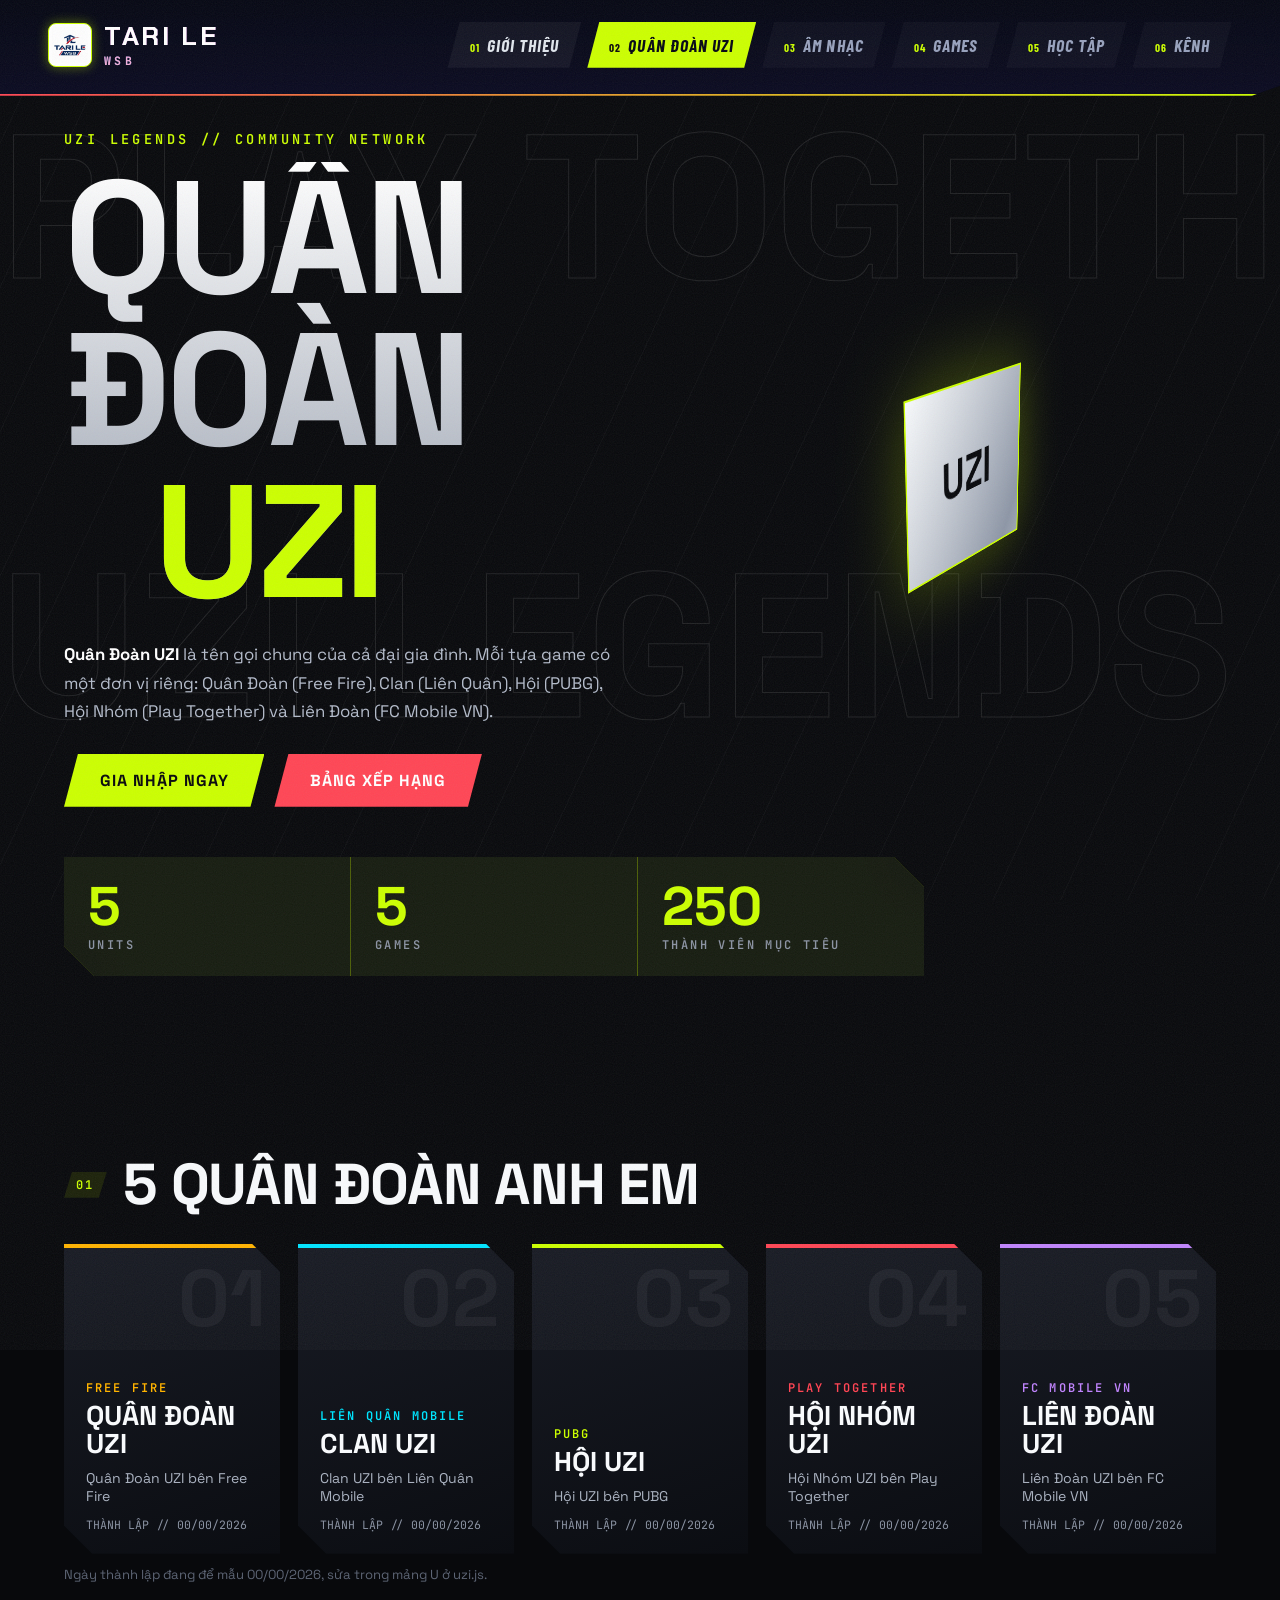
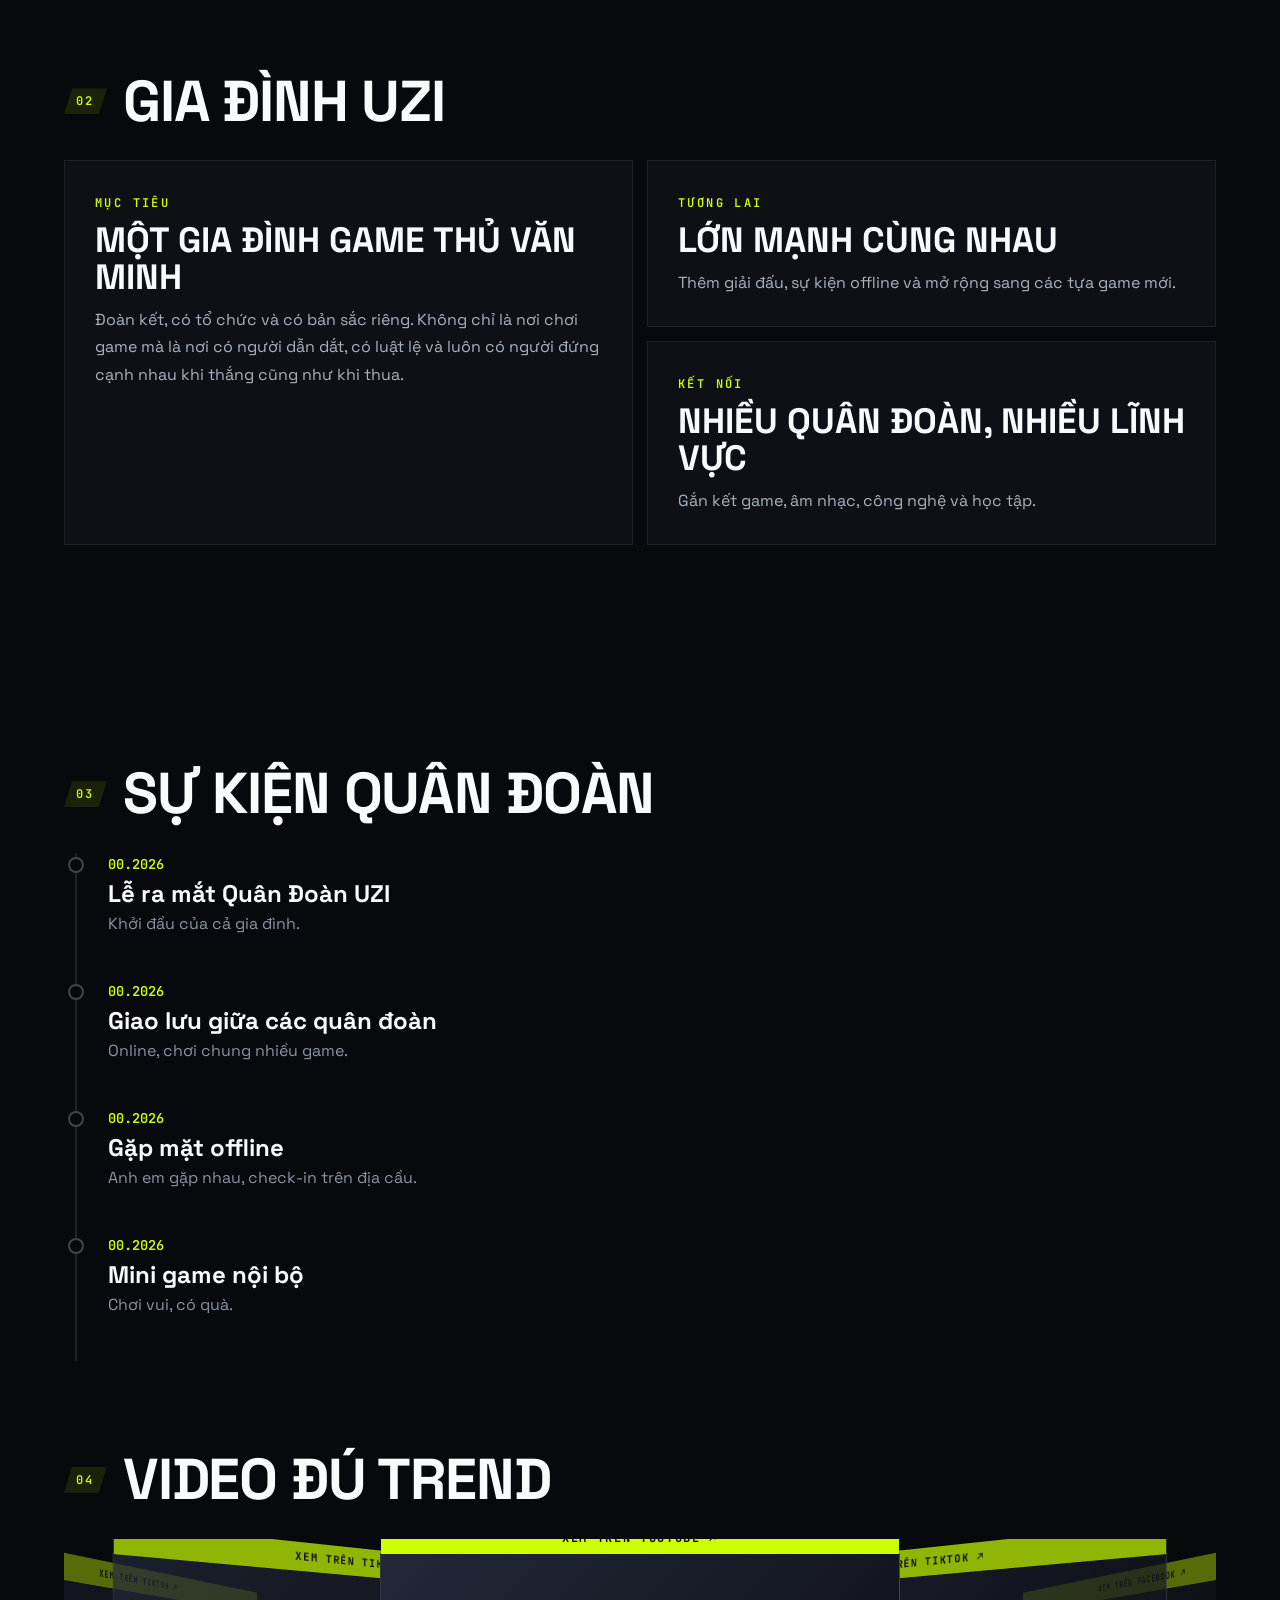
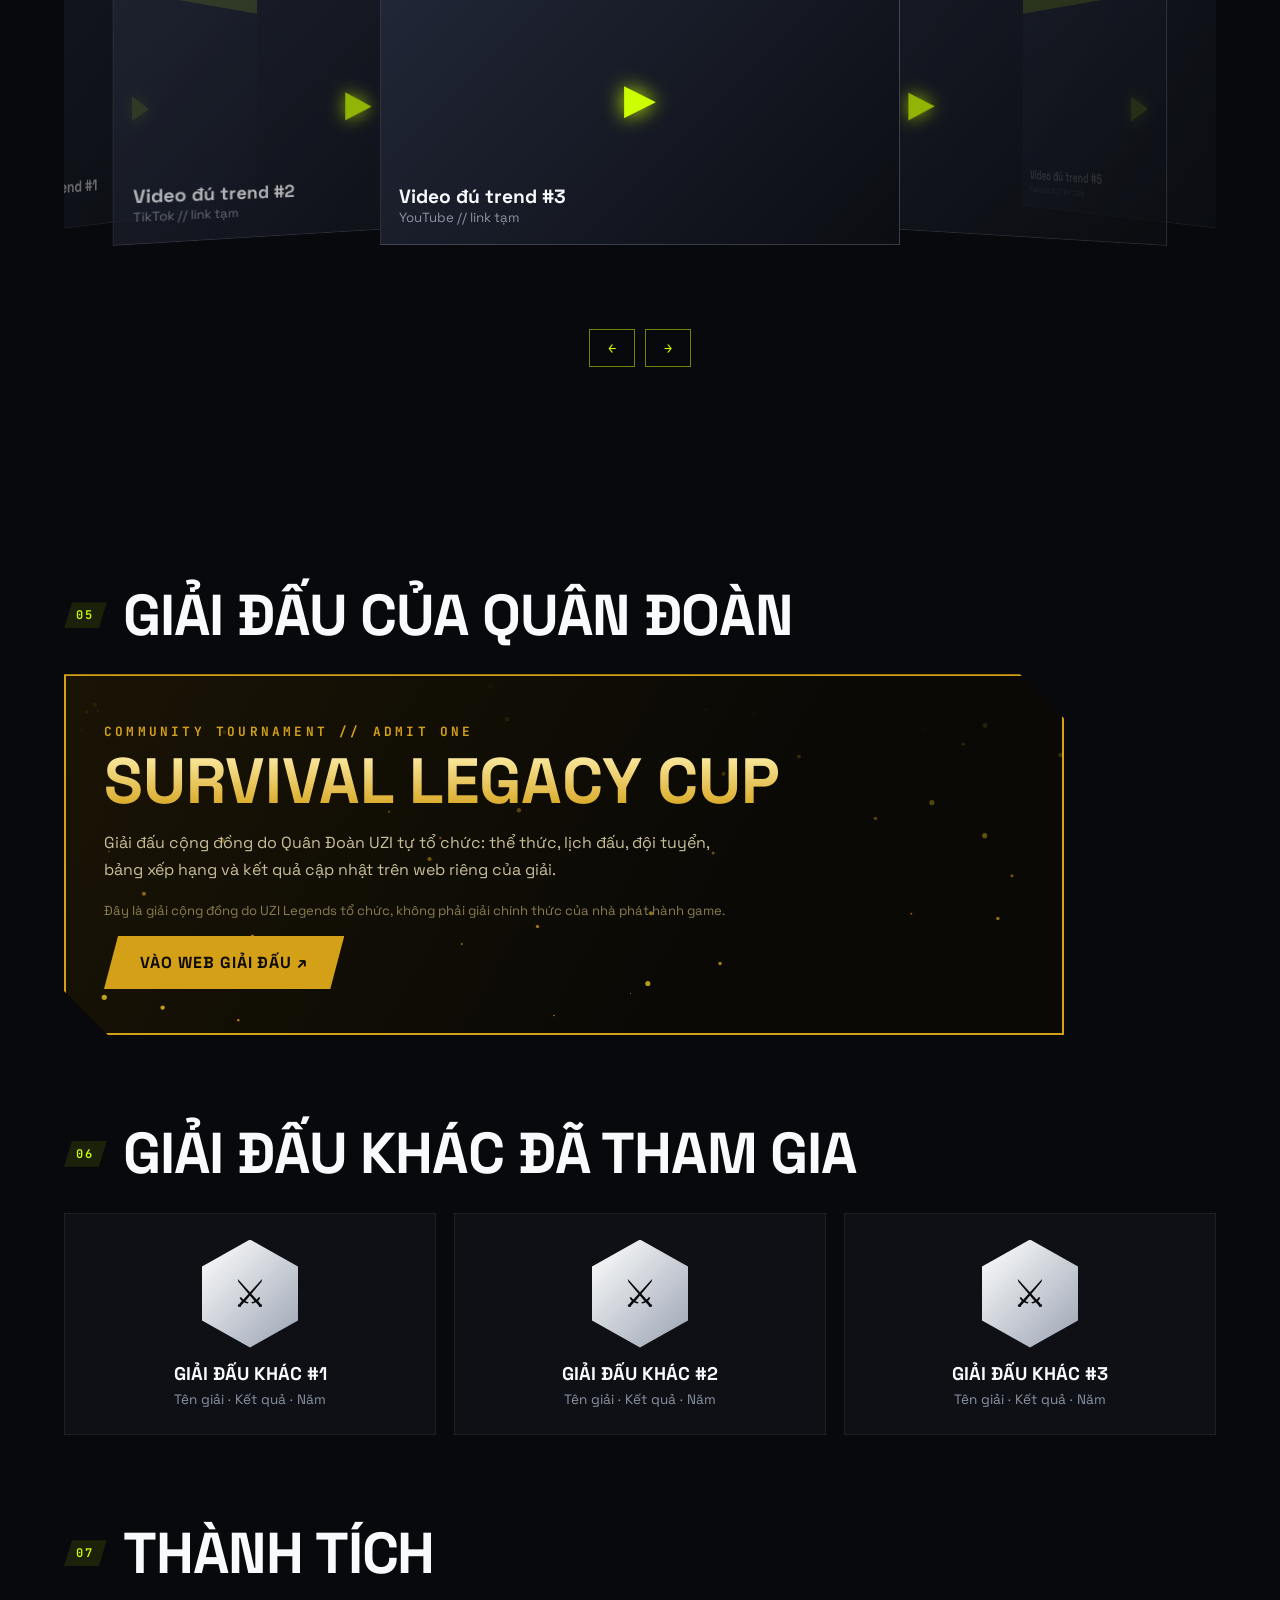
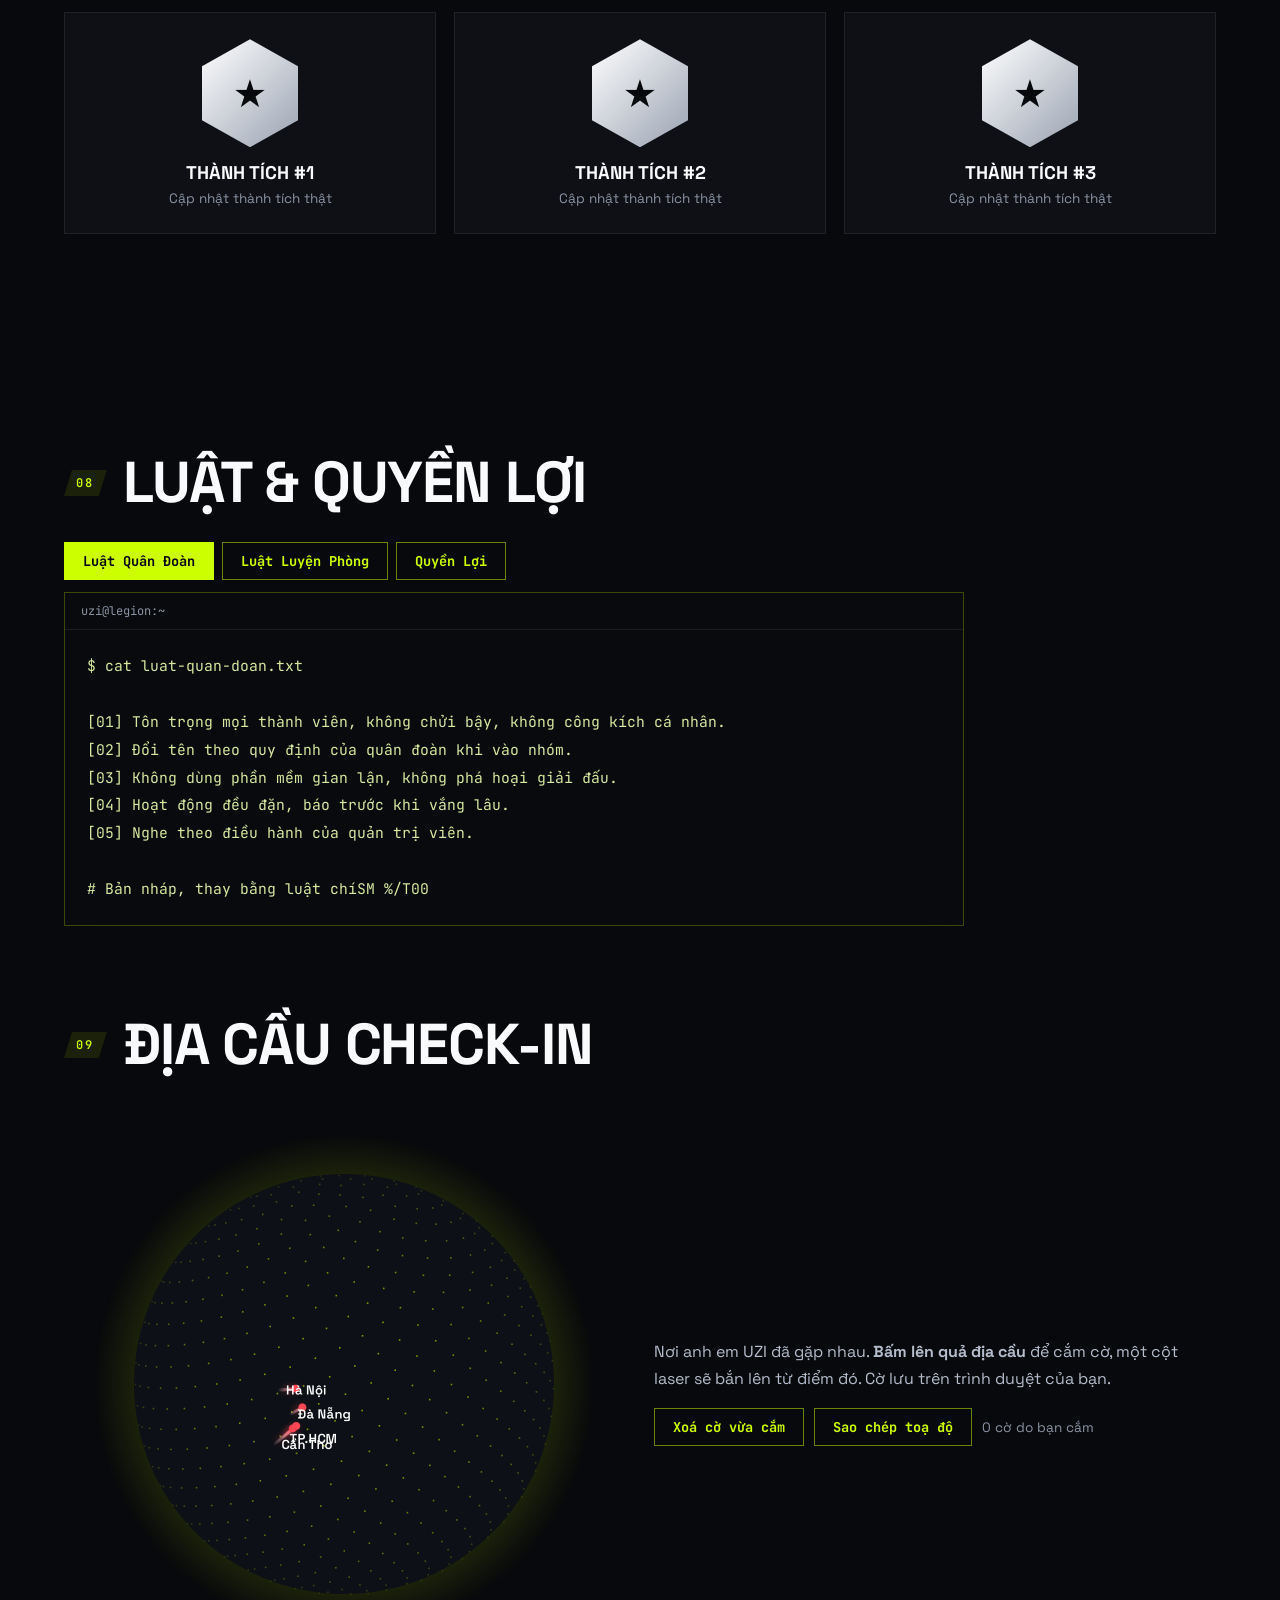
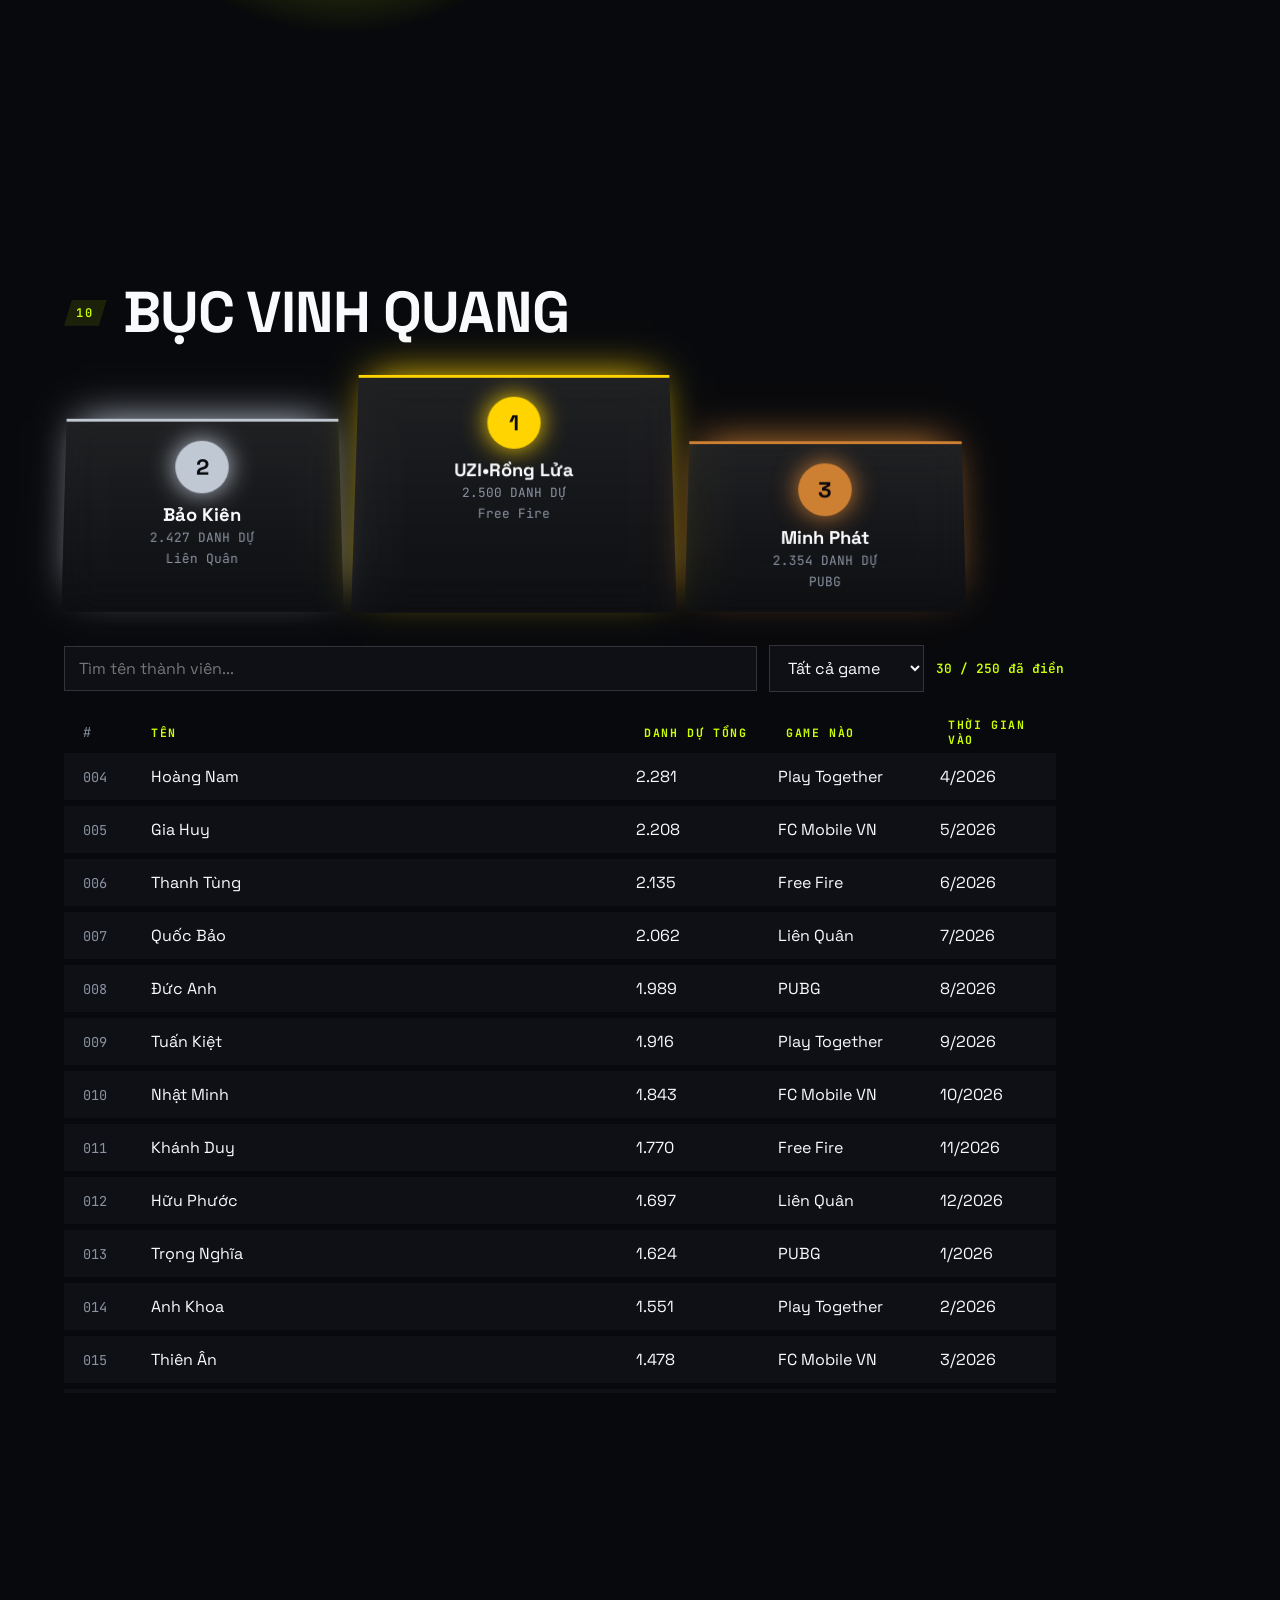
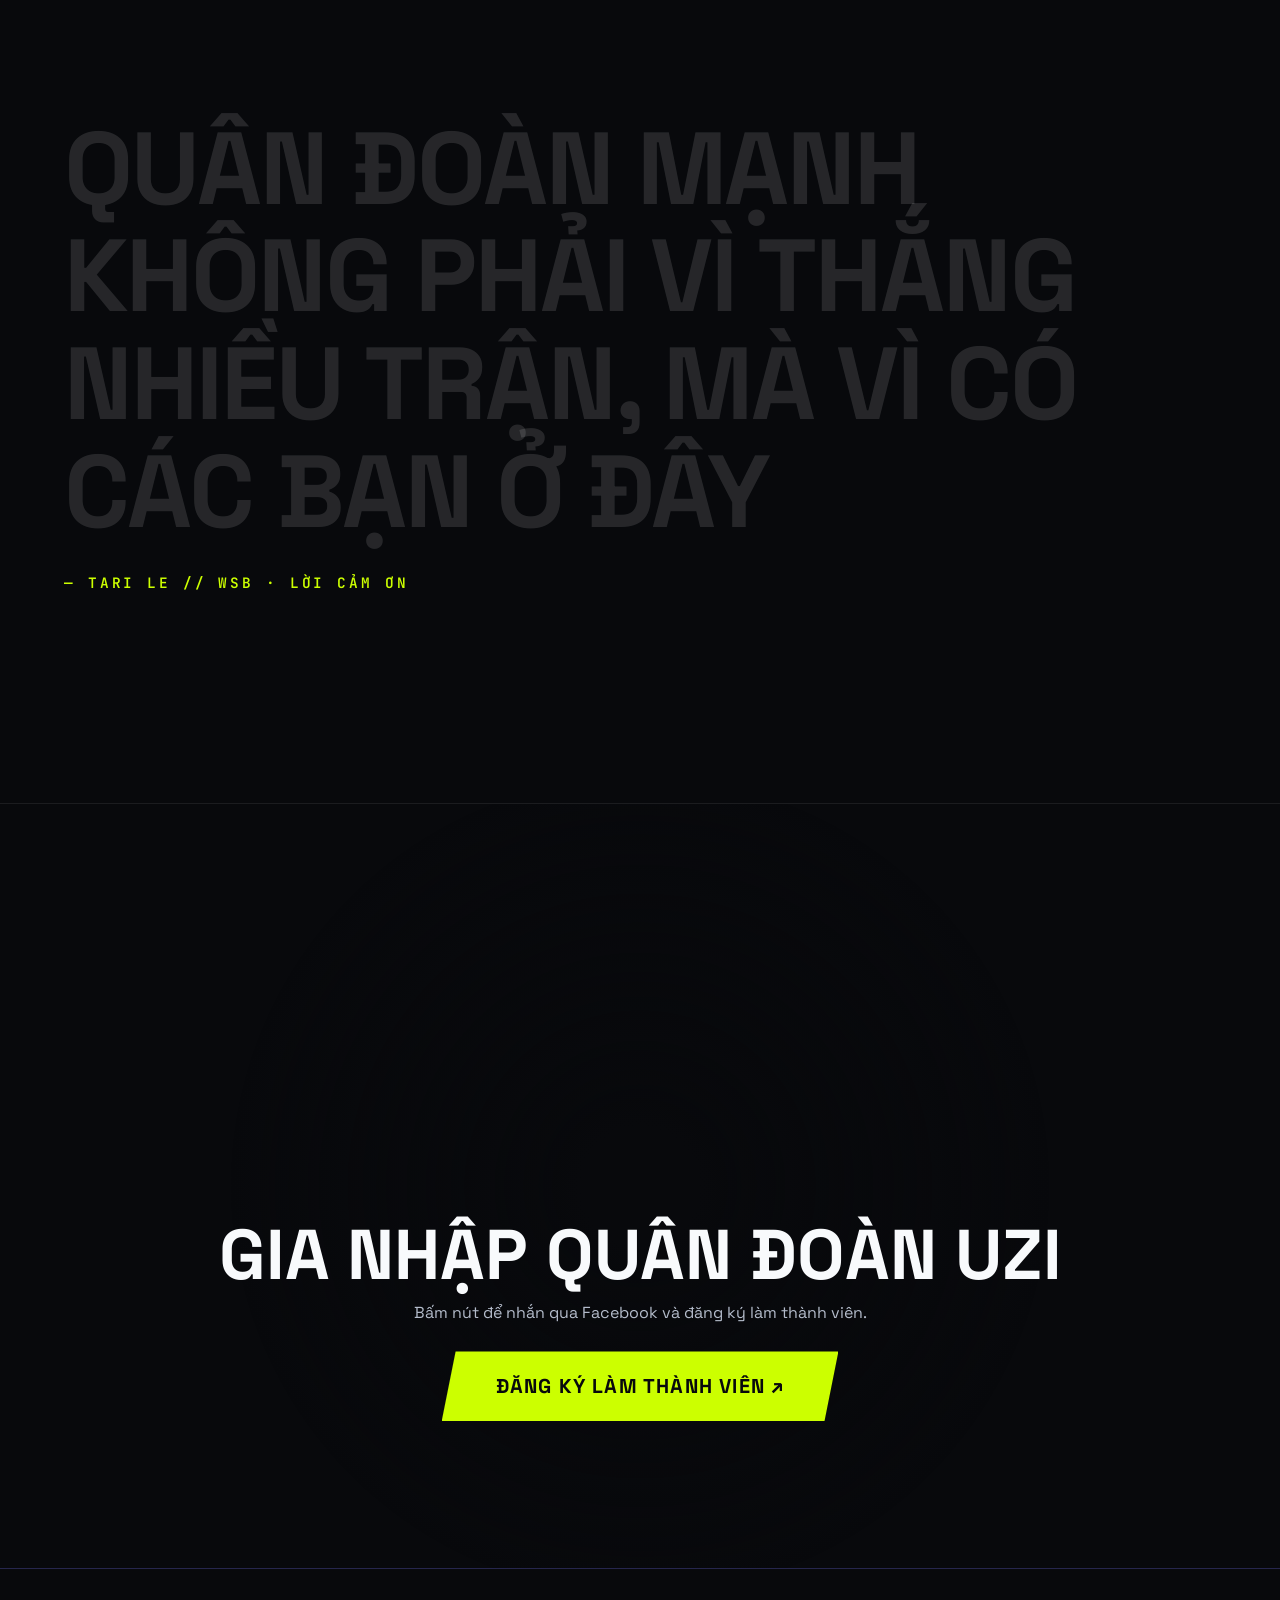
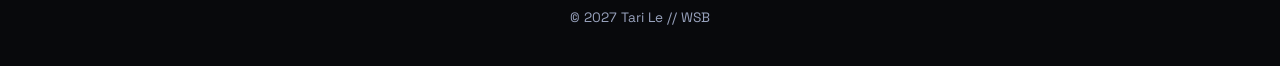
==== quan-doan-uzi.html @ 336f785a "Add files via upload" ====
<!DOCTYPE html>
<html lang="vi">
<head>
<meta charset="utf-8">
<meta name="viewport" content="width=device-width, initial-scale=1, viewport-fit=cover">
<title>QUÂN ĐOÀN UZI // TARI LE</title>
<link rel="icon" type="image/jpeg" href="logo-tari%20le.jpg">
<link rel="preconnect" href="https://fonts.googleapis.com">
<link href="https://fonts.googleapis.com/css2?family=Barlow+Condensed:ital,wght@1,700;1,800&family=Be+Vietnam+Pro:wght@400;500;700;800&family=Chakra+Petch:ital,wght@0,600;0,700;1,700&family=Space+Grotesk:wght@500;700&family=JetBrains+Mono:wght@600&display=swap" rel="stylesheet">
<link rel="stylesheet" href="style.css">
<link rel="stylesheet" href="uzi.css">
</head>
<body class="uz" id="top">
<div class="stars" id="st1" aria-hidden="true"></div>
<div class="stars s2" id="st2" aria-hidden="true"></div>
<header id="hd">
  <a class="logo" href="index.html" aria-label="TARI LE – WSB">
    <img class="logo-img" src="logo-tari%20le.jpg" alt="" width="44" height="44" decoding="async" onerror="this.style.display='none'">
    <span class="lt"><b id="brandTitle" data-text="TARI LE">TARI LE</b><small id="brandSub" data-text="WSB">WSB</small></span>
  </a>
  <button class="burger" id="bg" type="button" aria-label="Mở menu" aria-expanded="false"><span></span><span></span><span></span></button>
  <nav id="nav" aria-label="Menu chính">
    <a href="index.html#gioi-thieu" style="--i:0"><i>01</i><span>Giới Thiệu</span></a>
    <a class="on" href="quan-doan-uzi.html" style="--i:1"><i>02</i><span>Quân Đoàn UZI</span></a>
    <a class="off" aria-disabled="true" tabindex="-1" title="Sắp ra mắt" style="--i:2"><i>03</i><span>Âm Nhạc</span></a>
    <a class="off" aria-disabled="true" tabindex="-1" title="Sắp ra mắt" style="--i:3"><i>04</i><span>Games</span></a>
    <a class="off" aria-disabled="true" tabindex="-1" title="Sắp ra mắt" style="--i:4"><i>05</i><span>Học Tập</span></a>
    <a class="off" aria-disabled="true" tabindex="-1" title="Sắp ra mắt" style="--i:5"><i>06</i><span>Kênh</span></a>
  </nav>
</header>
<main>
<section class="zhero" id="hero">
<div class="mq a" aria-hidden="true"><span>PLAY TOGETHER // GROW TOGETHER // </span><span>PLAY TOGETHER // GROW TOGETHER // </span></div>
<div class="mq b" aria-hidden="true"><span>UZI LEGENDS // QUÂN ĐOÀN UZI // </span><span>UZI LEGENDS // QUÂN ĐOÀN UZI // </span></div>
<div class="hg"><div>
<p class="zk">UZI LEGENDS // COMMUNITY NETWORK</p>
<h1>Quân Đoàn<em>UZI</em></h1>
<p class="zl"><b>Quân Đoàn UZI</b> là tên gọi chung của cả đại gia đình. Mỗi tựa game có một đơn vị riêng: Quân Đoàn (Free Fire), Clan (Liên Quân), Hội (PUBG), Hội Nhóm (Play Together) và Liên Đoàn (FC Mobile VN).</p>
<a class="bt" href="#join">Gia nhập ngay</a><a class="bt r" href="#vinh">Bảng xếp hạng</a></div>
<div class="scene" aria-hidden="true"><div class="cube" id="cube"><div>UZI</div><div>UZI</div><div>UZI</div><div>UZI</div><div>UZI</div><div>UZI</div></div></div></div>
<div class="hd2"><div><b id="c1" data-n="5">0</b><span>UNITS</span></div><div><b id="c2" data-n="5">0</b><span>GAMES</span></div><div><b id="c3" data-n="250">0</b><span>THÀNH VIÊN MỤC TIÊU</span></div></div>
</section>
<section class="z" id="doi">
<h2 class="zh"><i>01</i>5 Quân Đoàn Anh Em</h2><div class="cards" id="cards"></div><p class="zn">Ngày thành lập đang để mẫu 00/00/2026, sửa trong mảng U ở uzi.js.</p>
<h2 class="zh"><i>02</i>Gia Đình UZI</h2>
<div class="bento"><div class="bc"><i>MỤC TIÊU</i><h4>Một gia đình game thủ văn minh</h4><p>Đoàn kết, có tổ chức và có bản sắc riêng. Không chỉ là nơi chơi game mà là nơi có người dẫn dắt, có luật lệ và luôn có người đứng cạnh nhau khi thắng cũng như khi thua.</p></div>
<div class="bc"><i>TƯƠNG LAI</i><h4>Lớn mạnh cùng nhau</h4><p>Thêm giải đấu, sự kiện offline và mở rộng sang các tựa game mới.</p></div>
<div class="bc"><i>KẾT NỐI</i><h4>Nhiều quân đoàn, nhiều lĩnh vực</h4><p>Gắn kết game, âm nhạc, công nghệ và học tập.</p></div></div>
</section>
<section class="z" id="su-kien">
<h2 class="zh"><i>03</i>Sự Kiện Quân Đoàn</h2><div class="tw" id="tl"><div class="fill" id="fill"></div></div>
<h2 class="zh"><i>04</i>Video Đú Trend</h2><div class="cf" id="cf"></div><div class="cfb"><button type="button" id="pv" aria-label="Trước">←</button><button type="button" id="nx" aria-label="Sau">→</button></div>
</section>
<section class="z" id="giai-dau">
<h2 class="zh"><i>05</i>Giải Đấu Của Quân Đoàn</h2>
<div class="tkt" id="tkt"><canvas id="em" aria-hidden="true"></canvas><small>COMMUNITY TOURNAMENT // ADMIT ONE</small><h4>Survival Legacy Cup</h4><p>Giải đấu cộng đồng do Quân Đoàn UZI tự tổ chức: thể thức, lịch đấu, đội tuyển, bảng xếp hạng và kết quả cập nhật trên web riêng của giải.</p><p class="zn">Đây là giải cộng đồng do UZI Legends tổ chức, không phải giải chính thức của nhà phát hành game.</p><a class="bt" id="mag" href="https://example.com/survival-legacy-cup" target="_blank" rel="noopener">Vào web giải đấu ↗</a></div>
<h2 class="zh"><i>06</i>Giải Đấu Khác Đã Tham Gia</h2><div class="bg6" id="bo"></div>
<h2 class="zh"><i>07</i>Thành Tích</h2><div class="bg6" id="ba"></div>
</section>
<section class="z" id="luat">
<h2 class="zh"><i>08</i>Luật &amp; Quyền Lợi</h2><div class="tabs" id="tt"></div><div class="term"><div class="bar">uzi@legion:~</div><pre id="tp" aria-live="polite"></pre></div>
<h2 class="zh"><i>09</i>Địa Cầu Check-in</h2>
<div class="gw"><canvas id="gl" role="img" aria-label="Quả địa cầu 3D để cắm cờ check-in"></canvas><div><p style="color:#b4bccb;line-height:1.7">Nơi anh em UZI đã gặp nhau. <b>Bấm lên quả địa cầu</b> để cắm cờ, một cột laser sẽ bắn lên từ điểm đó. Cờ lưu trên trình duyệt của bạn.</p><div class="gb"><button type="button" id="gu">Xoá cờ vừa cắm</button><button type="button" id="gp">Sao chép toạ độ</button><span id="gc"></span></div></div></div>
</section>
<section class="z" id="vinh">
<h2 class="zh"><i>10</i>Bục Vinh Quang</h2><div class="pod" id="pod"></div>
<div class="lf"><input id="q" type="search" placeholder="Tìm tên thành viên..." aria-label="Tìm tên"><select id="g" aria-label="Lọc game"></select><span id="mc"></span></div>
<div class="rw h"><span>#</span><span>Tên</span><span>Danh Dự Tổng</span><span>Game Nào</span><span>Thời Gian Vào</span></div><div class="lb" id="lb"></div>
</section>
<section class="kin" id="kin"><div><p id="kp"></p><cite>— TARI LE // WSB · LỜI CẢM ƠN</cite></div></section>
<section class="por" id="join"><div class="g3 b"></div><div class="g3 t"></div><div><h3>Gia nhập Quân Đoàn UZI</h3><p>Bấm nút để nhắn qua Facebook và đăng ký làm thành viên.</p><span class="pw"><a class="bt" href="https://facebook.com/ten-facebook-cua-ban" target="_blank" rel="noopener">Đăng ký làm thành viên ↗</a></span></div></section>
</main>
<footer>© 2027 Tari Le // WSB</footer>
<script src="script.js"></script>
<script src="uzi.js"></script>
</body>
</html>
---- style.css ----
:root{
  color-scheme:dark;
  --bg:#060814; --bg2:#0B0B26; --bg3:#1A0B2E;
  --cyan:#00E5FF; --blue:#0052D4; --purple:#9D4EDD; --neon:#BF5AF2; --gold:#FFB300;
  --text:#E0E6ED; --muted:#98a2bd; --line:#26264d;
  --disp:'Barlow Condensed','Be Vietnam Pro',Impact,sans-serif; --body:'Be Vietnam Pro',system-ui,sans-serif;
  box-sizing:border-box;
}
*,*::before,*::after{box-sizing:inherit}
html{scroll-behavior:smooth;scroll-padding-top:90px}
body{margin:0;background:linear-gradient(135deg,var(--bg) 0%,var(--bg2) 50%,var(--bg3) 100%);background-attachment:fixed;color:var(--text);font-family:var(--body);overflow-x:hidden}
a{color:inherit;text-decoration:none}
main,footer{position:relative;z-index:1}

/* ---------- STARS (nền vũ trụ, trôi rất chậm) ---------- */
.stars{position:fixed;inset:0;z-index:0;pointer-events:none;overflow:hidden}
.stars::before{content:"";position:absolute;left:0;top:0;width:1px;height:1px;background:transparent;box-shadow:var(--s);animation:drift 100s linear infinite,twinkle 5s ease-in-out infinite}
.stars.s2::before{width:2px;height:2px;animation:drift 170s linear infinite,twinkle 7s 1.5s ease-in-out infinite}
@keyframes drift{to{transform:translate(calc(var(--t) * -1),calc(var(--t) * -1))}}
@keyframes twinkle{0%,100%{opacity:.35}50%{opacity:1}}

/* ---------- HEADER ---------- */
#hd{position:fixed;inset:0 0 auto 0;z-index:50;display:flex;align-items:center;justify-content:space-between;
  padding:calc(env(safe-area-inset-top,0px) + 16px) clamp(16px,4vw,48px) 22px;
  background:linear-gradient(180deg,#060814f2,#0B0B26cc);backdrop-filter:blur(10px);
  clip-path:polygon(0 0,100% 0,100% calc(100% - 10px),calc(100% - 28px) 100%,0 100%);
  animation:hdIn .8s cubic-bezier(.2,.9,.3,1) both}
#hd::after{content:"";position:absolute;left:0;bottom:0;height:2px;width:100%;
  background:linear-gradient(90deg,var(--purple),var(--cyan),var(--purple));background-size:200% 100%;animation:flow 10s linear infinite}
@keyframes hdIn{from{transform:translateY(-100%)}}
@keyframes flow{to{background-position:200% 0}}

/* Logo: TARI LE + WSB màu trắng; cứ vài giây glitch rồi đổi thành WASABI xanh lá, sau đó glitch về lại */
.logo{display:inline-flex;flex-direction:row;align-items:center;gap:12px;line-height:1.1;padding:6px 0;cursor:pointer;user-select:none;animation:slideR .9s .2s cubic-bezier(.2,.9,.3,1) both}
@keyframes slideR{from{opacity:0;transform:translateX(-40px)}}
.logo b,.logo small{position:relative;isolation:isolate;transform-origin:left center;transition:color .35s,text-shadow .35s}
.logo b{font-family:'Chakra Petch','Be Vietnam Pro',system-ui,sans-serif;font-weight:700;font-size:clamp(1.4rem,2.8vw,1.65rem);letter-spacing:.1em;color:#FFFFFF;text-transform:uppercase}
.logo small{margin-top:4px;font-family:'JetBrains Mono',ui-monospace,monospace;font-weight:600;font-size:.72rem;letter-spacing:.3em;color:rgba(255,255,255,.65)}
.logo-img{flex:none;width:44px;height:44px;object-fit:cover;background:#fff;padding:3px;border-radius:8px;border:1.5px solid var(--cyan);box-shadow:0 0 12px rgba(0,229,255,.4);transition:border-color .35s,box-shadow .35s}
.lt{display:flex;flex-direction:column;align-items:flex-start;line-height:1.1}
.logo.is-wasabi .logo-img{border-color:#76FF03;box-shadow:0 0 12px rgba(118,255,3,.5)}
@media (max-width:420px){.logo{gap:9px}.logo-img{width:38px;height:38px}}
.logo.is-wasabi b{color:var(--cyan);text-shadow:0 0 12px rgba(0,229,255,.6)}
.logo.is-wasabi small{color:#76FF03;text-shadow:0 0 12px rgba(118,255,3,.7)}
.logo:focus-visible{outline:2px solid var(--gold);outline-offset:4px}

/* Glitch: rung nghiêng + hai lớp bóng nhiễu hồng và cyan */
.glitch-active{animation:glitch-skew .38s cubic-bezier(.25,.46,.45,.94) both}
.glitch-active::before,.glitch-active::after{content:attr(data-text);position:absolute;left:0;top:0;width:100%;height:100%;opacity:.85;text-transform:inherit;pointer-events:none}
.glitch-active::before{color:#FF007F;z-index:-1;animation:glitch-1 .38s infinite linear alternate-reverse}
.glitch-active::after{color:#00E5FF;z-index:-2;animation:glitch-2 .38s infinite linear alternate-reverse}
@keyframes glitch-skew{0%{transform:skew(0)}20%{transform:skew(-12deg)}40%{transform:skew(12deg)}60%{transform:skew(-6deg)}80%{transform:skew(6deg)}100%{transform:skew(0)}}
@keyframes glitch-1{0%{transform:translate(-2px,1px)}50%{transform:translate(2px,-1px)}100%{transform:translate(-1px,2px)}}
@keyframes glitch-2{0%{transform:translate(2px,-1px)}50%{transform:translate(-2px,1px)}100%{transform:translate(1px,-2px)}}

nav{display:flex;gap:6px}
nav a{position:relative;display:flex;align-items:baseline;gap:7px;padding:12px 22px;overflow:hidden;
  font-family:var(--disp);font-style:italic;font-weight:700;font-size:1.1rem;letter-spacing:.06em;text-transform:uppercase;color:var(--text);
  clip-path:polygon(12px 0,100% 0,calc(100% - 12px) 100%,0 100%);background:#ffffff0d;
  opacity:0;animation:drop .7s cubic-bezier(.2,.9,.3,1) forwards;animation-delay:calc(.45s + var(--i)*.09s);transition:color .3s,transform .3s}
@keyframes drop{from{opacity:0;transform:translateY(-28px) skewX(-8deg)}to{opacity:1;transform:none}}
nav a::before{content:"";position:absolute;inset:0;background:var(--cyan);transform:translateX(-101%) skewX(-20deg);transition:transform .4s cubic-bezier(.2,.9,.3,1);z-index:-1}
nav a i{font-style:normal;font-size:.7rem;color:var(--cyan);transition:color .3s}
nav a span{position:relative}
nav a:hover,nav a:focus-visible{color:#060814;transform:translateY(-3px)}
nav a:hover::before,nav a:focus-visible::before,nav a.on::before{transform:translateX(0) skewX(0)}
nav a:hover i,nav a.on i{color:#060814}
nav a.on{color:#060814}
nav a:focus-visible{outline:2px solid var(--gold);outline-offset:-3px}
nav a:active{transform:scale(.95)}

.burger{display:none;width:46px;height:40px;border:0;background:#ffffff14;cursor:pointer;position:relative;clip-path:polygon(8px 0,100% 0,calc(100% - 8px) 100%,0 100%)}
.burger span{position:absolute;left:12px;right:12px;height:3px;background:var(--cyan);transition:transform .35s,opacity .2s,top .35s}
.burger span:nth-child(1){top:12px}.burger span:nth-child(2){top:19px}.burger span:nth-child(3){top:26px}
.burger.x span:nth-child(1){top:19px;transform:rotate(45deg)}.burger.x span:nth-child(2){opacity:0}.burger.x span:nth-child(3){top:19px;transform:rotate(-45deg)}

@media (max-width:980px){
  .burger{display:block}
  nav{position:fixed;inset:0 0 0 auto;width:min(340px,86vw);flex-direction:column;gap:10px;padding:calc(env(safe-area-inset-top,0px) + 90px) 24px 24px;
    background:var(--bg2);transform:translateX(105%);transition:transform .5s cubic-bezier(.2,.9,.3,1);z-index:-1;border-left:2px solid var(--purple)}
  nav.open{transform:none}
  nav a{font-size:1.5rem;opacity:1;animation:none;transform:translateX(40px);transition:transform .5s calc(.1s + var(--i)*.07s),color .3s}
  nav.open a{transform:none}
}

nav a.off{color:var(--muted);cursor:not-allowed;background:#ffffff08}
nav a.off:hover,nav a.off:focus-visible{color:var(--muted);transform:none}
nav a.off:hover::before{transform:translateX(-101%) skewX(-20deg)}
nav a.off:hover i{color:var(--cyan)}
nav a.off:active{transform:none}

/* ---------- HERO ---------- */
.hero{position:relative;min-height:100svh;display:flex;flex-direction:column;justify-content:center;padding:130px clamp(16px,6vw,80px) 90px;overflow:hidden;
  background:radial-gradient(900px 500px at 80% 20%,#9D4EDD33,transparent 60%),radial-gradient(700px 400px at 10% 90%,#00E5FF14,transparent 60%)}
.stripes{position:absolute;inset:-20%;background:repeating-linear-gradient(115deg,transparent 0 46px,#9D4EDD12 46px 50px);animation:slide 40s linear infinite}
@keyframes slide{to{transform:translateX(100px)}}

/* Mảng xiên bên phải: gradient tím - xanh - cyan, phát sáng, chuyển màu chậm */
.slash{position:absolute;right:-8%;top:0;bottom:0;width:38%;
  background:linear-gradient(225deg,var(--purple) 0%,var(--blue) 50%,var(--cyan) 100%);background-size:100% 220%;
  clip-path:polygon(30% 0,100% 0,100% 100%,0 100%);opacity:.9;
  filter:drop-shadow(-10px 0 40px rgba(157,78,221,.45));
  animation:slashIn 1.2s .3s cubic-bezier(.2,.9,.3,1) both,shift 14s 1.5s ease-in-out infinite alternate}
@keyframes slashIn{from{transform:translateX(100%)}}
@keyframes shift{from{background-position:0 0}to{background-position:0 100%}}

/* Hành tinh tối giản, nổi lơ lửng rất chậm */
.planet{position:absolute;left:-90px;bottom:-110px;width:clamp(220px,32vw,380px);aspect-ratio:1;border-radius:50%;
  background:radial-gradient(circle at 30% 30%,var(--cyan) 0%,var(--purple) 50%,#0A0E1A 100%);
  opacity:.55;filter:blur(1.5px);box-shadow:0 0 70px rgba(0,229,255,.25);
  animation:float 18s ease-in-out infinite}
@keyframes float{0%,100%{transform:translate(0,0)}50%{transform:translate(22px,-26px)}}

.hero h1{position:relative;margin:0;font-family:'Chakra Petch','Be Vietnam Pro',system-ui,sans-serif;font-style:italic;font-weight:700;font-size:clamp(4rem,16vw,11rem);line-height:.92;text-transform:uppercase;letter-spacing:.03em}
.hero h1 span{display:block;opacity:0;transform:translateX(-80px) skewX(-10deg);animation:in .9s cubic-bezier(.2,.9,.3,1) forwards}
.hero h1 span:nth-child(1){position:relative;background:linear-gradient(180deg,#00F5FF 0%,#0066FF 100%);-webkit-background-clip:text;background-clip:text;-webkit-text-fill-color:transparent;color:transparent;-webkit-text-stroke:1.5px rgba(255,255,255,.85);filter:drop-shadow(0 8px 20px rgba(0,102,255,.45))}
.hero h1 span:nth-child(2){font-family:'Orbitron','Chakra Petch',system-ui,sans-serif;font-weight:800;font-size:.86em;letter-spacing:.06em;
  /* Viền trắng bạc mảnh, rỗng ruột hoàn toàn, không bóng, không glow */
  color:transparent;-webkit-text-stroke:1.5px rgba(255,255,255,.85);filter:none;text-shadow:none;
  animation:in .9s .2s cubic-bezier(.2,.9,.3,1) forwards}
/* LE: vùng hồng tím có hạt sao li ti trên nền kính trong, chia theo từng nét chữ */
.hero h1 span:nth-child(2) i{position:relative;display:inline-block;font-style:italic;
  background:linear-gradient(135deg,rgba(255,255,255,.12) 0%,rgba(255,255,255,.02) 100%);-webkit-background-clip:text;background-clip:text;-webkit-text-fill-color:transparent;-webkit-text-stroke:1.5px rgba(255,255,255,.85)}
.hero h1 span:nth-child(2) i::before{content:attr(data-text);position:absolute;left:0;top:0;width:100%;height:100%;
  /* Hạt sao li ti + nền hồng tím tinh vân */
  background-image:radial-gradient(circle at 20% 30%,#fff 1px,transparent 1.5px),radial-gradient(circle at 45% 20%,#fff 1.2px,transparent 2px),radial-gradient(circle at 30% 60%,#FFD6E8 1px,transparent 1.5px),radial-gradient(circle at 15% 80%,#fff 1.5px,transparent 2px),radial-gradient(circle at 50% 45%,#fff .8px,transparent 1.2px),linear-gradient(135deg,#FF1E8E 0%,#B5179E 50%,#7209B7 100%);
  background-size:40px 40px,50px 50px,35px 35px,60px 60px,30px 30px,100% 100%;
  -webkit-background-clip:text;background-clip:text;-webkit-text-fill-color:transparent;-webkit-text-stroke:1.5px #FF47A3;
  filter:drop-shadow(0 0 8px rgba(255,30,142,.55));animation:cosmicDust 6s linear infinite}
/* Chữ L: thân đứng tím hồng từ đỉnh xuống đáy, đuôi ngang bên phải là glass */
.hero h1 span:nth-child(2) i:nth-child(1)::before{clip-path:polygon(-20% -10%,91% -10%,53% 110%,-20% 110%)}
/* Chữ E: nét 1 (trên) full tím hồng; nét 2 (giữa) nửa trái tím hồng; thân dọc bên trái tím hồng xuống tới đáy; nét 3 (dưới) glass */
.hero h1 span:nth-child(2) i:nth-child(2){padding-right:18px}
.hero h1 span:nth-child(2) i:nth-child(2)::before{clip-path:polygon(-20% -10%,120% -10%,120% 36%,60% 36%,50% 68%,34% 68%,28% 110%,-20% 110%)}
/* Bụi sao trôi trong vùng hồng tím của LE (mỗi lớp dịch đúng bằng kích thước ô nên lặp liền mạch) */
@keyframes cosmicDust{
  0%{background-position:0 0,0 0,0 0,0 0,0 0,0 0}
  100%{background-position:40px -40px,-50px -50px,35px -35px,-60px -60px,30px -30px,0 0}
}
/* Vệt sáng chạy dọc viền chữ TARI và LE */
.hero h1 span:nth-child(1)::after,.hero h1 span:nth-child(2) i::after{content:attr(data-text);position:absolute;left:0;top:0;width:100%;height:100%;
  color:transparent;-webkit-text-fill-color:transparent;-webkit-text-stroke:2px #fff;pointer-events:none;
  -webkit-mask-image:linear-gradient(110deg,transparent 35%,#000 50%,transparent 65%);mask-image:linear-gradient(110deg,transparent 35%,#000 50%,transparent 65%);
  -webkit-mask-size:250% 100%;mask-size:250% 100%;animation:borderSweep 3.5s linear infinite}
.hero h1 span:nth-child(1)::after{filter:drop-shadow(0 0 8px #00F5FF)}
.hero h1 span:nth-child(2) i::after{filter:drop-shadow(0 0 8px #FF1E8E)}
.hero h1 span:nth-child(2) i:nth-child(2)::after{animation-delay:.25s}
@keyframes borderSweep{
  0%{-webkit-mask-position:150% 0;mask-position:150% 0}
  100%{-webkit-mask-position:-50% 0;mask-position:-50% 0}
}
@keyframes in{to{opacity:1;transform:none}}
.tag{position:relative;margin:22px 0 28px;font-family:var(--disp);font-style:italic;font-weight:700;font-size:clamp(1.1rem,3vw,1.7rem);letter-spacing:.12em;text-transform:uppercase;color:var(--cyan);opacity:0;animation:in .8s .7s forwards}

/* Nút Khám phá: nền trong suốt, viền cyan; rê chuột mới đầy màu */
.cta{position:relative;align-self:flex-start;padding:14px 36px;font-family:var(--disp);font-style:italic;font-weight:800;font-size:1.25rem;letter-spacing:.08em;text-transform:uppercase;
  color:#fff;background:transparent;border:2px solid var(--cyan);opacity:0;animation:in .8s .95s forwards;transition:transform .25s,background .25s,color .25s,box-shadow .25s}
.cta:hover,.cta:focus-visible{transform:translateX(8px);background:var(--cyan);color:#060814;box-shadow:0 0 28px rgba(0,229,255,.5)}
.cta:focus-visible{outline:2px solid var(--gold);outline-offset:3px}

/* Thanh chữ chạy: kính mờ, viền cyan trên - hồng dưới, chữ xen kẽ đặc / rỗng / hồng, có ký hiệu phân cách */
.marquee{position:absolute;left:0;right:0;bottom:0;overflow:hidden;padding:12px 0;
  background:linear-gradient(90deg,rgba(10,14,26,.85) 0%,rgba(26,11,46,.75) 50%,rgba(10,14,26,.85) 100%);
  -webkit-backdrop-filter:blur(8px);backdrop-filter:blur(8px);
  border-top:1px solid rgba(0,229,255,.45);border-bottom:1px solid rgba(255,30,142,.45);box-shadow:0 -5px 20px rgba(0,229,255,.1);
  -webkit-mask-image:linear-gradient(90deg,transparent,#000 7%,#000 93%,transparent);mask-image:linear-gradient(90deg,transparent,#000 7%,#000 93%,transparent)}
.marquee div{display:flex;align-items:center;width:max-content;animation:mq 40s linear infinite;transition:filter .3s}
.marquee span{padding:0 16px;font-family:'Chakra Petch','Be Vietnam Pro',system-ui,sans-serif;font-style:italic;font-weight:700;font-size:1.05rem;letter-spacing:.14em;text-transform:uppercase;white-space:nowrap;color:var(--cyan)}
.marquee .pu{color:#C084FC;text-shadow:0 0 12px rgba(192,132,252,.7)}
.marquee .si{color:#fff;text-shadow:0 0 10px rgba(255,255,255,.5)}
.marquee .pk{color:#FF2A85;text-shadow:0 0 10px rgba(255,42,133,.5)}
.marquee .sep{padding:0 6px;font-style:normal;font-size:.95rem;color:rgba(0,229,255,.75);text-shadow:0 0 8px rgba(0,229,255,.4)}
.marquee:hover div{animation-play-state:paused;filter:brightness(1.35)}
@keyframes mq{to{transform:translateX(-50%)}}

/* ---------- SECTIONS ---------- */
section.s{position:relative;padding:110px clamp(16px,6vw,80px);border-top:1px solid var(--line)}
section.s:nth-of-type(even){background:rgba(26,11,46,.45)}
.s .n{position:absolute;right:4vw;top:40px;font-family:var(--disp);font-style:italic;font-weight:800;font-size:clamp(6rem,22vw,16rem);line-height:1;color:transparent;-webkit-text-stroke:2px var(--line)}
.s h2{position:relative;margin:0;font-family:var(--disp);font-style:italic;font-weight:800;font-size:clamp(2.4rem,7vw,4.6rem);text-transform:uppercase}
.s h2::after{content:"";display:block;height:5px;width:0;margin-top:10px;background:linear-gradient(90deg,var(--purple),var(--cyan),var(--gold));transition:width 1s .3s}
.s p{position:relative;max-width:560px;color:var(--muted);line-height:1.7}
.rv{opacity:0;transform:translateY(50px) skewY(2deg);transition:opacity .8s,transform .8s}
.rv.in{opacity:1;transform:none}.rv.in h2::after{width:140px}
footer{padding:40px;text-align:center;color:var(--muted);font-size:.85rem;border-top:1px solid var(--line)}

/* Máy bật "giảm chuyển động": bỏ hiệu ứng vào trang, vẫn giữ các hiệu ứng nền chạy chậm */
@media (prefers-reduced-motion:reduce){
  #hd,.logo,nav a,.tag,.cta{animation:none;opacity:1}
  .hero h1 span{animation:none;opacity:1;transform:none}
  .slash{animation:shift 14s ease-in-out infinite alternate}
  .rv{opacity:1;transform:none;transition:none}
  .glitch-active{animation:none}
  .glitch-active::before,.glitch-active::after{display:none}
}

/* ---------- TRANG GIỚI THIỆU ---------- */
.about>*{position:relative}
.about p{max-width:62ch}
.about .kick{margin:10px 0 0;font-family:var(--disp);font-style:italic;font-weight:700;font-size:1.05rem;letter-spacing:.14em;text-transform:uppercase;color:var(--cyan)}
.ab-top{display:grid;grid-template-columns:1.35fr 1fr;gap:40px;margin-top:48px;max-width:1100px}
.hi{margin:0 0 18px;font-family:var(--disp);font-style:italic;font-weight:800;font-size:clamp(2rem,5vw,3.2rem);line-height:1}
.hi em{font-style:italic;background:linear-gradient(180deg,#00F5FF,#0066FF);-webkit-background-clip:text;background-clip:text;-webkit-text-fill-color:transparent}
.card{background:rgba(255,255,255,.04);border:1px solid var(--line);border-top:2px solid var(--c,var(--cyan));padding:22px;transition:transform .3s,box-shadow .3s}
.card:hover{transform:translateY(-4px);box-shadow:0 10px 30px rgba(0,229,255,.12)}
.card h4{margin:0 0 8px;font-family:var(--disp);font-style:italic;font-weight:800;font-size:1.5rem;text-transform:uppercase}
.card p{margin:0;font-size:.92rem;line-height:1.6}
.card small{display:block;margin-bottom:6px;font-family:var(--disp);font-weight:700;font-size:.8rem;letter-spacing:.14em;text-transform:uppercase;color:var(--c)}
.ico{display:block;margin-bottom:8px;font-style:normal;font-size:1.6rem;color:var(--c);text-shadow:0 0 12px var(--c)}
.sub{display:flex;align-items:center;gap:14px;max-width:1100px;margin:72px 0 22px;font-family:var(--disp);font-style:italic;font-weight:800;font-size:clamp(1.6rem,4vw,2.4rem);text-transform:uppercase}
.sub::after{content:"";flex:1;height:1px;background:var(--line)}
.grid{display:grid;grid-template-columns:repeat(auto-fit,minmax(220px,1fr));gap:18px;max-width:1100px}
.chips{display:flex;flex-wrap:wrap;gap:8px;margin-top:14px}
.chips span{padding:3px 10px;border:1px solid var(--line);font-size:.75rem;color:var(--muted)}
.tl{max-width:760px;margin:0;padding:0 0 0 22px;list-style:none;border-left:2px solid var(--line)}
.tl li{position:relative;padding:0 0 26px 22px}
.tl li::before{content:"";position:absolute;left:-31px;top:5px;width:12px;height:12px;border-radius:50%;background:var(--bg2);border:2px solid var(--cyan);box-shadow:0 0 10px var(--cyan)}
.tl b{display:block;font-family:var(--disp);font-style:italic;font-size:1.2rem;letter-spacing:.06em;text-transform:uppercase}
.tl span{color:var(--muted);line-height:1.6}
@media (max-width:860px){.ab-top{grid-template-columns:1fr}}

/* ---------- GIỚI THIỆU: Esports HUD ---------- */
.about{--disp:'Chakra Petch','Be Vietnam Pro',system-ui,sans-serif;--body:'Plus Jakarta Sans','Be Vietnam Pro',system-ui,sans-serif;font-family:var(--body)}
section.s.about{background-color:rgba(7,9,19,.72);background-image:radial-gradient(circle at 15% 25%,rgba(0,240,255,.12),transparent 40%),radial-gradient(circle at 85% 75%,rgba(138,43,226,.16),transparent 45%),linear-gradient(rgba(0,240,255,.04) 1px,transparent 1px),linear-gradient(90deg,rgba(0,240,255,.04) 1px,transparent 1px);background-size:100% 100%,100% 100%,40px 40px,40px 40px}
.about .n{-webkit-text-stroke:1px rgba(0,240,255,.14)}
.about h2::after{display:none}
.about h2{font-weight:700;letter-spacing:.03em;text-shadow:0 0 20px rgba(0,240,255,.35)}
.title-frame{position:relative;display:inline-block;padding:2px;clip-path:polygon(14px 0,100% 0,100% calc(100% - 14px),calc(100% - 14px) 100%,0 100%,0 14px);background:var(--line)}
.title-frame::before{content:"";position:absolute;inset:0;background:linear-gradient(90deg,#00f0ff,#8a2be2,#00f0ff);background-size:200% 100%;opacity:0;transition:opacity .7s}
.title-frame.in-view::before{opacity:1;animation:borderFlow 3s linear infinite}
.tf-in{position:relative;padding:14px 30px;background:#0a0f20;clip-path:polygon(12px 0,100% 0,100% calc(100% - 12px),calc(100% - 12px) 100%,0 100%,0 12px)}
@keyframes borderFlow{to{background-position:200% 50%}}
.rgb-bar{width:240px;height:5px;margin:16px 0 12px;border-radius:99px;background:linear-gradient(90deg,#ff0000,#ff7f00,#ffff00,#00ff00,#00ffff,#0000ff,#8b00ff,#ff0000);background-size:300% 100%;box-shadow:0 0 14px rgba(0,240,255,.6);animation:rgbRun 3.5s linear infinite}
@keyframes rgbRun{to{background-position:300% 50%}}
.lead{font-size:1.08rem;font-weight:600;color:#e2e8f0;line-height:1.6;border-left:3px solid var(--cyan);padding-left:14px}
.about .pill span{border-color:rgba(0,240,255,.35);color:var(--cyan);font-family:var(--disp);font-weight:600;letter-spacing:.06em;text-transform:uppercase}
.ar-wrap{perspective:1000px}
.ar-card{position:relative;padding:28px 28px 32px;overflow:hidden;border:1px solid rgba(0,240,255,.35);border-radius:12px;background:linear-gradient(145deg,rgba(16,22,44,.88),rgba(9,12,26,.94));
  box-shadow:0 20px 50px rgba(0,0,0,.6),inset 0 0 24px rgba(0,240,255,.08);transform-style:preserve-3d;transition:transform .15s ease-out,box-shadow .3s}
.ar-card:hover{box-shadow:0 25px 60px rgba(0,240,255,.18),inset 0 0 30px rgba(0,240,255,.15)}
.holo{position:absolute;inset:0;pointer-events:none;background-image:linear-gradient(rgba(0,240,255,.07) 1px,transparent 1px),linear-gradient(90deg,rgba(0,240,255,.07) 1px,transparent 1px);background-size:22px 22px;animation:holo 12s linear infinite}
@keyframes holo{to{background-position:44px 44px}}
.scan{position:absolute;left:0;right:0;top:0;height:3px;pointer-events:none;background:linear-gradient(90deg,transparent,#00f0ff,#fff,#00f0ff,transparent);box-shadow:0 0 15px #00f0ff;animation:scan 4s ease-in-out infinite}
@keyframes scan{0%,100%{top:0;opacity:0}15%,85%{opacity:.85}100%{top:100%}}
.hud{position:absolute;width:14px;height:14px;border:0 solid #00f0ff;pointer-events:none}
.hud.tl{top:10px;left:10px;border-width:2px 0 0 2px}.hud.tr{top:10px;right:10px;border-width:2px 2px 0 0}
.hud.bl{bottom:10px;left:10px;border-width:0 0 2px 2px}.hud.br{bottom:10px;right:10px;border-width:0 2px 2px 0}
.ar-head{position:relative;display:flex;justify-content:space-between;align-items:center;gap:12px;margin-bottom:20px;padding-bottom:14px;border-bottom:1px solid rgba(0,240,255,.25)}
.ar-head h4{margin:0;font-family:var(--disp);font-size:1.15rem;letter-spacing:.1em;text-transform:uppercase;color:var(--cyan);background:linear-gradient(110deg,#00E5FF 25%,#fff 48%,#00E5FF 70%);background-size:220% auto;-webkit-background-clip:text;background-clip:text;-webkit-text-fill-color:transparent;animation:arShimmer 3.2s linear infinite}
@keyframes arShimmer{0%{background-position:200% center}100%{background-position:-200% center}}
.ar-head>span{padding:3px 8px;border:1px solid var(--cyan);border-radius:4px;background:rgba(0,240,255,.1);font-family:var(--disp);font-size:.72rem;color:var(--cyan);animation:pulse 2s infinite}
@keyframes pulse{50%{opacity:.45}}
.ar-card dl{position:relative;display:flex;flex-direction:column;gap:10px;margin:0}
.ar-card .pr{display:grid;grid-template-columns:110px 1fr;gap:12px;margin:0 -8px;padding:5px 8px;border-radius:6px;cursor:default;transition:background .25s ease}
.ar-card .pr:hover{background:rgba(0,240,255,.07)}
.ar-card dt{color:var(--muted);font-size:.9rem;transition:color .25s ease}
.ar-card .pr:hover dt{color:var(--cyan)}
.ar-card dd{position:relative;margin:0;font-weight:600;color:#fff;transition:transform .25s ease,color .25s ease,text-shadow .25s ease}
.ar-card dd.hl{font-family:var(--disp);letter-spacing:.06em;color:var(--cyan)}
.ar-card .pr:hover dd{transform:translateX(6px);color:var(--cyan);text-shadow:0 0 12px rgba(0,229,255,.5)}
.sc.scr{overflow:hidden}
.sc .sr{position:absolute;width:1px;height:1px;overflow:hidden;clip:rect(0 0 0 0);white-space:nowrap}
@media (max-width:520px){.ar-card .pr{grid-template-columns:1fr;gap:2px}}
@media (prefers-reduced-motion:reduce){.ar-head h4{animation:none;-webkit-text-fill-color:currentColor;background:none}.ar-card dd,.ar-card .pr{transition:none}}

/* ---------- MY INTERESTS: thẻ 3D ---------- */
.ig{perspective:1200px}
.card.i3d{position:relative;min-height:225px;cursor:pointer;transform-style:preserve-3d;transition:transform .15s ease-out,box-shadow .3s,border-color .3s}
.card.i3d:hover{transform:none;border-color:var(--c);box-shadow:0 20px 40px -10px rgba(0,0,0,.7),0 0 25px rgba(0,229,255,.25);box-shadow:0 20px 40px -10px rgba(0,0,0,.7),0 0 25px color-mix(in srgb,var(--c) 40%,transparent)}
.card.i3d::before{content:"";position:absolute;inset:0;pointer-events:none;opacity:0;transition:opacity .3s;background:radial-gradient(circle at var(--mx,50%) var(--my,50%),rgba(255,255,255,.14),transparent 60%)}
.card.i3d:hover::before{opacity:1}
.card.i3d .ico{display:inline-block;transform:translateZ(35px);animation:float3D 3.5s ease-in-out infinite}
.card.i3d h4{transform:translateZ(25px)}
.card.i3d p{transform:translateZ(15px)}
@keyframes float3D{0%,100%{transform:translateZ(35px) translateY(0)}50%{transform:translateZ(45px) translateY(-5px)}}

/* ---------- CURRENTLY WORKING ON: Cyber-Spotlight ---------- */
.radar::after{background:linear-gradient(90deg,transparent,#00f0ff,transparent) no-repeat,linear-gradient(90deg,rgba(0,240,255,.45),rgba(168,85,247,.15),transparent);background-size:30% 100%,100% 100%;animation:radar 3.5s linear infinite}
@keyframes radar{from{background-position:-45% 0,0 0}to{background-position:145% 0,0 0}}
.pj-grid{display:grid;grid-template-columns:repeat(auto-fit,minmax(300px,1fr));gap:26px;max-width:1100px}
.pj{position:relative;padding:1.5px;overflow:hidden;border-radius:8px;background:rgba(255,255,255,.08);transition:transform .35s cubic-bezier(.22,1,.36,1);clip-path:polygon(0 0,100% 0,100% calc(100% - 18px),calc(100% - 18px) 100%,0 100%)}
.pj:hover{transform:translateY(-6px)}
.pj::before{content:"";position:absolute;inset:0;opacity:0;transition:opacity .3s;background:radial-gradient(450px circle at var(--x,50%) var(--y,50%),var(--a),transparent 55%)}
.pj-grid:hover .pj::before{opacity:1}
.pj-in{position:relative;z-index:1;display:flex;flex-direction:column;justify-content:space-between;gap:20px;height:100%;padding:28px 26px 34px;overflow:hidden;border-radius:7px;background:#0f1324;clip-path:polygon(0 0,100% 0,100% calc(100% - 17px),calc(100% - 17px) 100%,0 100%)}
.pj-top{position:absolute;left:0;right:0;top:0;height:3px;background:var(--a);box-shadow:0 0 15px var(--a)}
.pj-num{position:absolute;right:14px;bottom:8px;font-family:var(--disp);font-style:italic;font-weight:700;font-size:5.5rem;line-height:1;color:rgba(255,255,255,.03);pointer-events:none;transition:color .4s,transform .4s}
.pj:hover .pj-num{color:var(--as);transform:translateX(-6px) scale(1.06)}
.pj-meta{display:flex;align-items:center;gap:8px;margin-bottom:12px;font-family:var(--disp);font-weight:700;font-size:.78rem;letter-spacing:.16em;text-transform:uppercase;color:var(--a)}
.pj-meta .dot{width:6px;height:6px;border-radius:50%;background:var(--a);box-shadow:0 0 8px var(--a);animation:blink 1.6s infinite}
@keyframes blink{50%{opacity:.3;transform:scale(.75)}}
.pj h4{margin:0 0 12px;font-family:var(--disp);font-style:italic;font-weight:700;font-size:1.4rem;letter-spacing:.05em;text-transform:uppercase;transition:text-shadow .3s}
.pj:hover h4{text-shadow:0 0 16px var(--as)}
.pj p{margin:0;font-size:.92rem;line-height:1.68}
.pj-tags{position:relative;z-index:2;display:flex;flex-wrap:wrap;gap:8px}
.pj-tags span{padding:5px 12px;border:1px solid rgba(255,255,255,.1);border-radius:4px;background:rgba(255,255,255,.03);font-size:.78rem;font-weight:500;color:#cbd5e1;transition:all .25s}
.pj:hover .pj-tags span{border-color:rgba(255,255,255,.22)}
.pj-tags span:hover{transform:translateY(-2px);background:var(--as);border-color:var(--a);color:#fff}
.pj-bar{position:absolute;left:0;right:0;bottom:0;height:3px;overflow:hidden;background:rgba(255,255,255,.06)}
.pj-bar::after{content:"";position:absolute;top:0;bottom:0;left:-35%;width:35%;background:linear-gradient(90deg,transparent,var(--a),transparent);animation:energy 2.8s linear infinite}
@keyframes energy{to{left:100%}}

/* ---------- TRIẾT LÝ: 3 câu luân phiên ---------- */
.phil{max-width:920px;margin:72px 0 0}
.phil-q{padding-left:26px;border-left:4px solid #a855f7;box-shadow:-6px 0 20px rgba(168,85,247,.35);transition:opacity .45s,transform .45s}
.phil-q.out{opacity:0;transform:translateY(8px)}
.pq-main{margin:0 0 14px;font-family:var(--disp);font-style:italic;font-weight:700;font-size:clamp(1.4rem,3vw,2.2rem);line-height:1.3}
.pq-tag{margin-bottom:18px;font-family:var(--disp);font-weight:700;font-size:.85rem;letter-spacing:.18em;text-transform:uppercase;color:#00d2ff}
.pq-sub{margin:0 0 8px;font-size:1.05rem;font-weight:600;font-style:italic;color:#e2e8f0}
.about .pq-desc{margin:0;max-width:760px;font-size:.95rem;line-height:1.65}
.pq-ctl{display:flex;align-items:center;gap:12px;margin-top:28px;padding-left:30px}
.pq-pill{width:44px;height:4px;padding:0;border:0;border-radius:99px;background:rgba(255,255,255,.12);cursor:pointer;transition:all .3s}
.pq-pill.on{width:68px;background:linear-gradient(90deg,#00d2ff,#a855f7);box-shadow:0 0 12px rgba(0,210,255,.6)}
.pq-pill:focus-visible{outline:2px solid var(--gold);outline-offset:4px}
.pq-cnt{margin-left:8px;font-family:var(--disp);font-size:.8rem;letter-spacing:.1em;color:#00d2ff}

/* ---------- LATEST UPDATES: Esports Cyber-Timeline ---------- */
.up-head{display:flex;align-items:center;justify-content:space-between;gap:16px;max-width:1100px;margin:72px 0 22px}
.up-head .sub{flex:1;margin:0}
.up-live{display:flex;align-items:center;gap:8px;flex:none;font-family:var(--disp);font-size:.78rem;font-weight:700;letter-spacing:.16em;color:#00f0ff;background:rgba(0,240,255,.08);border:1px solid rgba(0,240,255,.3);padding:6px 14px;border-radius:4px}
.up-ld{width:7px;height:7px;border-radius:50%;background:#00f0ff;box-shadow:0 0 10px #00f0ff;animation:upLive 1.5s infinite}
@keyframes upLive{0%,100%{opacity:1;transform:scale(1)}50%{opacity:.35;transform:scale(.75)}}
.up-list{position:relative;display:flex;flex-direction:column;max-width:1100px;margin:0;padding:0;list-style:none}
.up-list::before{content:"";position:absolute;left:25px;top:28px;bottom:28px;width:1.5px;background:linear-gradient(180deg,#f59e0b,#00f0ff,#a855f7,#ff2a85);opacity:.35}
.up-row{position:relative;display:grid;grid-template-columns:36px 135px 1fr auto;align-items:center;gap:16px;padding:22px 18px 22px 8px;border-bottom:1px solid rgba(255,255,255,.08);cursor:pointer;overflow:hidden;transition:transform .3s cubic-bezier(.22,1,.36,1)}
.up-row::before{content:"";position:absolute;inset:0;background:linear-gradient(90deg,var(--rg),transparent 75%);opacity:0;transition:opacity .3s ease;pointer-events:none}
.up-row::after{content:"";position:absolute;bottom:0;left:0;width:0;height:1.5px;background:linear-gradient(90deg,var(--rc),transparent);transition:width .45s ease}
.up-row:hover{transform:translateX(6px)}
.up-row:hover::before{opacity:1}
.up-row:hover::after{width:100%}
.up-node{position:relative;z-index:2;display:flex;justify-content:center;align-items:center}
.up-dot{position:relative;display:block;width:12px;height:12px;border-radius:50%;background:var(--bg);border:2.5px solid var(--rc);box-shadow:0 0 10px var(--rc);transition:transform .3s ease,background .3s ease}
.up-row:hover .up-dot{background:var(--rc);transform:scale(1.25)}
.up-dot.up-on{background:var(--rc)}
.up-dot.up-on::after{content:"";position:absolute;inset:-6px;border-radius:50%;border:1.5px solid var(--rc);animation:upRipple 2s infinite}
@keyframes upRipple{0%{transform:scale(.8);opacity:.9}100%{transform:scale(2.1);opacity:0}}
.up-date{font-family:var(--disp);font-size:1rem;font-weight:700;letter-spacing:.06em;color:var(--dc)}
.up-text{font-size:1.02rem;font-weight:500;color:#e2e8f0;transition:color .25s ease}
.up-row:hover .up-text{color:#fff}
.up-badge{min-width:118px;padding:6px 16px;font-family:var(--disp);font-size:.78rem;font-weight:700;letter-spacing:.14em;text-transform:uppercase;text-align:center;color:var(--rc);border:1px solid var(--rc);background:rgba(9,11,22,.7);clip-path:polygon(8px 0,100% 0,100% calc(100% - 8px),calc(100% - 8px) 100%,0 100%,0 8px);transition:all .3s ease}
.up-row:hover .up-badge{background:var(--rc);color:#070913;box-shadow:0 0 18px var(--rc)}
.up-foot{max-width:1100px;margin:22px 0 0;padding-left:12px;font-size:.85rem;color:#64748b}
@media (max-width:720px){
  .up-head{flex-wrap:wrap}
  .up-list::before,.up-node{display:none}
  .up-row{grid-template-columns:1fr auto;gap:8px 12px;padding:18px 8px}
  .up-date{grid-column:1/2;font-size:.9rem}
  .up-text{grid-column:1/2;font-size:.95rem}
  .up-badge{grid-column:2/3;grid-row:1/3}
}
@media (prefers-reduced-motion:reduce){.up-ld,.up-dot.up-on::after{animation:none}.up-row,.up-row::after{transition:none}}
---- uzi.css ----
/* ===== QUÂN ĐOÀN UZI: High-Contrast Tactical Dark ===== */
body.uz{--acid:#CCFF00;--red:#FF4655;--ag:#F8FAFC;--mut:#8b93a3;--f:'Space Grotesk','Be Vietnam Pro',system-ui,sans-serif;--m:'JetBrains Mono',ui-monospace,monospace;background:#08090C;color:var(--ag);font-family:var(--f)}
body.uz::before{content:"";position:fixed;inset:0;z-index:0;pointer-events:none;background:repeating-linear-gradient(115deg,transparent 0 60px,rgba(255,255,255,.028) 60px 61px)}
body.uz::after{content:"";position:fixed;inset:-50%;z-index:60;pointer-events:none;opacity:.07;background-image:url("data:image/svg+xml,%3Csvg xmlns='http://www.w3.org/2000/svg' width='160' height='160'%3E%3Cfilter id='n'%3E%3CfeTurbulence type='fractalNoise' baseFrequency='.9' numOctaves='2'/%3E%3C/filter%3E%3Crect width='160' height='160' filter='url(%23n)'/%3E%3C/svg%3E");animation:grain .9s steps(6) infinite}
@keyframes grain{20%{transform:translate(-5%,3%)}40%{transform:translate(4%,-6%)}60%{transform:translate(-3%,5%)}80%{transform:translate(6%,2%)}}
.uz .stars{display:none}
.uz #hd::after{background:linear-gradient(90deg,var(--red),var(--acid),var(--red));background-size:200% 100%}
.uz nav a::before{background:var(--acid)}.uz nav a i{color:var(--acid)}
.uz nav a:hover i,.uz nav a.on i{color:#08090C}
.uz .logo-img{border-color:var(--acid);box-shadow:0 0 12px rgba(204,255,0,.4)}
.z{position:relative;padding:110px clamp(16px,5vw,64px)}
.zh{display:flex;align-items:center;gap:16px;margin:0 0 30px;font:800 clamp(1.9rem,5.5vw,3.6rem)/1 var(--f);text-transform:uppercase;letter-spacing:-.02em}
.zh i{padding:5px 12px;font:600 .75rem var(--m);font-style:normal;letter-spacing:.2em;color:var(--acid);background:rgba(204,255,0,.1);clip-path:polygon(8px 0,100% 0,calc(100% - 8px) 100%,0 100%)}
.zh+.zh,.z .zh:not(:first-child){margin-top:90px}
.zn{margin:12px 0 0;font-size:.82rem;color:#5d6575}
.bt{display:inline-block;padding:16px 36px;font:800 1rem var(--f);text-transform:uppercase;letter-spacing:.06em;color:#08090C;background:var(--acid);clip-path:polygon(14px 0,100% 0,calc(100% - 14px) 100%,0 100%);transition:background .25s,color .25s}
.bt:hover{background:#fff}.bt.r{background:var(--red);color:#fff}.bt.r:hover{background:#fff;color:#08090C}
.bt:focus-visible{outline:2px solid var(--acid);outline-offset:4px}
/* hero */
.zhero{position:relative;min-height:100svh;display:flex;flex-direction:column;justify-content:center;padding:130px clamp(16px,5vw,64px) 70px;overflow:hidden}
.mq{position:absolute;left:0;display:flex;width:max-content;white-space:nowrap;font:800 clamp(5rem,16vw,13rem)/1 var(--f);color:transparent;-webkit-text-stroke:1px rgba(255,255,255,.1);animation:mq 45s linear infinite}
.mq.a{top:10%}.mq.b{top:52%;animation-direction:reverse}
@keyframes mq{to{transform:translateX(-50%)}}
.hg{position:relative;z-index:2;display:grid;grid-template-columns:1.25fr 1fr;gap:30px;align-items:center}
.zk{margin:0 0 14px;font:600 .85rem var(--m);letter-spacing:.25em;color:var(--acid)}
.zhero h1{margin:0;font:800 clamp(3.2rem,12.5vw,11rem)/.95 var(--f);text-transform:uppercase;letter-spacing:-.03em;background:linear-gradient(180deg,#fff,#8f98a8);-webkit-background-clip:text;background-clip:text;color:transparent}
.zhero h1 em{display:block;margin-left:clamp(0px,7vw,120px);font-style:normal;background:none;-webkit-text-fill-color:var(--acid);color:var(--acid)}
.zl{max-width:560px;margin:22px 0 28px;font-size:1.05rem;line-height:1.7;color:#b4bccb}
.zl b{color:#fff}.hg .bt{margin:0 10px 10px 0}
.scene{perspective:900px;display:grid;place-items:center;height:360px}
.cube{position:relative;width:190px;height:190px;transform-style:preserve-3d;filter:drop-shadow(0 0 40px rgba(204,255,0,.3))}
.cube div{position:absolute;inset:0;display:grid;place-items:center;font:800 3.4rem var(--f);color:#08090C;background:linear-gradient(120deg,#f8fafc,#8d96a6 30%,#e8ecf2 50%,#5b6372 75%,#c9d0db);background-size:300% 300%;animation:sheen 6s linear infinite;border:2px solid var(--acid);backface-visibility:hidden}
@keyframes sheen{to{background-position:300% 300%}}
.cube div:nth-child(1){transform:translateZ(95px)}.cube div:nth-child(2){transform:rotateY(180deg) translateZ(95px)}.cube div:nth-child(3){transform:rotateY(90deg) translateZ(95px)}.cube div:nth-child(4){transform:rotateY(-90deg) translateZ(95px)}.cube div:nth-child(5){transform:rotateX(90deg) translateZ(95px)}.cube div:nth-child(6){transform:rotateX(-90deg) translateZ(95px)}
.hd2{position:relative;z-index:2;display:grid;grid-template-columns:repeat(3,1fr);gap:1px;max-width:860px;margin-top:40px;background:rgba(204,255,0,.35);clip-path:polygon(0 0,calc(100% - 30px) 0,100% 30px,100% 100%,30px 100%,0 calc(100% - 30px))}
.hd2 div{padding:22px 24px;background:rgba(12,14,19,.82);backdrop-filter:blur(20px)}
.hd2 b{display:block;font:800 clamp(2rem,5vw,3.4rem)/1 var(--f);color:var(--acid)}
.hd2 span{font:600 .75rem var(--m);letter-spacing:.2em;color:var(--mut)}
/* holo cards */
.cards{display:grid;grid-template-columns:repeat(auto-fit,minmax(210px,1fr));gap:18px;perspective:1200px}
.hc{position:relative;min-height:310px;padding:22px;display:flex;flex-direction:column;justify-content:flex-end;overflow:hidden;background:linear-gradient(160deg,#181b24,#0b0d12);clip-path:polygon(0 0,calc(100% - 28px) 0,100% 28px,100% 100%,28px 100%,0 calc(100% - 28px));transition:transform .15s}
.hc::before{content:"";position:absolute;inset:0;opacity:0;transition:opacity .3s;mix-blend-mode:color-dodge;background:linear-gradient(115deg,transparent 20%,rgba(255,0,128,.55) 34%,rgba(255,220,0,.55) 44%,rgba(0,255,200,.55) 54%,rgba(80,120,255,.55) 64%,transparent 80%) var(--bx,50%) var(--by,50%)/250% 250%}
.hc:hover::before{opacity:.85}
.hc::after{content:"";position:absolute;left:0;top:0;width:100%;height:4px;background:var(--c)}
.hc .no{position:absolute;right:14px;top:14px;font:800 5rem/1 var(--f);color:rgba(255,255,255,.05)}
.hc small{font:600 .75rem var(--m);letter-spacing:.18em;color:var(--c)}
.hc h4{margin:6px 0 10px;font:800 1.7rem/1.05 var(--f);text-transform:uppercase}
.hc p{margin:0;font-size:.88rem;color:#aab2c0}.hc .d{display:block;margin-top:12px;font:.72rem var(--m);color:var(--mut)}
/* bento */
.bento{display:grid;grid-template-columns:repeat(6,1fr);gap:14px}
.bc{position:relative;padding:30px;overflow:hidden;background:#0e1016;border:1px solid rgba(255,255,255,.07)}
.bc:nth-child(1){grid-column:span 3;grid-row:span 2}.bc:nth-child(2),.bc:nth-child(3){grid-column:span 3}
.bc::before{content:"";position:absolute;inset:0;padding:2px;opacity:0;transition:opacity .3s;background:radial-gradient(320px circle at var(--x,50%) var(--y,50%),var(--acid),transparent 60%);-webkit-mask:linear-gradient(#000 0 0) content-box,linear-gradient(#000 0 0);-webkit-mask-composite:xor;mask-composite:exclude;pointer-events:none}
.bc:hover::before{opacity:1}
.bc i{font:600 .75rem var(--m);font-style:normal;letter-spacing:.2em;color:var(--acid)}
.bc h4{margin:10px 0;font:800 clamp(1.4rem,3vw,2.2rem)/1.05 var(--f);text-transform:uppercase}.bc p{margin:0;color:#aab2c0;line-height:1.7}
@media(max-width:800px){.hg{grid-template-columns:1fr}.scene{height:280px}.bc:nth-child(n){grid-column:span 6;grid-row:auto}}
/* timeline */
.tw{position:relative;max-width:900px;padding-left:44px}
.tw::before,.fill{content:"";position:absolute;left:11px;top:0;width:2px}
.tw::before{bottom:0;background:rgba(255,255,255,.1)}
.fill{height:0;background:var(--acid);box-shadow:0 0 14px var(--acid),0 0 30px var(--acid)}
.ev{position:relative;padding:0 0 46px}
.ev::before{content:"";position:absolute;left:-40px;top:4px;width:16px;height:16px;border-radius:50%;background:#08090C;border:2px solid #444;transition:all .4s}
.ev.lit::before{border-color:var(--acid);background:var(--acid);transform:scale(1.5);box-shadow:0 0 22px var(--acid)}
.ev time{font:600 .85rem var(--m);color:var(--acid)}.ev b{display:block;margin:4px 0;font:700 1.5rem var(--f)}.ev span{color:var(--mut)}
/* coverflow */
.cf{position:relative;height:380px;margin-top:20px;perspective:1100px;overflow:hidden}
.cf a{position:absolute;left:50%;top:14px;width:min(520px,72vw);margin-left:calc(min(520px,72vw)/-2);aspect-ratio:16/9;display:flex;flex-direction:column;justify-content:flex-end;padding:18px;background:linear-gradient(135deg,#222839,#0b0d12);border:1px solid rgba(255,255,255,.14);transition:transform .6s cubic-bezier(.2,.8,.2,1),opacity .6s}
.cf a::before{content:"▶";position:absolute;inset:0;display:grid;place-items:center;font-size:2.6rem;color:var(--acid);text-shadow:0 0 20px var(--acid)}
.cf a::after{content:"XEM TRÊN " attr(data-p) " ↗";position:absolute;left:0;right:0;top:0;padding:8px;text-align:center;font:700 .75rem var(--m);letter-spacing:.14em;background:var(--acid);color:#08090C;transform:translateY(-100%);transition:transform .3s}
.cf a:hover::after{transform:none}
.cf b{position:relative;font:700 1.2rem var(--f)}.cf small{position:relative;color:var(--mut)}
.cfb{display:flex;gap:10px;justify-content:center;margin-top:10px}
.cfb button,.tabs button,.gb button{padding:9px 18px;border:1px solid rgba(204,255,0,.5);background:transparent;color:var(--acid);font:700 .85rem var(--m);cursor:pointer;transition:all .2s}
.cfb button:hover,.tabs button:hover,.tabs button.on,.gb button:hover{background:var(--acid);color:#08090C}
/* ticket + badges */
.tkt{position:relative;max-width:1000px;padding:46px 40px;overflow:hidden;background:linear-gradient(120deg,#1a1405,#0a0905 65%);box-shadow:inset 0 0 0 2px #d4a017;clip-path:polygon(0 0,calc(100% - 44px) 0,100% 44px,100% 100%,44px 100%,0 calc(100% - 44px))}
.tkt canvas{position:absolute;inset:0;width:100%;height:100%;pointer-events:none}
.tkt>*:not(canvas){position:relative}
.tkt small{font:700 .8rem var(--m);letter-spacing:.25em;color:#d4a017}
.tkt h4{margin:8px 0 12px;font:800 clamp(2rem,6vw,4rem)/1 var(--f);text-transform:uppercase;background:linear-gradient(180deg,#fff2b0,#d4a017);-webkit-background-clip:text;background-clip:text;color:transparent}
.tkt p{max-width:640px;color:#c9bf9a;line-height:1.7}.tkt .zn{color:#8a7d50}
.tkt .bt{background:#d4a017;color:#0a0905;margin-top:14px}.tkt .bt:hover{background:#fff}
.bg6{display:grid;grid-template-columns:repeat(auto-fit,minmax(200px,1fr));gap:18px;perspective:800px}
.bd{padding:26px 16px;text-align:center;background:#0e1016;border:1px solid rgba(255,255,255,.07);transition:transform .3s,border-color .3s,box-shadow .3s}
.bd:hover{transform:translateY(-6px);border-color:var(--acid);box-shadow:0 12px 40px -12px rgba(204,255,0,.4)}
.hex{display:grid;place-items:center;width:96px;height:108px;margin:0 auto 14px;font-size:2.4rem;color:#08090C;clip-path:polygon(50% 0,100% 25%,100% 75%,50% 100%,0 75%,0 25%);background:linear-gradient(135deg,#fff,#9aa3b2 40%,#e8ecf2 55%,#6b7383) 0 0/250% 250%;transition:background-position .6s;animation:sp 6s ease-in-out infinite}
.bd:hover .hex{background-position:100% 100%;animation-duration:1.6s}
@keyframes sp{0%,100%{transform:rotateY(-20deg)}50%{transform:rotateY(20deg)}}
.bd h4{margin:0 0 6px;font:700 1.15rem var(--f);text-transform:uppercase}.bd p{margin:0;font-size:.85rem;color:var(--mut)}
/* terminal + globe */
.tabs{display:flex;flex-wrap:wrap;gap:8px;max-width:900px}
.term{max-width:900px;margin-top:12px;background:rgba(10,12,16,.8);backdrop-filter:blur(20px);border:1px solid rgba(204,255,0,.25)}
.term .bar{padding:10px 16px;border-bottom:1px solid rgba(255,255,255,.08);font:.75rem var(--m);color:var(--mut)}
.term pre{margin:0;padding:22px;min-height:240px;white-space:pre-wrap;font:.92rem/1.9 var(--m);color:#d7e8a0}
.gw{display:grid;grid-template-columns:minmax(280px,560px) 1fr;gap:30px;align-items:center}
#gl{width:100%;aspect-ratio:1;cursor:crosshair}
.gb{display:flex;flex-wrap:wrap;gap:10px;margin-top:14px;align-items:center;color:var(--mut);font-size:.85rem}
@media(max-width:800px){.gw{grid-template-columns:1fr}}
/* leaderboard */
.pod{display:grid;grid-template-columns:1fr 1.15fr 1fr;gap:14px;align-items:end;max-width:900px;margin-bottom:34px}
.pd{padding:20px 10px;text-align:center;background:linear-gradient(180deg,rgba(255,255,255,.09),rgba(255,255,255,.02));backdrop-filter:blur(20px);border-top:3px solid var(--mc);box-shadow:0 -12px 40px -14px var(--mc);transform:perspective(700px) rotateX(8deg)}
.pd.p1{min-height:240px}.pd.p2{min-height:195px}.pd.p3{min-height:165px}
.md{display:grid;place-items:center;width:54px;height:54px;margin:0 auto 10px;border-radius:50%;font:800 1.4rem var(--f);color:#08090C;background:var(--mc);box-shadow:0 0 26px var(--mc)}
.pd b{display:block;font:700 1.15rem var(--f)}.pd span{font:.8rem var(--m);color:var(--mut)}
.lf{display:flex;flex-wrap:wrap;align-items:center;gap:12px;max-width:1000px;margin-bottom:12px}
.lf input,.lf select{padding:11px 14px;border:1px solid rgba(255,255,255,.15);background:#0e1016;color:var(--ag);font:inherit}
.lf input{flex:1;min-width:200px}.lf input:focus,.lf select:focus{outline:2px solid var(--acid)}
#mc{font:600 .8rem var(--m);color:var(--acid)}
.lb{max-width:1000px;max-height:640px;overflow:auto;display:flex;flex-direction:column;gap:6px;padding-right:8px}
.rw{display:grid;grid-template-columns:56px 1fr 130px 150px 100px;gap:12px;align-items:center;padding:13px 16px;background:#0e1016;border-left:3px solid transparent;transition:transform .25s,border-color .25s,box-shadow .25s}
.rw:hover{transform:translateX(12px);border-color:var(--acid);box-shadow:0 0 0 1px rgba(204,255,0,.3),0 0 24px rgba(204,255,0,.12)}
.rw span:first-child{font:.85rem var(--m);color:var(--mut)}.rw.em{color:#464d5b}
.rw.h{max-width:1000px;margin-bottom:6px;background:none;font:700 .72rem var(--m);letter-spacing:.14em;text-transform:uppercase;color:var(--acid);padding-bottom:0}
.rw.h:hover{transform:none;box-shadow:none;border-color:transparent}
@media(max-width:700px){.rw{grid-template-columns:44px 1fr 90px}.rw span:nth-child(n+4){display:none}}
/* kinetic + portal */
.kin{min-height:100svh;display:flex;align-items:center;padding:140px clamp(16px,5vw,64px)}
.kin p{margin:0;max-width:none;font:800 clamp(2.2rem,8vw,7rem)/1.05 var(--f);text-transform:uppercase;letter-spacing:-.02em}
.kin span{opacity:.12}.kin cite{display:block;margin-top:28px;font:600 .9rem var(--m);font-style:normal;letter-spacing:.2em;color:var(--acid)}
.por{position:relative;min-height:85svh;display:grid;place-items:center;text-align:center;overflow:hidden;padding:80px 20px;perspective:500px;border-top:1px solid rgba(255,255,255,.08)}
.g3{position:absolute;left:-50%;right:-50%;height:75%;background:linear-gradient(rgba(204,255,0,.4) 1px,transparent 1px) 0 0/100% 60px,linear-gradient(90deg,rgba(204,255,0,.4) 1px,transparent 1px) 0 0/80px 100%;animation:tun 1.6s linear infinite;-webkit-mask-image:linear-gradient(transparent,#000 75%);mask-image:linear-gradient(transparent,#000 75%)}
.g3.b{bottom:-8%;transform:rotateX(68deg);transform-origin:50% 100%}
.g3.t{top:-8%;transform:rotateX(-68deg) scaleY(-1);transform-origin:50% 0}
@keyframes tun{to{background-position:0 60px,0 0}}
.por::before{content:"";position:absolute;inset:0;z-index:1;background:radial-gradient(circle at 50%,#08090C 8%,transparent 55%)}
.por>div{position:relative;z-index:2}
.por h3{margin:0 0 12px;font:800 clamp(2rem,6vw,4.4rem)/1 var(--f);text-transform:uppercase}.por p{margin:0 auto 28px;max-width:480px;color:#b4bccb}
.pw{display:inline-block;animation:pg 1.8s ease-in-out infinite}
@keyframes pg{0%,100%{filter:drop-shadow(0 0 4px rgba(204,255,0,.5))}50%{filter:drop-shadow(0 0 30px rgba(204,255,0,.95))}}
.pw .bt{padding:22px 54px;font-size:1.25rem}
@media(prefers-reduced-motion:reduce){.mq,.g3,.pw,.hex,.cube div,body.uz::after{animation:none}}
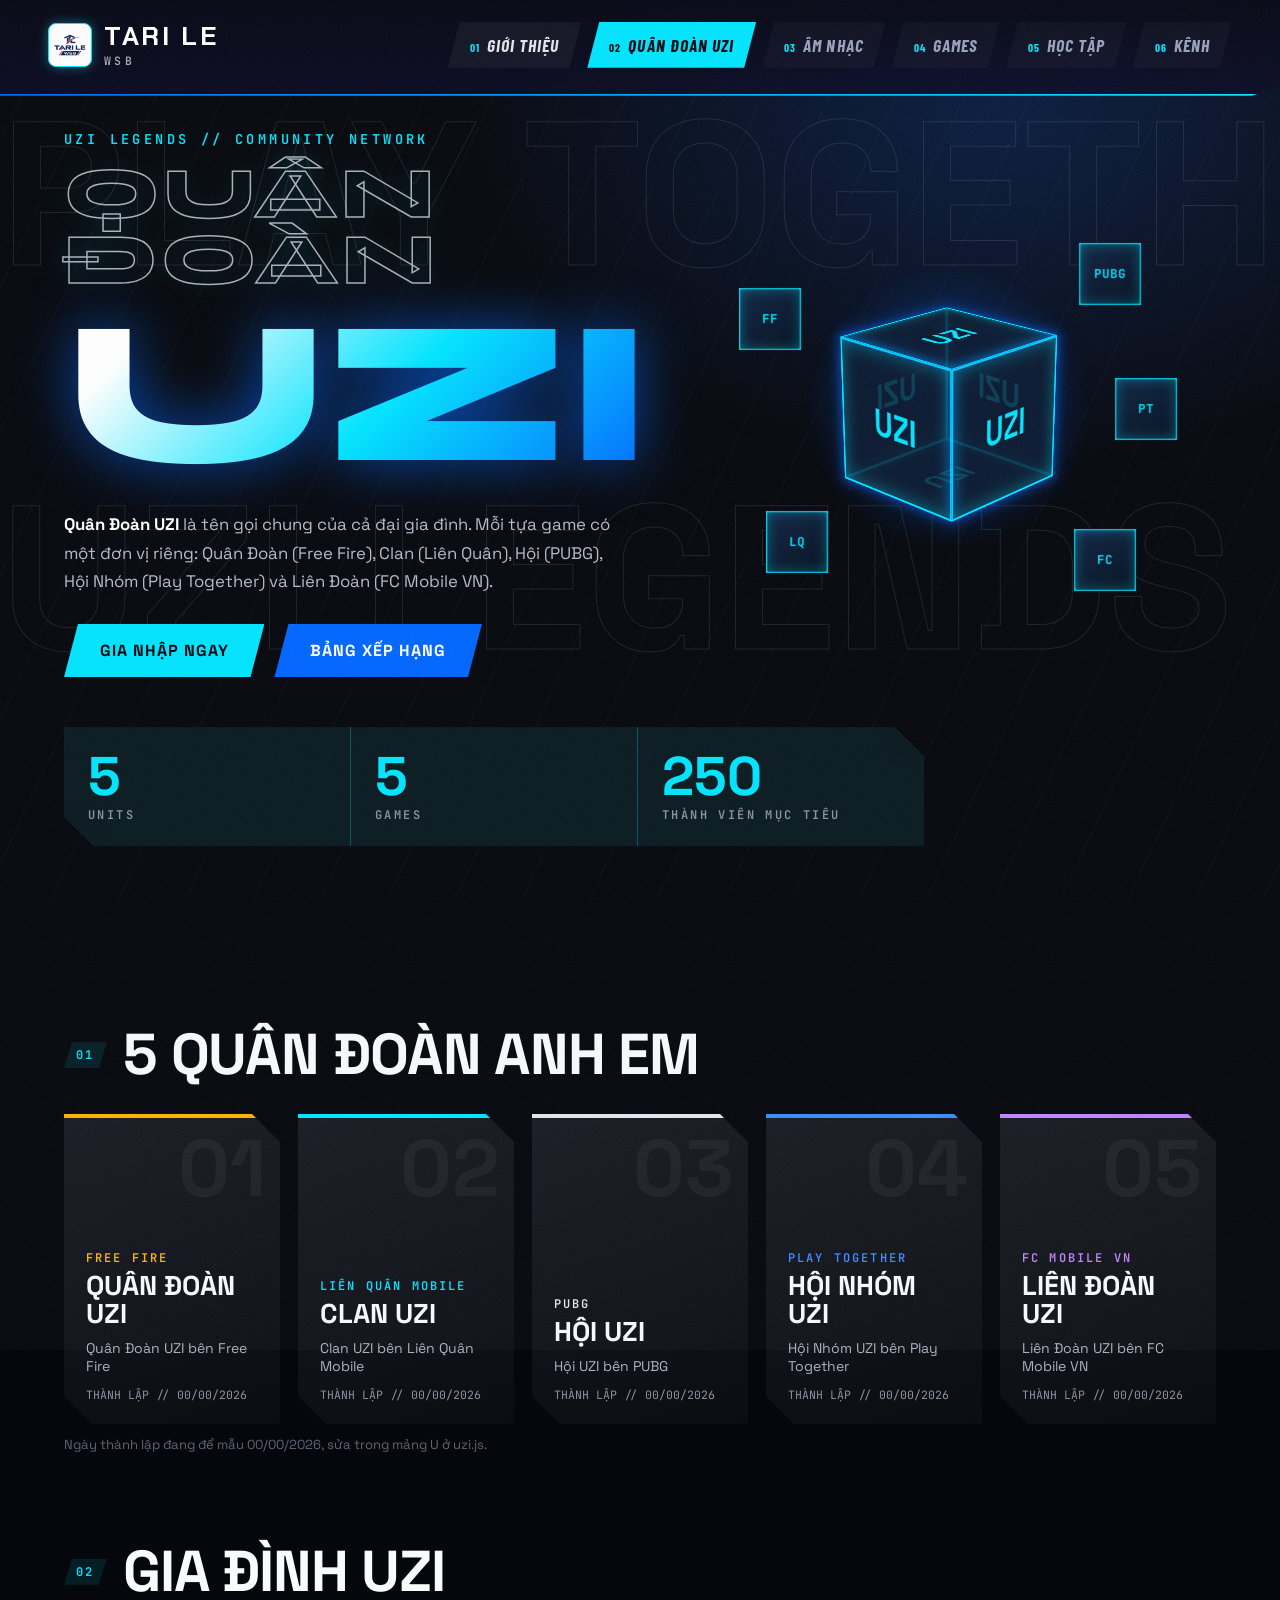
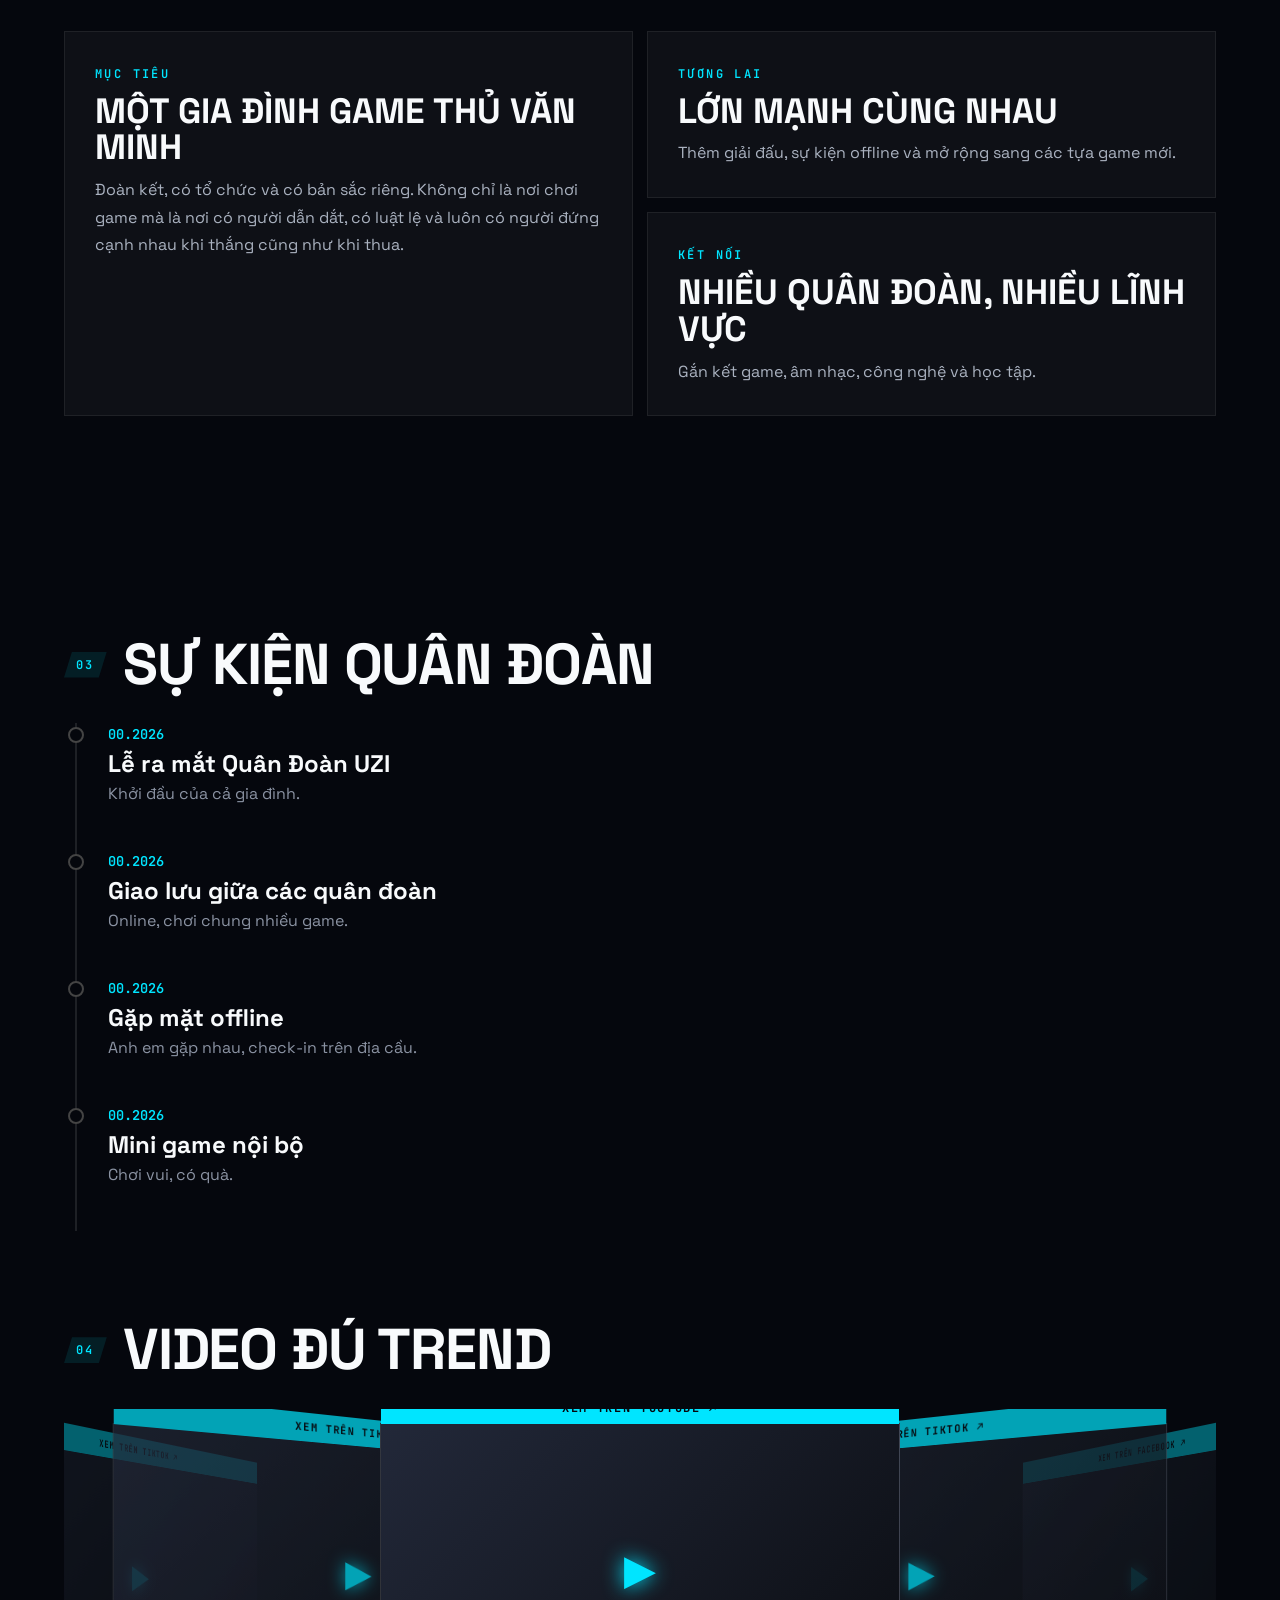
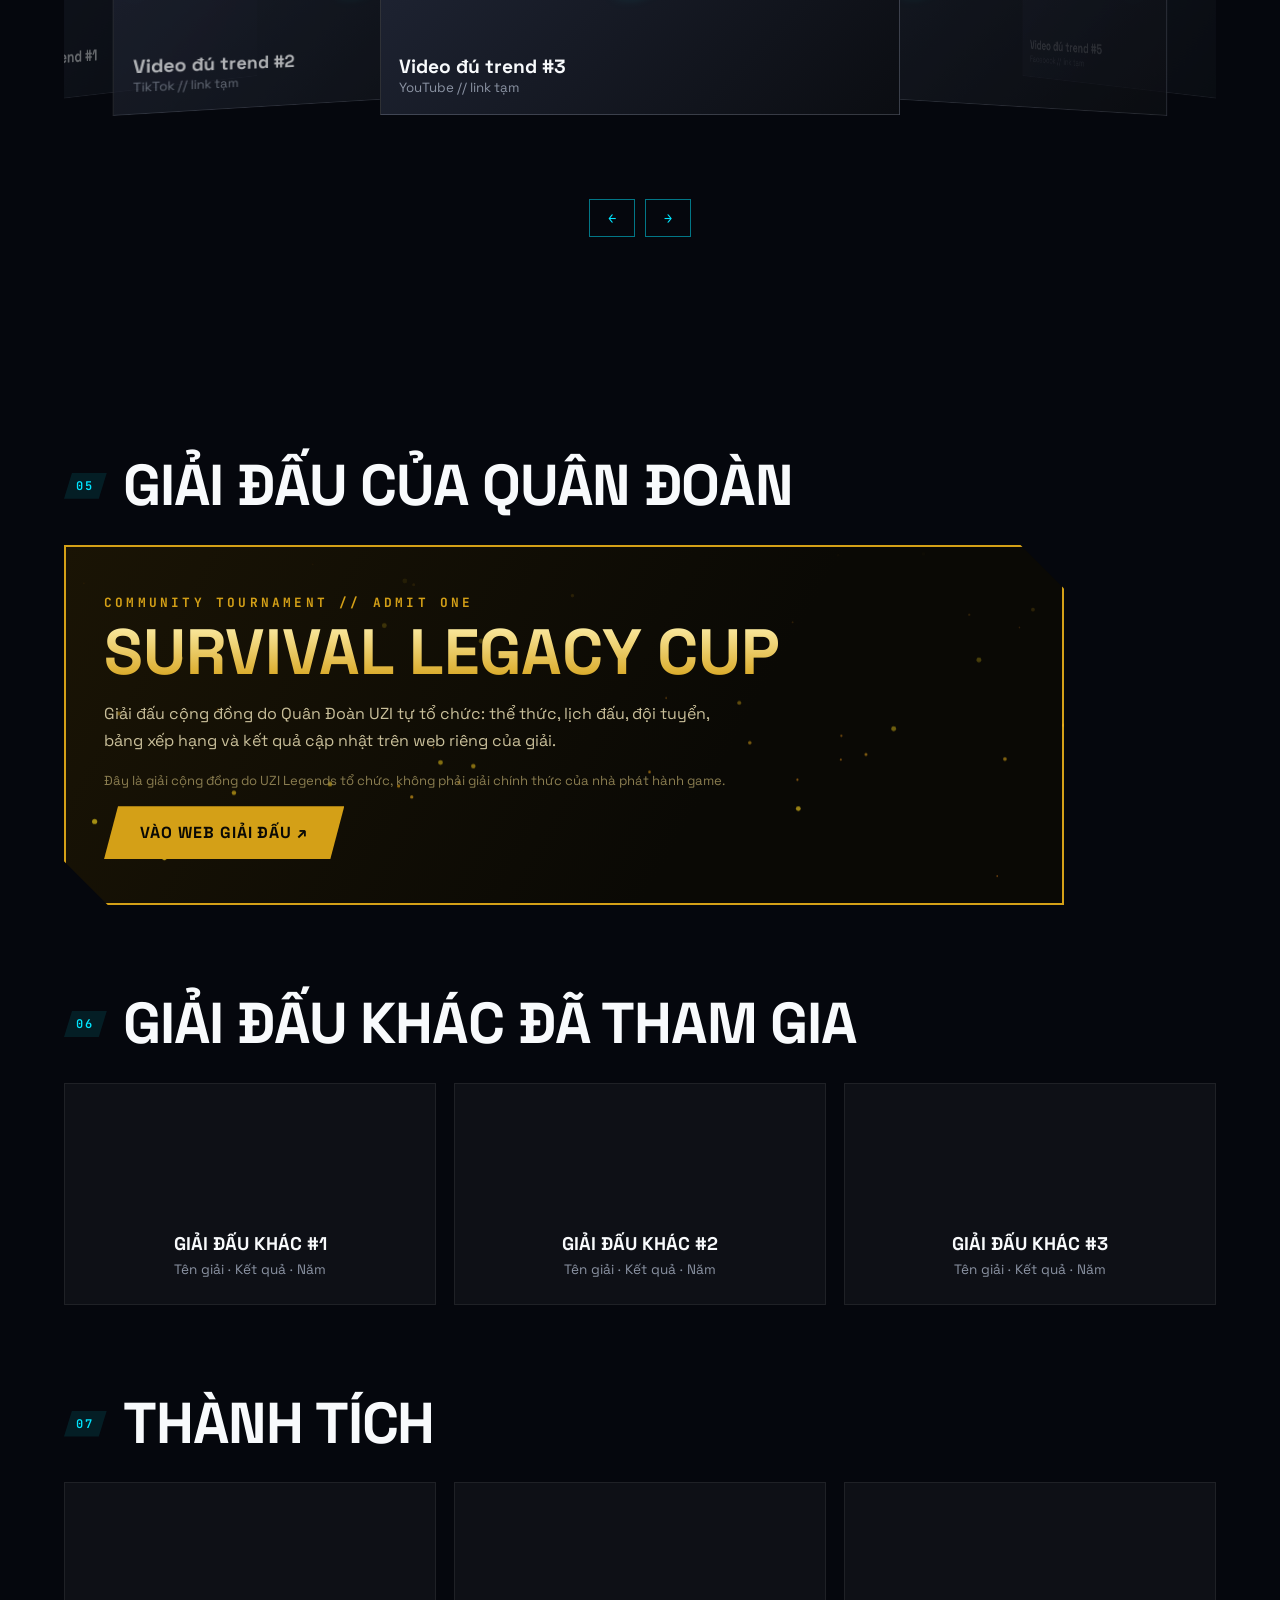
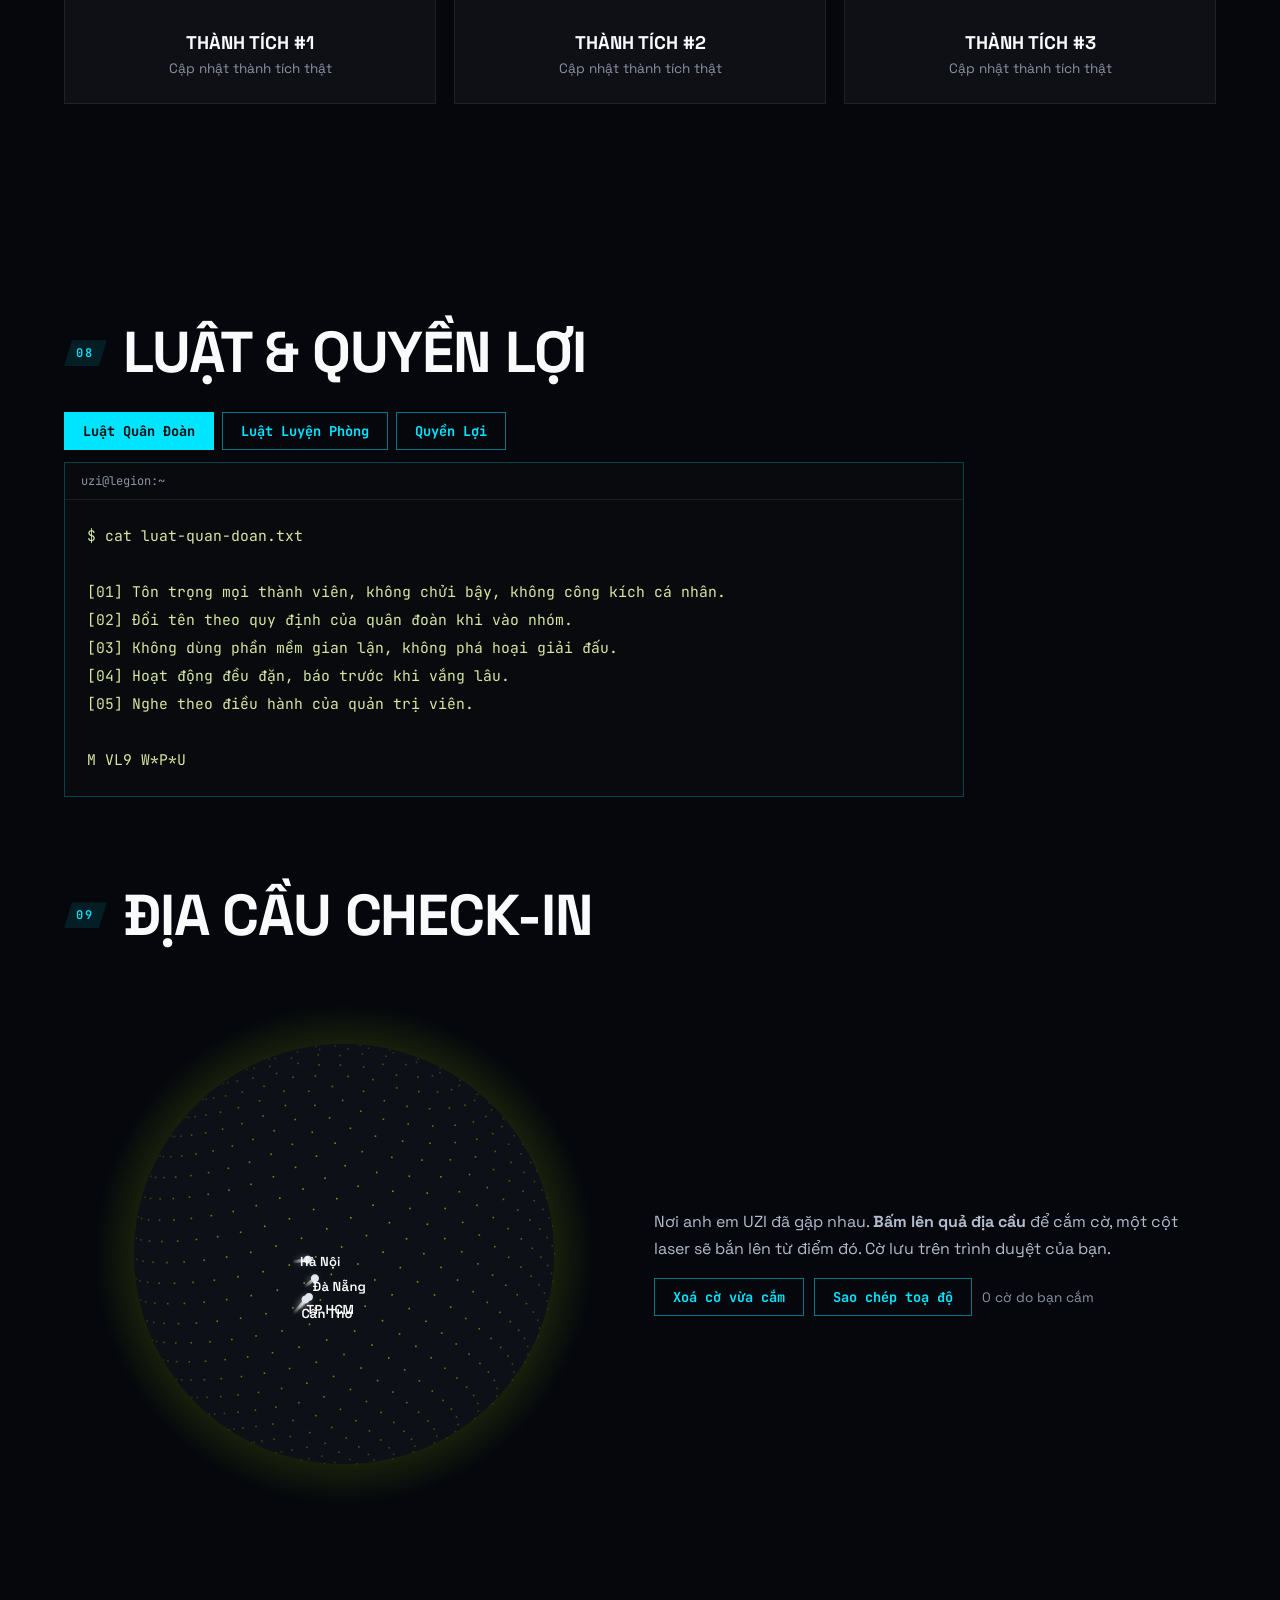
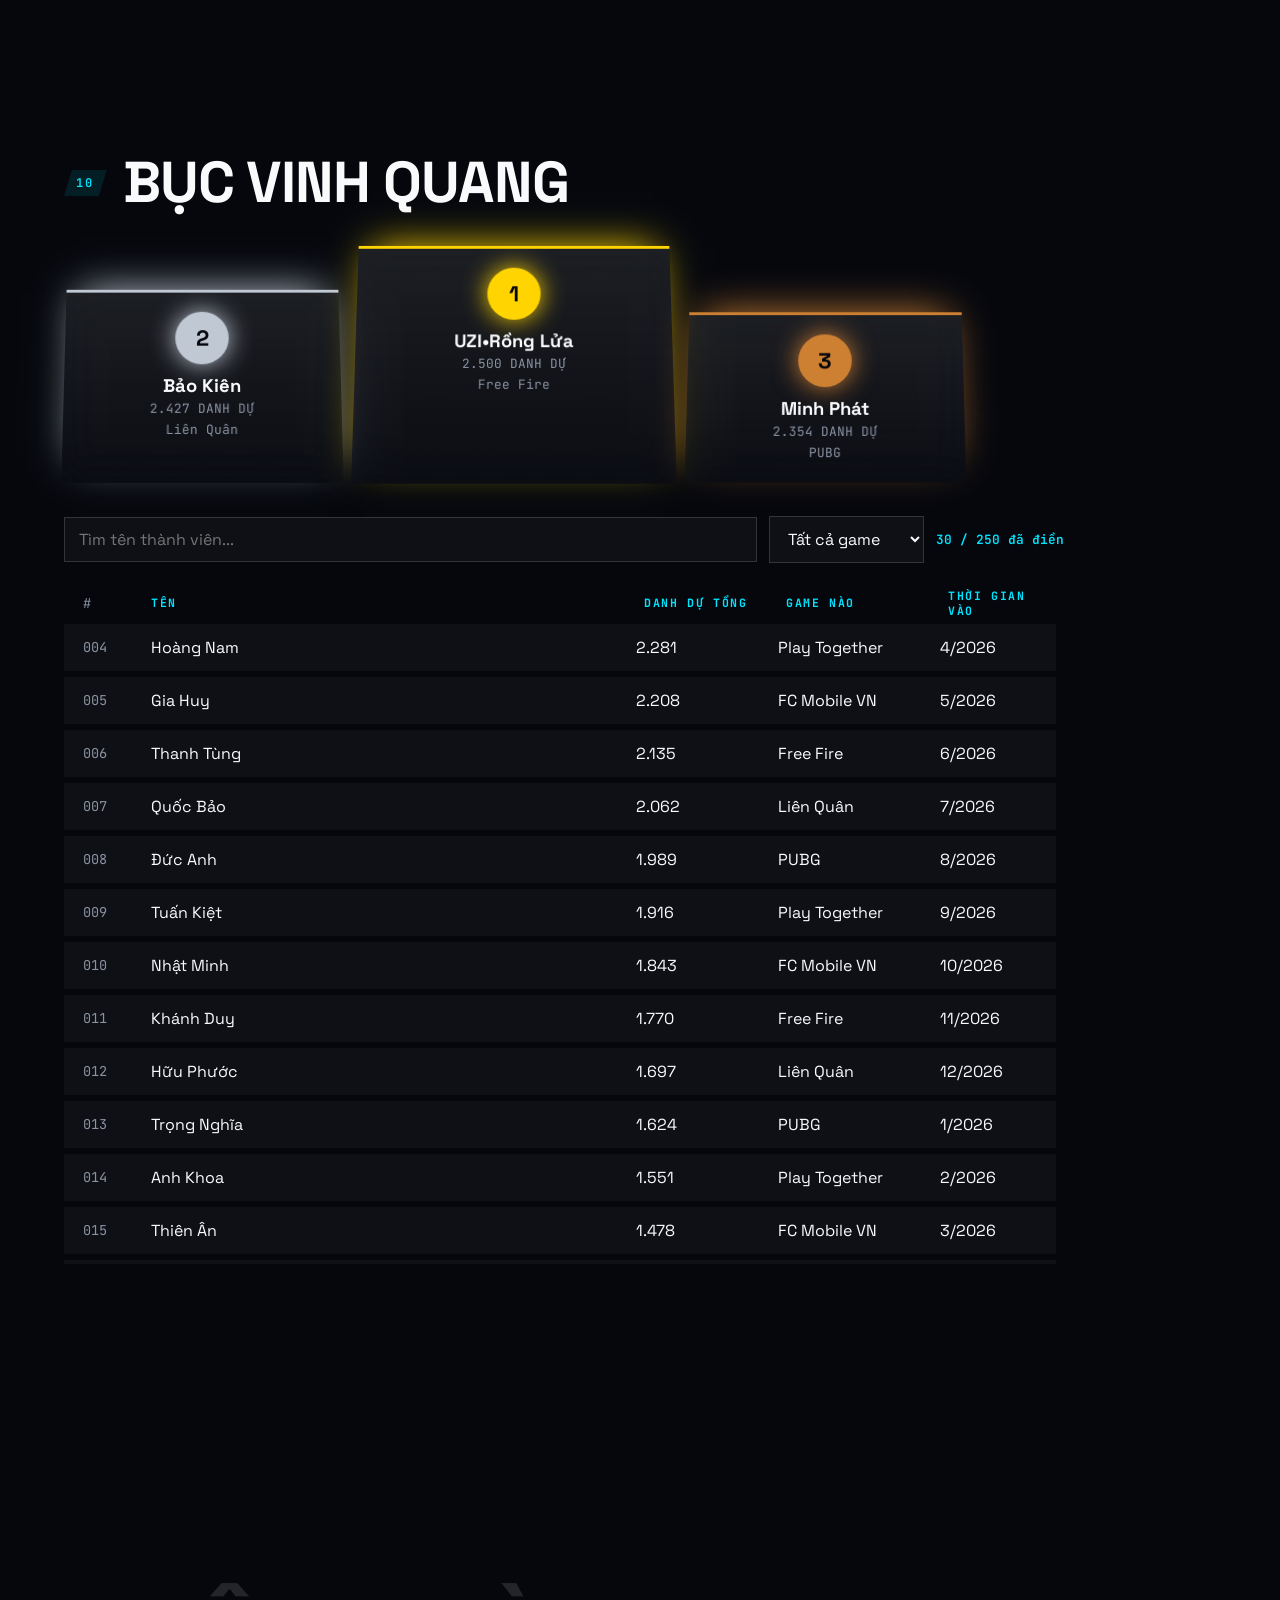
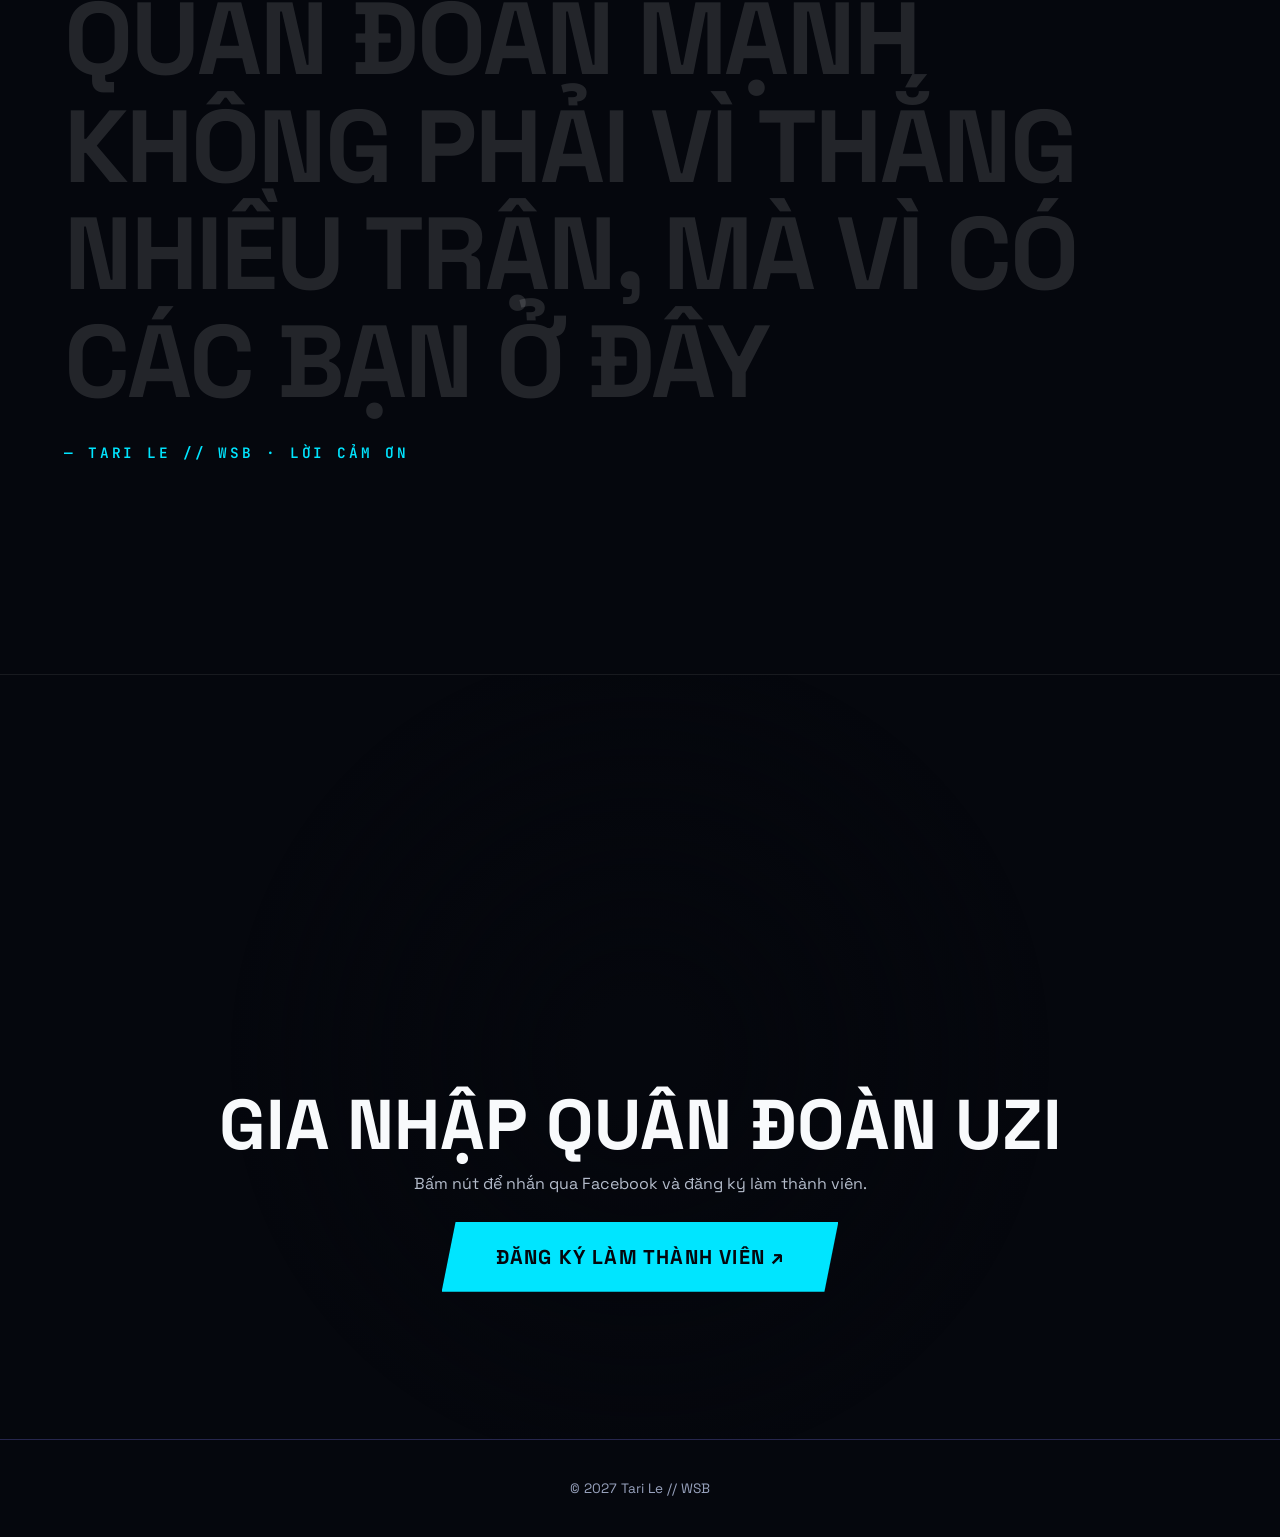
==== commit 037713a2: "Add files via upload" ====
--- a/quan-doan-uzi.html
+++ b/quan-doan-uzi.html
@@ -6,7 +6,7 @@
 <title>QUÂN ĐOÀN UZI // TARI LE</title>
 <link rel="icon" type="image/jpeg" href="logo-tari%20le.jpg">
 <link rel="preconnect" href="https://fonts.googleapis.com">
-<link href="https://fonts.googleapis.com/css2?family=Barlow+Condensed:ital,wght@1,700;1,800&family=Be+Vietnam+Pro:wght@400;500;700;800&family=Chakra+Petch:ital,wght@0,600;0,700;1,700&family=Space+Grotesk:wght@500;700&family=JetBrains+Mono:wght@600&display=swap" rel="stylesheet">
+<link href="https://fonts.googleapis.com/css2?family=Barlow+Condensed:ital,wght@1,700;1,800&family=Be+Vietnam+Pro:wght@400;500;700;800&family=Chakra+Petch:ital,wght@0,600;0,700;1,700&family=Syne:wght@800&family=Space+Grotesk:wght@500;700&family=JetBrains+Mono:wght@600&display=swap" rel="stylesheet">
 <link rel="stylesheet" href="style.css">
 <link rel="stylesheet" href="uzi.css">
 </head>
@@ -34,10 +34,10 @@
 <div class="mq b" aria-hidden="true"><span>UZI LEGENDS // QUÂN ĐOÀN UZI // </span><span>UZI LEGENDS // QUÂN ĐOÀN UZI // </span></div>
 <div class="hg"><div>
 <p class="zk">UZI LEGENDS // COMMUNITY NETWORK</p>
-<h1>Quân Đoàn<em>UZI</em></h1>
+<h1 class="hero-t"><span class="to">Quân Đoàn</span><span class="tsw" data-text="UZI"><span class="ts">UZI</span></span></h1>
 <p class="zl"><b>Quân Đoàn UZI</b> là tên gọi chung của cả đại gia đình. Mỗi tựa game có một đơn vị riêng: Quân Đoàn (Free Fire), Clan (Liên Quân), Hội (PUBG), Hội Nhóm (Play Together) và Liên Đoàn (FC Mobile VN).</p>
 <a class="bt" href="#join">Gia nhập ngay</a><a class="bt r" href="#vinh">Bảng xếp hạng</a></div>
-<div class="scene" aria-hidden="true"><div class="cube" id="cube"><div>UZI</div><div>UZI</div><div>UZI</div><div>UZI</div><div>UZI</div><div>UZI</div></div></div></div>
+<div class="cube-stage" id="stage" aria-hidden="true"></div></div>
 <div class="hd2"><div><b id="c1" data-n="5">0</b><span>UNITS</span></div><div><b id="c2" data-n="5">0</b><span>GAMES</span></div><div><b id="c3" data-n="250">0</b><span>THÀNH VIÊN MỤC TIÊU</span></div></div>
 </section>
 <section class="z" id="doi">
--- a/style.css
+++ b/style.css
@@ -349,3 +349,7 @@
   .up-badge{grid-column:2/3;grid-row:1/3}
 }
 @media (prefers-reduced-motion:reduce){.up-ld,.up-dot.up-on::after{animation:none}.up-row,.up-row::after{transition:none}}
+
+/* nowrap-menu */
+nav a{white-space:nowrap}
+@media (max-width:1250px) and (min-width:981px){nav a{padding:12px 14px;font-size:1rem}}
--- a/uzi.css
+++ b/uzi.css
@@ -1,20 +1,20 @@
 /* ===== QUÂN ĐOÀN UZI: High-Contrast Tactical Dark ===== */
-body.uz{--acid:#CCFF00;--red:#FF4655;--ag:#F8FAFC;--mut:#8b93a3;--f:'Space Grotesk','Be Vietnam Pro',system-ui,sans-serif;--m:'JetBrains Mono',ui-monospace,monospace;background:#08090C;color:var(--ag);font-family:var(--f)}
+body.uz{--acid:#00E5FF;--red:#0066FF;--cob:#0066FF;--plat:#E2E8F0;--ag:#F8FAFC;--mut:#8b93a3;--f:'Space Grotesk','Be Vietnam Pro',system-ui,sans-serif;--m:'JetBrains Mono',ui-monospace,monospace;background:radial-gradient(900px 600px at 78% 12%,#0a1c40 0%,transparent 60%) fixed,#05070D;color:var(--ag);font-family:var(--f)}
 body.uz::before{content:"";position:fixed;inset:0;z-index:0;pointer-events:none;background:repeating-linear-gradient(115deg,transparent 0 60px,rgba(255,255,255,.028) 60px 61px)}
 body.uz::after{content:"";position:fixed;inset:-50%;z-index:60;pointer-events:none;opacity:.07;background-image:url("data:image/svg+xml,%3Csvg xmlns='http://www.w3.org/2000/svg' width='160' height='160'%3E%3Cfilter id='n'%3E%3CfeTurbulence type='fractalNoise' baseFrequency='.9' numOctaves='2'/%3E%3C/filter%3E%3Crect width='160' height='160' filter='url(%23n)'/%3E%3C/svg%3E");animation:grain .9s steps(6) infinite}
 @keyframes grain{20%{transform:translate(-5%,3%)}40%{transform:translate(4%,-6%)}60%{transform:translate(-3%,5%)}80%{transform:translate(6%,2%)}}
 .uz .stars{display:none}
 .uz #hd::after{background:linear-gradient(90deg,var(--red),var(--acid),var(--red));background-size:200% 100%}
 .uz nav a::before{background:var(--acid)}.uz nav a i{color:var(--acid)}
-.uz nav a:hover i,.uz nav a.on i{color:#08090C}
-.uz .logo-img{border-color:var(--acid);box-shadow:0 0 12px rgba(204,255,0,.4)}
+.uz nav a:hover i,.uz nav a.on i{color:#05070D}
+.uz .logo-img{border-color:var(--acid);box-shadow:0 0 12px rgba(0,229,255,.4)}
 .z{position:relative;padding:110px clamp(16px,5vw,64px)}
 .zh{display:flex;align-items:center;gap:16px;margin:0 0 30px;font:800 clamp(1.9rem,5.5vw,3.6rem)/1 var(--f);text-transform:uppercase;letter-spacing:-.02em}
-.zh i{padding:5px 12px;font:600 .75rem var(--m);font-style:normal;letter-spacing:.2em;color:var(--acid);background:rgba(204,255,0,.1);clip-path:polygon(8px 0,100% 0,calc(100% - 8px) 100%,0 100%)}
+.zh i{padding:5px 12px;font:600 .75rem var(--m);font-style:normal;letter-spacing:.2em;color:var(--acid);background:rgba(0,229,255,.1);clip-path:polygon(8px 0,100% 0,calc(100% - 8px) 100%,0 100%)}
 .zh+.zh,.z .zh:not(:first-child){margin-top:90px}
 .zn{margin:12px 0 0;font-size:.82rem;color:#5d6575}
-.bt{display:inline-block;padding:16px 36px;font:800 1rem var(--f);text-transform:uppercase;letter-spacing:.06em;color:#08090C;background:var(--acid);clip-path:polygon(14px 0,100% 0,calc(100% - 14px) 100%,0 100%);transition:background .25s,color .25s}
-.bt:hover{background:#fff}.bt.r{background:var(--red);color:#fff}.bt.r:hover{background:#fff;color:#08090C}
+.bt{display:inline-block;padding:16px 36px;font:800 1rem var(--f);text-transform:uppercase;letter-spacing:.06em;color:#05070D;background:var(--acid);clip-path:polygon(14px 0,100% 0,calc(100% - 14px) 100%,0 100%);transition:background .25s,color .25s}
+.bt:hover{background:#fff}.bt.r{background:var(--red);color:#fff}.bt.r:hover{background:#fff;color:#05070D}
 .bt:focus-visible{outline:2px solid var(--acid);outline-offset:4px}
 /* hero */
 .zhero{position:relative;min-height:100svh;display:flex;flex-direction:column;justify-content:center;padding:130px clamp(16px,5vw,64px) 70px;overflow:hidden}
@@ -23,16 +23,9 @@
 @keyframes mq{to{transform:translateX(-50%)}}
 .hg{position:relative;z-index:2;display:grid;grid-template-columns:1.25fr 1fr;gap:30px;align-items:center}
 .zk{margin:0 0 14px;font:600 .85rem var(--m);letter-spacing:.25em;color:var(--acid)}
-.zhero h1{margin:0;font:800 clamp(3.2rem,12.5vw,11rem)/.95 var(--f);text-transform:uppercase;letter-spacing:-.03em;background:linear-gradient(180deg,#fff,#8f98a8);-webkit-background-clip:text;background-clip:text;color:transparent}
-.zhero h1 em{display:block;margin-left:clamp(0px,7vw,120px);font-style:normal;background:none;-webkit-text-fill-color:var(--acid);color:var(--acid)}
 .zl{max-width:560px;margin:22px 0 28px;font-size:1.05rem;line-height:1.7;color:#b4bccb}
 .zl b{color:#fff}.hg .bt{margin:0 10px 10px 0}
-.scene{perspective:900px;display:grid;place-items:center;height:360px}
-.cube{position:relative;width:190px;height:190px;transform-style:preserve-3d;filter:drop-shadow(0 0 40px rgba(204,255,0,.3))}
-.cube div{position:absolute;inset:0;display:grid;place-items:center;font:800 3.4rem var(--f);color:#08090C;background:linear-gradient(120deg,#f8fafc,#8d96a6 30%,#e8ecf2 50%,#5b6372 75%,#c9d0db);background-size:300% 300%;animation:sheen 6s linear infinite;border:2px solid var(--acid);backface-visibility:hidden}
-@keyframes sheen{to{background-position:300% 300%}}
-.cube div:nth-child(1){transform:translateZ(95px)}.cube div:nth-child(2){transform:rotateY(180deg) translateZ(95px)}.cube div:nth-child(3){transform:rotateY(90deg) translateZ(95px)}.cube div:nth-child(4){transform:rotateY(-90deg) translateZ(95px)}.cube div:nth-child(5){transform:rotateX(90deg) translateZ(95px)}.cube div:nth-child(6){transform:rotateX(-90deg) translateZ(95px)}
-.hd2{position:relative;z-index:2;display:grid;grid-template-columns:repeat(3,1fr);gap:1px;max-width:860px;margin-top:40px;background:rgba(204,255,0,.35);clip-path:polygon(0 0,calc(100% - 30px) 0,100% 30px,100% 100%,30px 100%,0 calc(100% - 30px))}
+.hd2{position:relative;z-index:2;display:grid;grid-template-columns:repeat(3,1fr);gap:1px;max-width:860px;margin-top:40px;background:rgba(0,229,255,.35);clip-path:polygon(0 0,calc(100% - 30px) 0,100% 30px,100% 100%,30px 100%,0 calc(100% - 30px))}
 .hd2 div{padding:22px 24px;background:rgba(12,14,19,.82);backdrop-filter:blur(20px)}
 .hd2 b{display:block;font:800 clamp(2rem,5vw,3.4rem)/1 var(--f);color:var(--acid)}
 .hd2 span{font:600 .75rem var(--m);letter-spacing:.2em;color:var(--mut)}
@@ -61,19 +54,19 @@
 .tw::before{bottom:0;background:rgba(255,255,255,.1)}
 .fill{height:0;background:var(--acid);box-shadow:0 0 14px var(--acid),0 0 30px var(--acid)}
 .ev{position:relative;padding:0 0 46px}
-.ev::before{content:"";position:absolute;left:-40px;top:4px;width:16px;height:16px;border-radius:50%;background:#08090C;border:2px solid #444;transition:all .4s}
+.ev::before{content:"";position:absolute;left:-40px;top:4px;width:16px;height:16px;border-radius:50%;background:#05070D;border:2px solid #444;transition:all .4s}
 .ev.lit::before{border-color:var(--acid);background:var(--acid);transform:scale(1.5);box-shadow:0 0 22px var(--acid)}
 .ev time{font:600 .85rem var(--m);color:var(--acid)}.ev b{display:block;margin:4px 0;font:700 1.5rem var(--f)}.ev span{color:var(--mut)}
 /* coverflow */
 .cf{position:relative;height:380px;margin-top:20px;perspective:1100px;overflow:hidden}
 .cf a{position:absolute;left:50%;top:14px;width:min(520px,72vw);margin-left:calc(min(520px,72vw)/-2);aspect-ratio:16/9;display:flex;flex-direction:column;justify-content:flex-end;padding:18px;background:linear-gradient(135deg,#222839,#0b0d12);border:1px solid rgba(255,255,255,.14);transition:transform .6s cubic-bezier(.2,.8,.2,1),opacity .6s}
 .cf a::before{content:"▶";position:absolute;inset:0;display:grid;place-items:center;font-size:2.6rem;color:var(--acid);text-shadow:0 0 20px var(--acid)}
-.cf a::after{content:"XEM TRÊN " attr(data-p) " ↗";position:absolute;left:0;right:0;top:0;padding:8px;text-align:center;font:700 .75rem var(--m);letter-spacing:.14em;background:var(--acid);color:#08090C;transform:translateY(-100%);transition:transform .3s}
+.cf a::after{content:"XEM TRÊN " attr(data-p) " ↗";position:absolute;left:0;right:0;top:0;padding:8px;text-align:center;font:700 .75rem var(--m);letter-spacing:.14em;background:var(--acid);color:#05070D;transform:translateY(-100%);transition:transform .3s}
 .cf a:hover::after{transform:none}
 .cf b{position:relative;font:700 1.2rem var(--f)}.cf small{position:relative;color:var(--mut)}
 .cfb{display:flex;gap:10px;justify-content:center;margin-top:10px}
-.cfb button,.tabs button,.gb button{padding:9px 18px;border:1px solid rgba(204,255,0,.5);background:transparent;color:var(--acid);font:700 .85rem var(--m);cursor:pointer;transition:all .2s}
-.cfb button:hover,.tabs button:hover,.tabs button.on,.gb button:hover{background:var(--acid);color:#08090C}
+.cfb button,.tabs button,.gb button{padding:9px 18px;border:1px solid rgba(0,229,255,.5);background:transparent;color:var(--acid);font:700 .85rem var(--m);cursor:pointer;transition:all .2s}
+.cfb button:hover,.tabs button:hover,.tabs button.on,.gb button:hover{background:var(--acid);color:#05070D}
 /* ticket + badges */
 .tkt{position:relative;max-width:1000px;padding:46px 40px;overflow:hidden;background:linear-gradient(120deg,#1a1405,#0a0905 65%);box-shadow:inset 0 0 0 2px #d4a017;clip-path:polygon(0 0,calc(100% - 44px) 0,100% 44px,100% 100%,44px 100%,0 calc(100% - 44px))}
 .tkt canvas{position:absolute;inset:0;width:100%;height:100%;pointer-events:none}
@@ -84,14 +77,14 @@
 .tkt .bt{background:#d4a017;color:#0a0905;margin-top:14px}.tkt .bt:hover{background:#fff}
 .bg6{display:grid;grid-template-columns:repeat(auto-fit,minmax(200px,1fr));gap:18px;perspective:800px}
 .bd{padding:26px 16px;text-align:center;background:#0e1016;border:1px solid rgba(255,255,255,.07);transition:transform .3s,border-color .3s,box-shadow .3s}
-.bd:hover{transform:translateY(-6px);border-color:var(--acid);box-shadow:0 12px 40px -12px rgba(204,255,0,.4)}
-.hex{display:grid;place-items:center;width:96px;height:108px;margin:0 auto 14px;font-size:2.4rem;color:#08090C;clip-path:polygon(50% 0,100% 25%,100% 75%,50% 100%,0 75%,0 25%);background:linear-gradient(135deg,#fff,#9aa3b2 40%,#e8ecf2 55%,#6b7383) 0 0/250% 250%;transition:background-position .6s;animation:sp 6s ease-in-out infinite}
+.bd:hover{transform:translateY(-6px);border-color:var(--acid);box-shadow:0 12px 40px -12px rgba(0,229,255,.4)}
+.hex{display:grid;place-items:center;width:96px;height:108px;margin:0 auto 14px;font-size:2.4rem;color:#05070D;clip-path:polygon(50% 0,100% 25%,100% 75%,50% 100%,0 75%,0 25%);background:linear-gradient(135deg,#fff,#9aa3b2 40%,#e8ecf2 55%,#6b7383) 0 0/250% 250%;transition:background-position .6s;animation:sp 6s ease-in-out infinite}
 .bd:hover .hex{background-position:100% 100%;animation-duration:1.6s}
 @keyframes sp{0%,100%{transform:rotateY(-20deg)}50%{transform:rotateY(20deg)}}
 .bd h4{margin:0 0 6px;font:700 1.15rem var(--f);text-transform:uppercase}.bd p{margin:0;font-size:.85rem;color:var(--mut)}
 /* terminal + globe */
 .tabs{display:flex;flex-wrap:wrap;gap:8px;max-width:900px}
-.term{max-width:900px;margin-top:12px;background:rgba(10,12,16,.8);backdrop-filter:blur(20px);border:1px solid rgba(204,255,0,.25)}
+.term{max-width:900px;margin-top:12px;background:rgba(10,12,16,.8);backdrop-filter:blur(20px);border:1px solid rgba(0,229,255,.25)}
 .term .bar{padding:10px 16px;border-bottom:1px solid rgba(255,255,255,.08);font:.75rem var(--m);color:var(--mut)}
 .term pre{margin:0;padding:22px;min-height:240px;white-space:pre-wrap;font:.92rem/1.9 var(--m);color:#d7e8a0}
 .gw{display:grid;grid-template-columns:minmax(280px,560px) 1fr;gap:30px;align-items:center}
@@ -102,7 +95,7 @@
 .pod{display:grid;grid-template-columns:1fr 1.15fr 1fr;gap:14px;align-items:end;max-width:900px;margin-bottom:34px}
 .pd{padding:20px 10px;text-align:center;background:linear-gradient(180deg,rgba(255,255,255,.09),rgba(255,255,255,.02));backdrop-filter:blur(20px);border-top:3px solid var(--mc);box-shadow:0 -12px 40px -14px var(--mc);transform:perspective(700px) rotateX(8deg)}
 .pd.p1{min-height:240px}.pd.p2{min-height:195px}.pd.p3{min-height:165px}
-.md{display:grid;place-items:center;width:54px;height:54px;margin:0 auto 10px;border-radius:50%;font:800 1.4rem var(--f);color:#08090C;background:var(--mc);box-shadow:0 0 26px var(--mc)}
+.md{display:grid;place-items:center;width:54px;height:54px;margin:0 auto 10px;border-radius:50%;font:800 1.4rem var(--f);color:#05070D;background:var(--mc);box-shadow:0 0 26px var(--mc)}
 .pd b{display:block;font:700 1.15rem var(--f)}.pd span{font:.8rem var(--m);color:var(--mut)}
 .lf{display:flex;flex-wrap:wrap;align-items:center;gap:12px;max-width:1000px;margin-bottom:12px}
 .lf input,.lf select{padding:11px 14px;border:1px solid rgba(255,255,255,.15);background:#0e1016;color:var(--ag);font:inherit}
@@ -110,7 +103,7 @@
 #mc{font:600 .8rem var(--m);color:var(--acid)}
 .lb{max-width:1000px;max-height:640px;overflow:auto;display:flex;flex-direction:column;gap:6px;padding-right:8px}
 .rw{display:grid;grid-template-columns:56px 1fr 130px 150px 100px;gap:12px;align-items:center;padding:13px 16px;background:#0e1016;border-left:3px solid transparent;transition:transform .25s,border-color .25s,box-shadow .25s}
-.rw:hover{transform:translateX(12px);border-color:var(--acid);box-shadow:0 0 0 1px rgba(204,255,0,.3),0 0 24px rgba(204,255,0,.12)}
+.rw:hover{transform:translateX(12px);border-color:var(--acid);box-shadow:0 0 0 1px rgba(0,229,255,.3),0 0 24px rgba(0,229,255,.12)}
 .rw span:first-child{font:.85rem var(--m);color:var(--mut)}.rw.em{color:#464d5b}
 .rw.h{max-width:1000px;margin-bottom:6px;background:none;font:700 .72rem var(--m);letter-spacing:.14em;text-transform:uppercase;color:var(--acid);padding-bottom:0}
 .rw.h:hover{transform:none;box-shadow:none;border-color:transparent}
@@ -120,14 +113,47 @@
 .kin p{margin:0;max-width:none;font:800 clamp(2.2rem,8vw,7rem)/1.05 var(--f);text-transform:uppercase;letter-spacing:-.02em}
 .kin span{opacity:.12}.kin cite{display:block;margin-top:28px;font:600 .9rem var(--m);font-style:normal;letter-spacing:.2em;color:var(--acid)}
 .por{position:relative;min-height:85svh;display:grid;place-items:center;text-align:center;overflow:hidden;padding:80px 20px;perspective:500px;border-top:1px solid rgba(255,255,255,.08)}
-.g3{position:absolute;left:-50%;right:-50%;height:75%;background:linear-gradient(rgba(204,255,0,.4) 1px,transparent 1px) 0 0/100% 60px,linear-gradient(90deg,rgba(204,255,0,.4) 1px,transparent 1px) 0 0/80px 100%;animation:tun 1.6s linear infinite;-webkit-mask-image:linear-gradient(transparent,#000 75%);mask-image:linear-gradient(transparent,#000 75%)}
+.g3{position:absolute;left:-50%;right:-50%;height:75%;background:linear-gradient(rgba(0,229,255,.4) 1px,transparent 1px) 0 0/100% 60px,linear-gradient(90deg,rgba(0,229,255,.4) 1px,transparent 1px) 0 0/80px 100%;animation:tun 1.6s linear infinite;-webkit-mask-image:linear-gradient(transparent,#000 75%);mask-image:linear-gradient(transparent,#000 75%)}
 .g3.b{bottom:-8%;transform:rotateX(68deg);transform-origin:50% 100%}
 .g3.t{top:-8%;transform:rotateX(-68deg) scaleY(-1);transform-origin:50% 0}
 @keyframes tun{to{background-position:0 60px,0 0}}
-.por::before{content:"";position:absolute;inset:0;z-index:1;background:radial-gradient(circle at 50%,#08090C 8%,transparent 55%)}
+.por::before{content:"";position:absolute;inset:0;z-index:1;background:radial-gradient(circle at 50%,#05070D 8%,transparent 55%)}
 .por>div{position:relative;z-index:2}
 .por h3{margin:0 0 12px;font:800 clamp(2rem,6vw,4.4rem)/1 var(--f);text-transform:uppercase}.por p{margin:0 auto 28px;max-width:480px;color:#b4bccb}
 .pw{display:inline-block;animation:pg 1.8s ease-in-out infinite}
-@keyframes pg{0%,100%{filter:drop-shadow(0 0 4px rgba(204,255,0,.5))}50%{filter:drop-shadow(0 0 30px rgba(204,255,0,.95))}}
+@keyframes pg{0%,100%{filter:drop-shadow(0 0 4px rgba(0,229,255,.5))}50%{filter:drop-shadow(0 0 30px rgba(0,229,255,.95))}}
 .pw .bt{padding:22px 54px;font-size:1.25rem}
 @media(prefers-reduced-motion:reduce){.mq,.g3,.pw,.hex,.cube div,body.uz::after{animation:none}}
+
+/* ===== Palette Midnight Cobalt & Electric Ice + tiêu đề + khối 3D ===== */
+.uz nav a,nav a{white-space:nowrap}
+@media(max-width:1250px){.uz nav a{padding:12px 14px;font-size:1rem}}
+.hg{grid-template-columns:1.1fr 1fr}.hg>div{min-width:0}
+.hero-t{margin:0;font-family:'Syne','Chakra Petch','Be Vietnam Pro',sans-serif;text-transform:uppercase;line-height:.92}
+.to{display:block;margin-bottom:6px;font-size:clamp(2.2rem,5.6vw,5rem);font-weight:800;letter-spacing:.05em;color:transparent;-webkit-text-stroke:1.5px rgba(226,232,240,.75);filter:drop-shadow(0 0 10px rgba(0,229,255,.4))}
+.tsw{position:relative;display:block;width:max-content;font-size:clamp(5.5rem,16vw,14rem);font-weight:800;letter-spacing:-.02em}
+.ts{display:block;background:linear-gradient(135deg,#fff 15%,#00E5FF 55%,#0066FF 100%);-webkit-background-clip:text;background-clip:text;color:transparent;filter:drop-shadow(0 0 28px rgba(0,102,255,.65))}
+.tsw::before,.tsw::after{content:attr(data-text);position:absolute;inset:0;pointer-events:none;clip-path:inset(0 0 100% 0)}
+.tsw::before{color:#00E5FF;animation:gl1 5s infinite}.tsw::after{color:#0066FF;animation:gl1 5s infinite .07s}
+@keyframes gl1{0%,91%,100%{clip-path:inset(0 0 100% 0);transform:none}92%{clip-path:inset(18% 0 62% 0);transform:translateX(-10px)}94%{clip-path:inset(55% 0 25% 0);transform:translateX(9px)}96%{clip-path:inset(76% 0 6% 0);transform:translateX(-6px)}98%{clip-path:inset(0 0 100% 0)}}
+.cube-stage{position:relative;width:min(450px,92vw);height:450px;margin:0 auto;display:grid;place-items:center;perspective:1200px}
+.cube-stage::before{content:"";position:absolute;width:300px;height:300px;border-radius:50%;background:radial-gradient(circle,rgba(0,102,255,.4),transparent 68%)}
+.cube{position:relative;width:150px;height:150px;transform-style:preserve-3d}
+.cube>div{position:absolute;inset:0;display:grid;place-items:center;font:800 2.4rem var(--f);color:#00E5FF;background:rgba(10,25,48,.82);border:2px solid #00E5FF;box-shadow:inset 0 0 22px rgba(0,229,255,.4),0 0 16px rgba(0,102,255,.5)}
+.cube img{position:absolute;inset:8%;width:84%;height:84%;object-fit:contain;border-radius:6px}
+.cube>div:nth-child(1){transform:translateZ(75px)}.cube>div:nth-child(2){transform:rotateY(180deg) translateZ(75px)}.cube>div:nth-child(3){transform:rotateY(90deg) translateZ(75px)}.cube>div:nth-child(4){transform:rotateY(-90deg) translateZ(75px)}.cube>div:nth-child(5){transform:rotateX(90deg) translateZ(75px)}.cube>div:nth-child(6){transform:rotateX(-90deg) translateZ(75px)}
+.cc{position:absolute;width:56px;height:56px;cursor:pointer;animation:bn 2.3s cubic-bezier(.34,1.56,.64,1) infinite}
+.cs{width:100%;height:100%;perspective:300px;transition:transform .35s cubic-bezier(.34,1.56,.64,1)}
+.ck{position:relative;width:100%;height:100%;transform-style:preserve-3d;animation:spc 9s linear infinite}
+.ck>div{position:absolute;inset:0;display:grid;place-items:center;font:700 .7rem var(--m);color:#00E5FF;background:linear-gradient(145deg,#0f2544,#061021);border:1.5px solid #00E5FF;box-shadow:inset 0 0 12px rgba(0,229,255,.35)}
+.ck img{position:absolute;inset:0;width:100%;height:100%;object-fit:cover}
+.ck>div:nth-child(1){transform:translateZ(28px)}.ck>div:nth-child(2){transform:rotateY(180deg) translateZ(28px)}.ck>div:nth-child(3){transform:rotateY(90deg) translateZ(28px)}.ck>div:nth-child(4){transform:rotateY(-90deg) translateZ(28px)}.ck>div:nth-child(5){transform:rotateX(90deg) translateZ(28px)}.ck>div:nth-child(6){transform:rotateX(-90deg) translateZ(28px)}
+@keyframes spc{from{transform:rotateX(-18deg) rotateY(0)}to{transform:rotateX(-18deg) rotateY(360deg)}}
+@keyframes bn{0%,100%{transform:translateY(0) scale(1.08,.9)}50%{transform:translateY(-30px) scale(.95,1.08)}}
+.cc:hover,.cc:focus-visible{animation-play-state:paused;z-index:5;outline:none}
+.cc:hover .cs,.cc:focus-visible .cs{transform:scale(1.5)}
+.cc:hover .ck,.cc:focus-visible .ck{animation:none;transform:rotateX(-8deg) rotateY(-14deg)}
+.cc::after{content:attr(data-n);position:absolute;left:50%;top:-38px;transform:translateX(-50%);white-space:nowrap;padding:4px 10px;font:700 .7rem var(--m);background:#00E5FF;color:#05070D;opacity:0;transition:opacity .2s;pointer-events:none}
+.cc:hover::after,.cc:focus-visible::after{opacity:1}
+.c1{left:4%;top:24%;animation-duration:2.2s}.c2{left:10%;bottom:14%;animation-duration:2.5s;animation-delay:.4s}.c3{right:8%;top:14%;animation-duration:2.1s;animation-delay:.2s}.c4{right:0;top:44%;animation-duration:2.6s;animation-delay:.7s}.c5{right:9%;bottom:10%;animation-duration:2.3s;animation-delay:.5s}
+@media(prefers-reduced-motion:reduce){.cc,.ck,.tsw::before,.tsw::after{animation:none}}
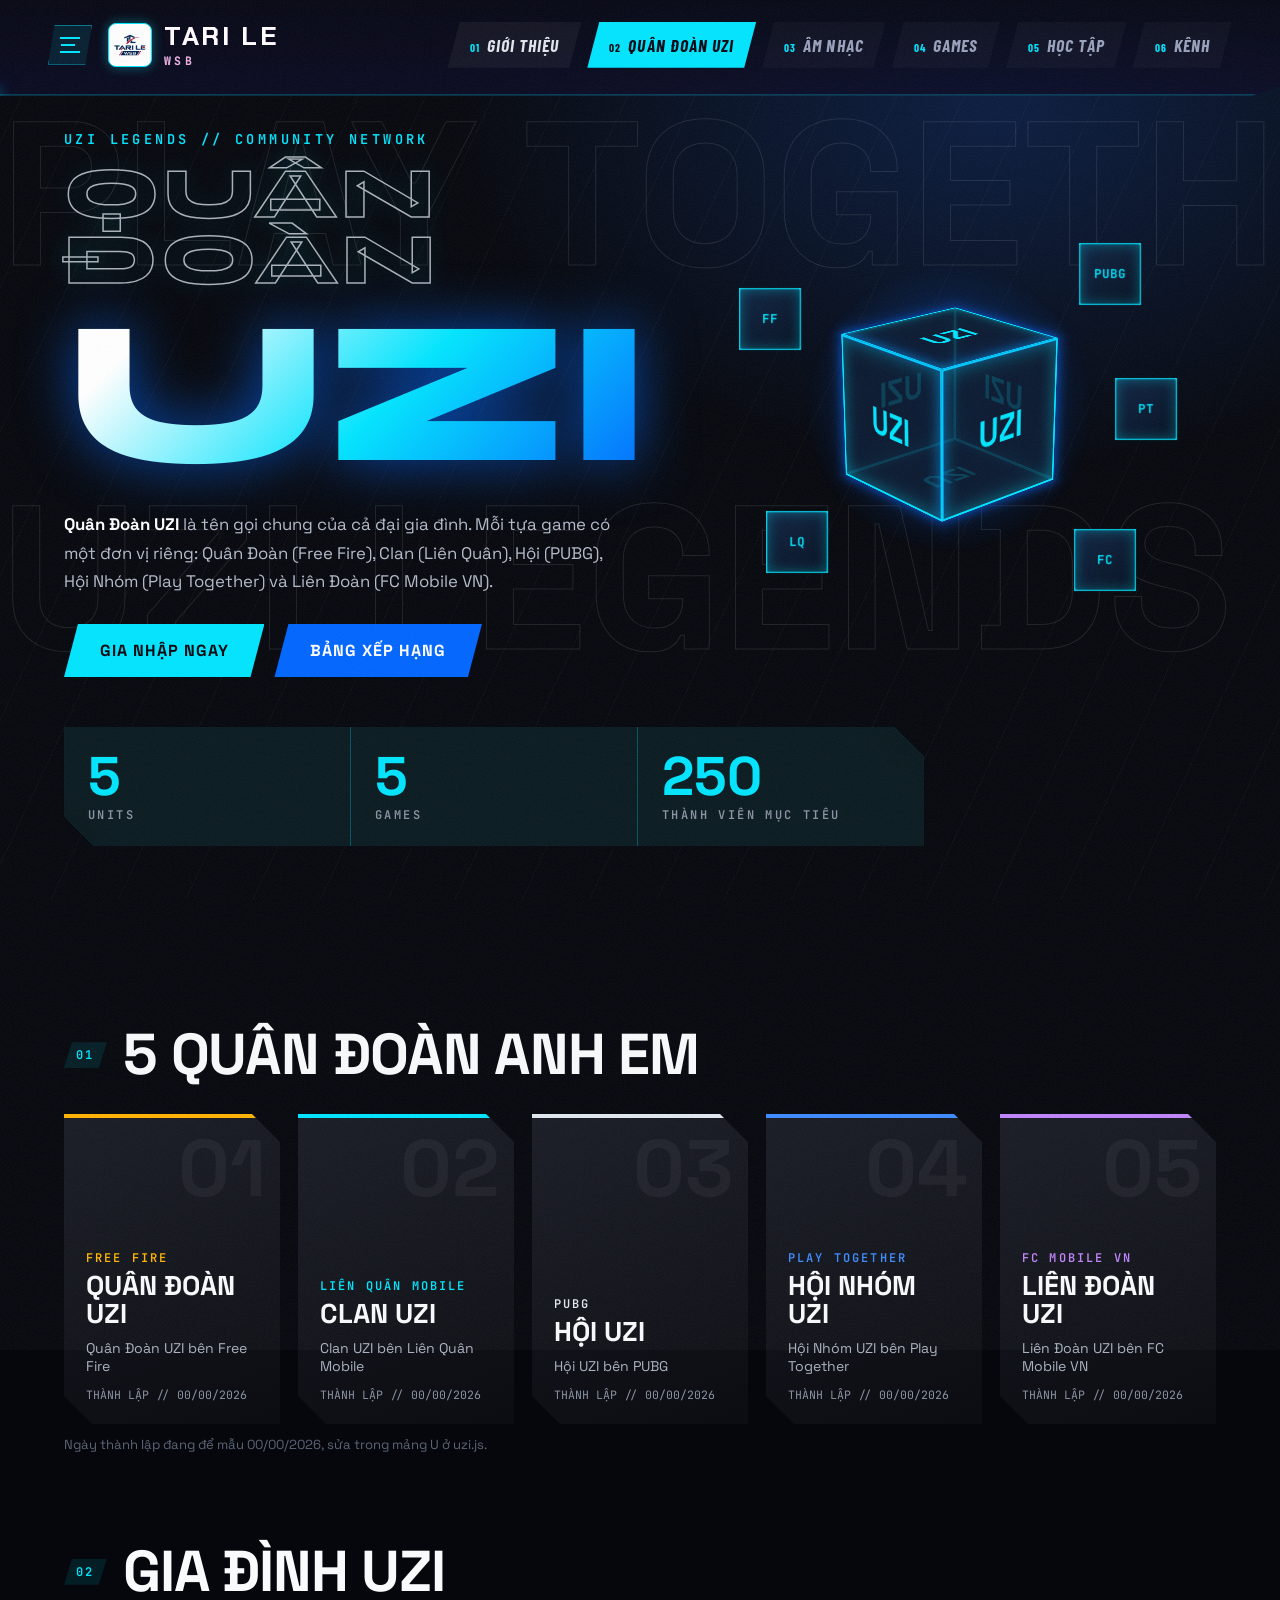
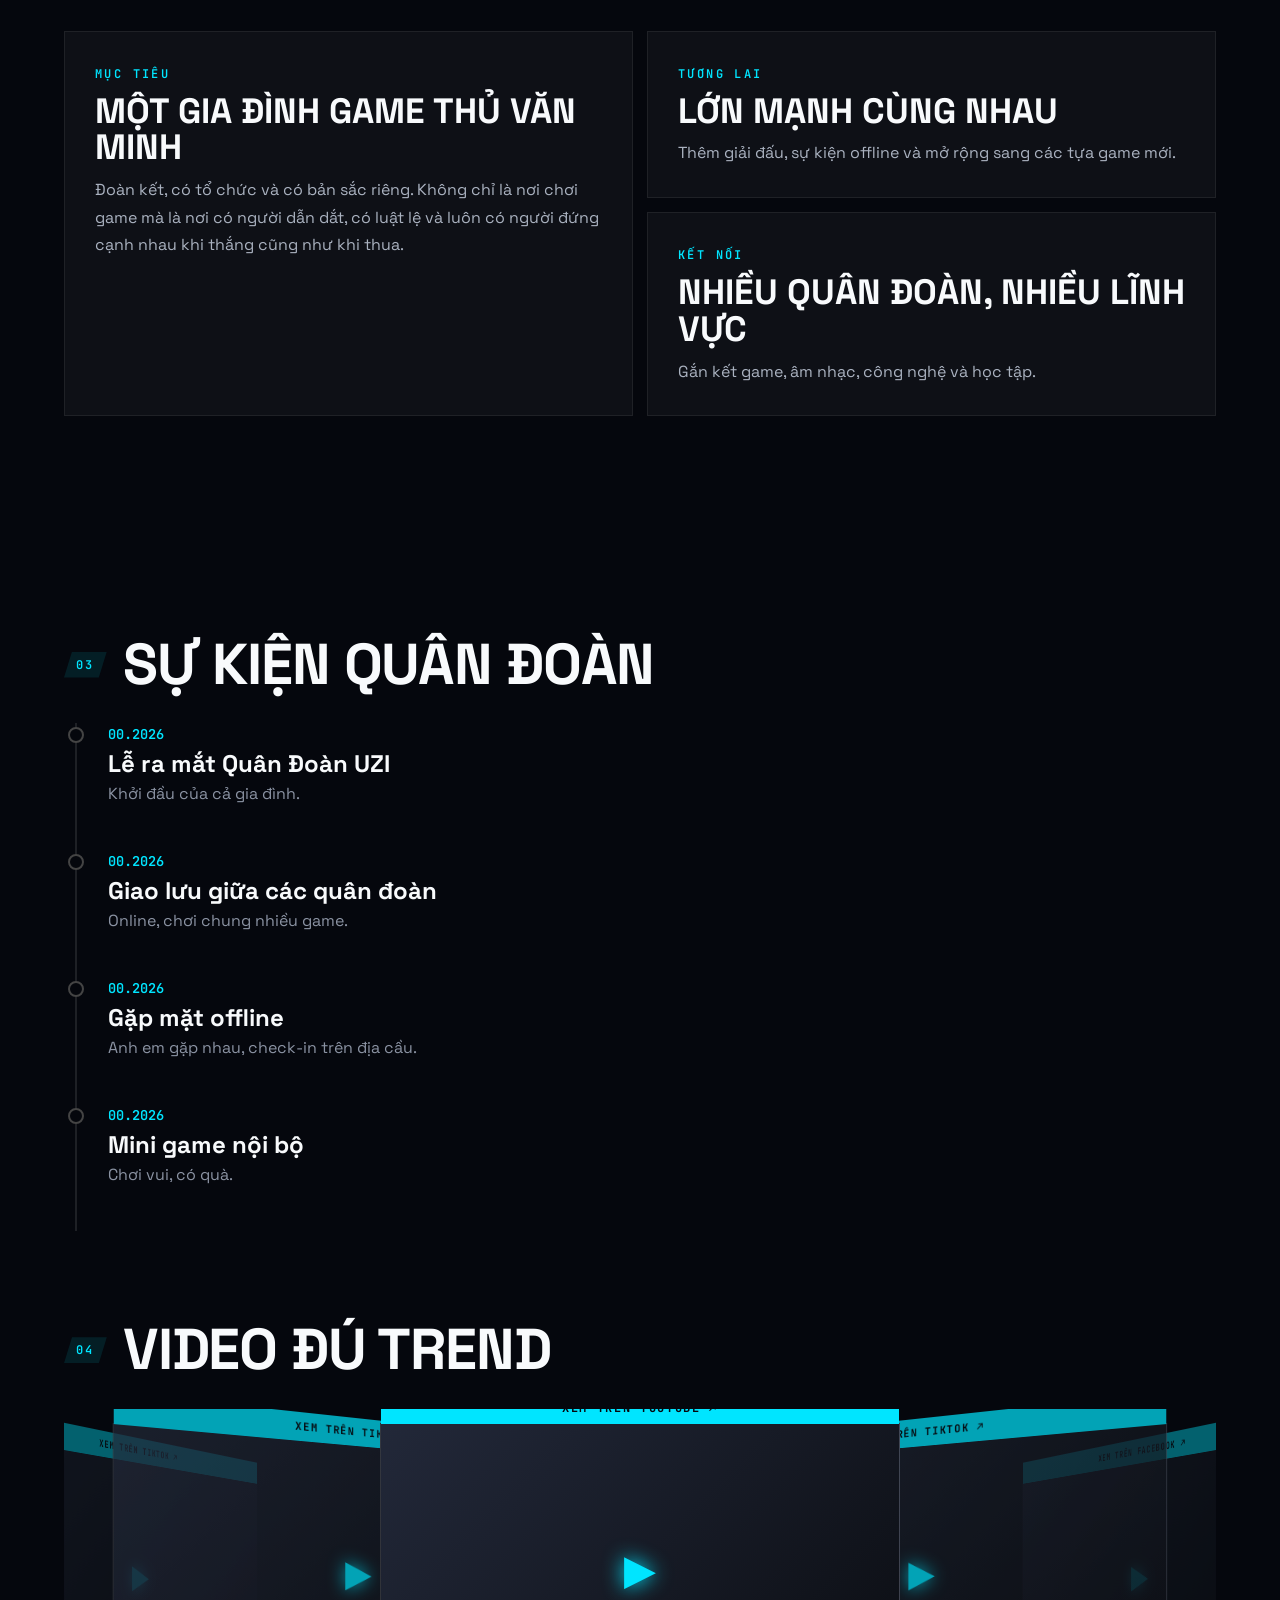
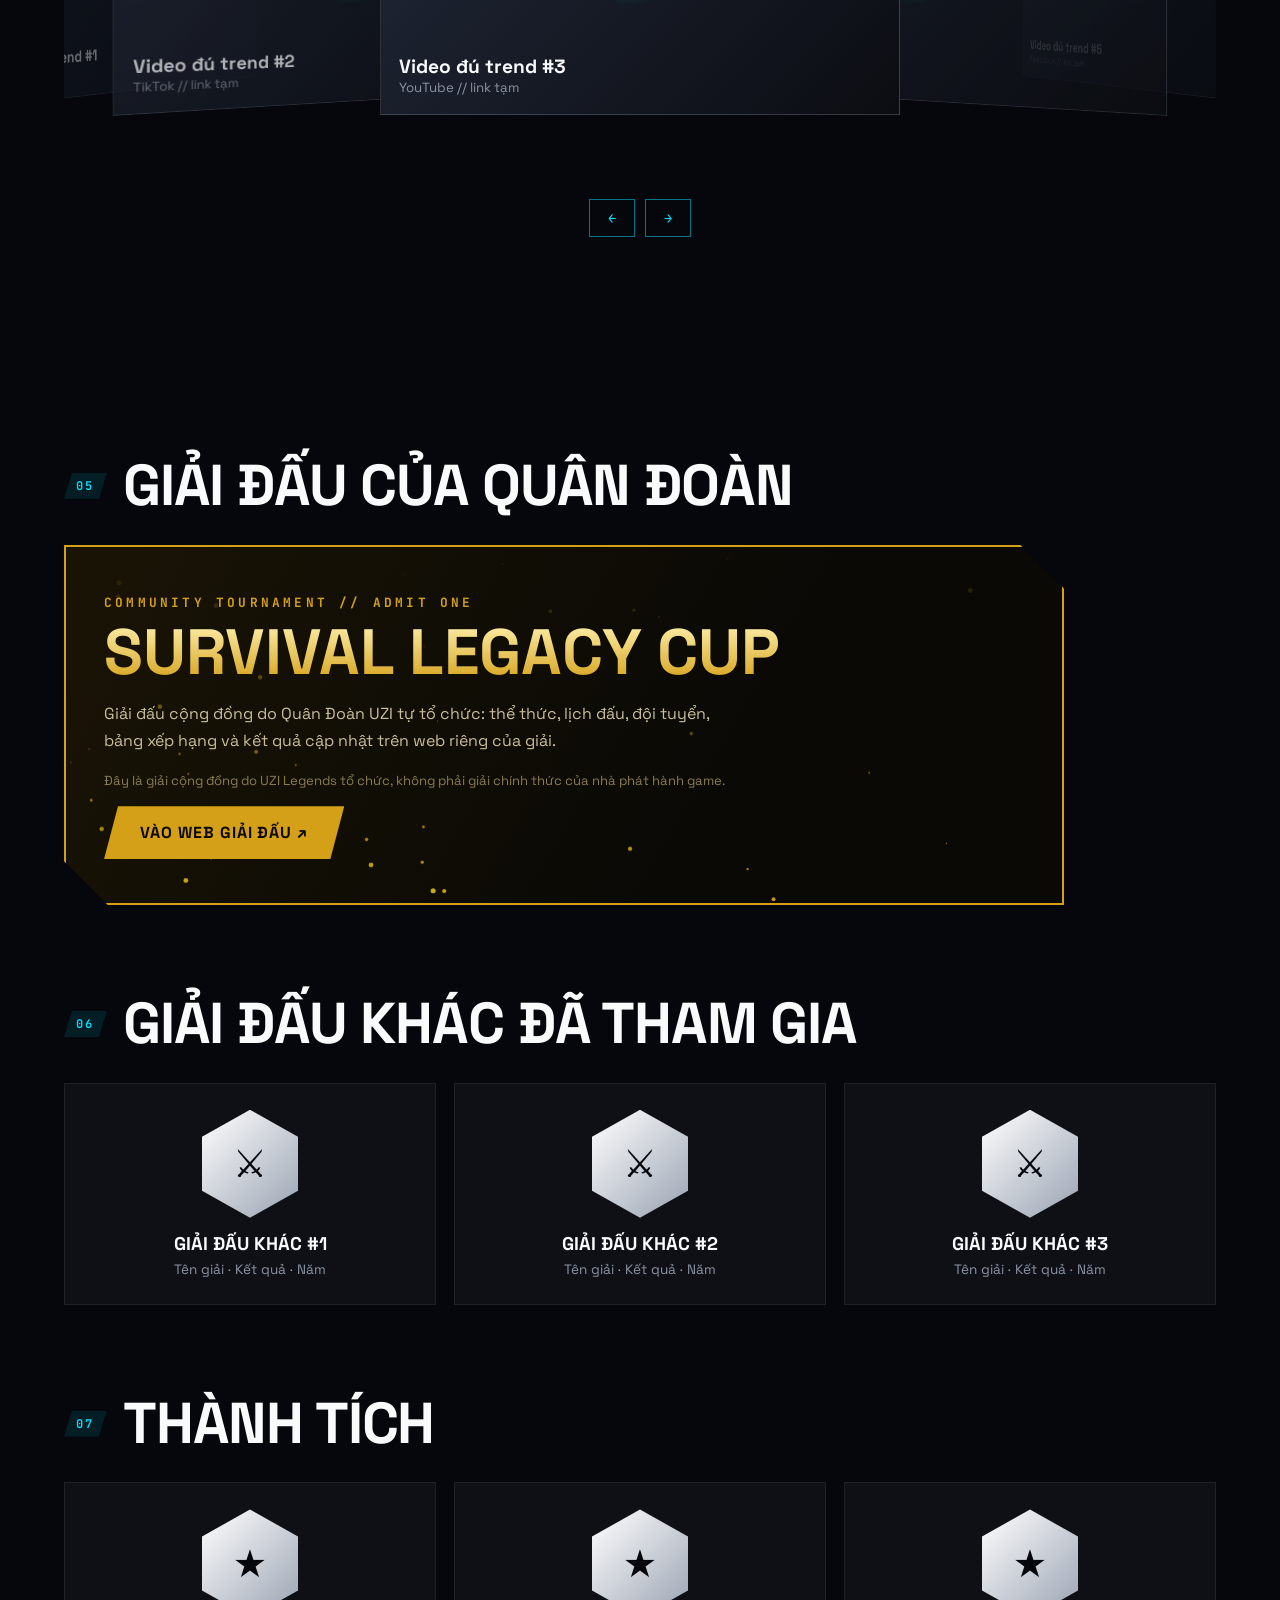
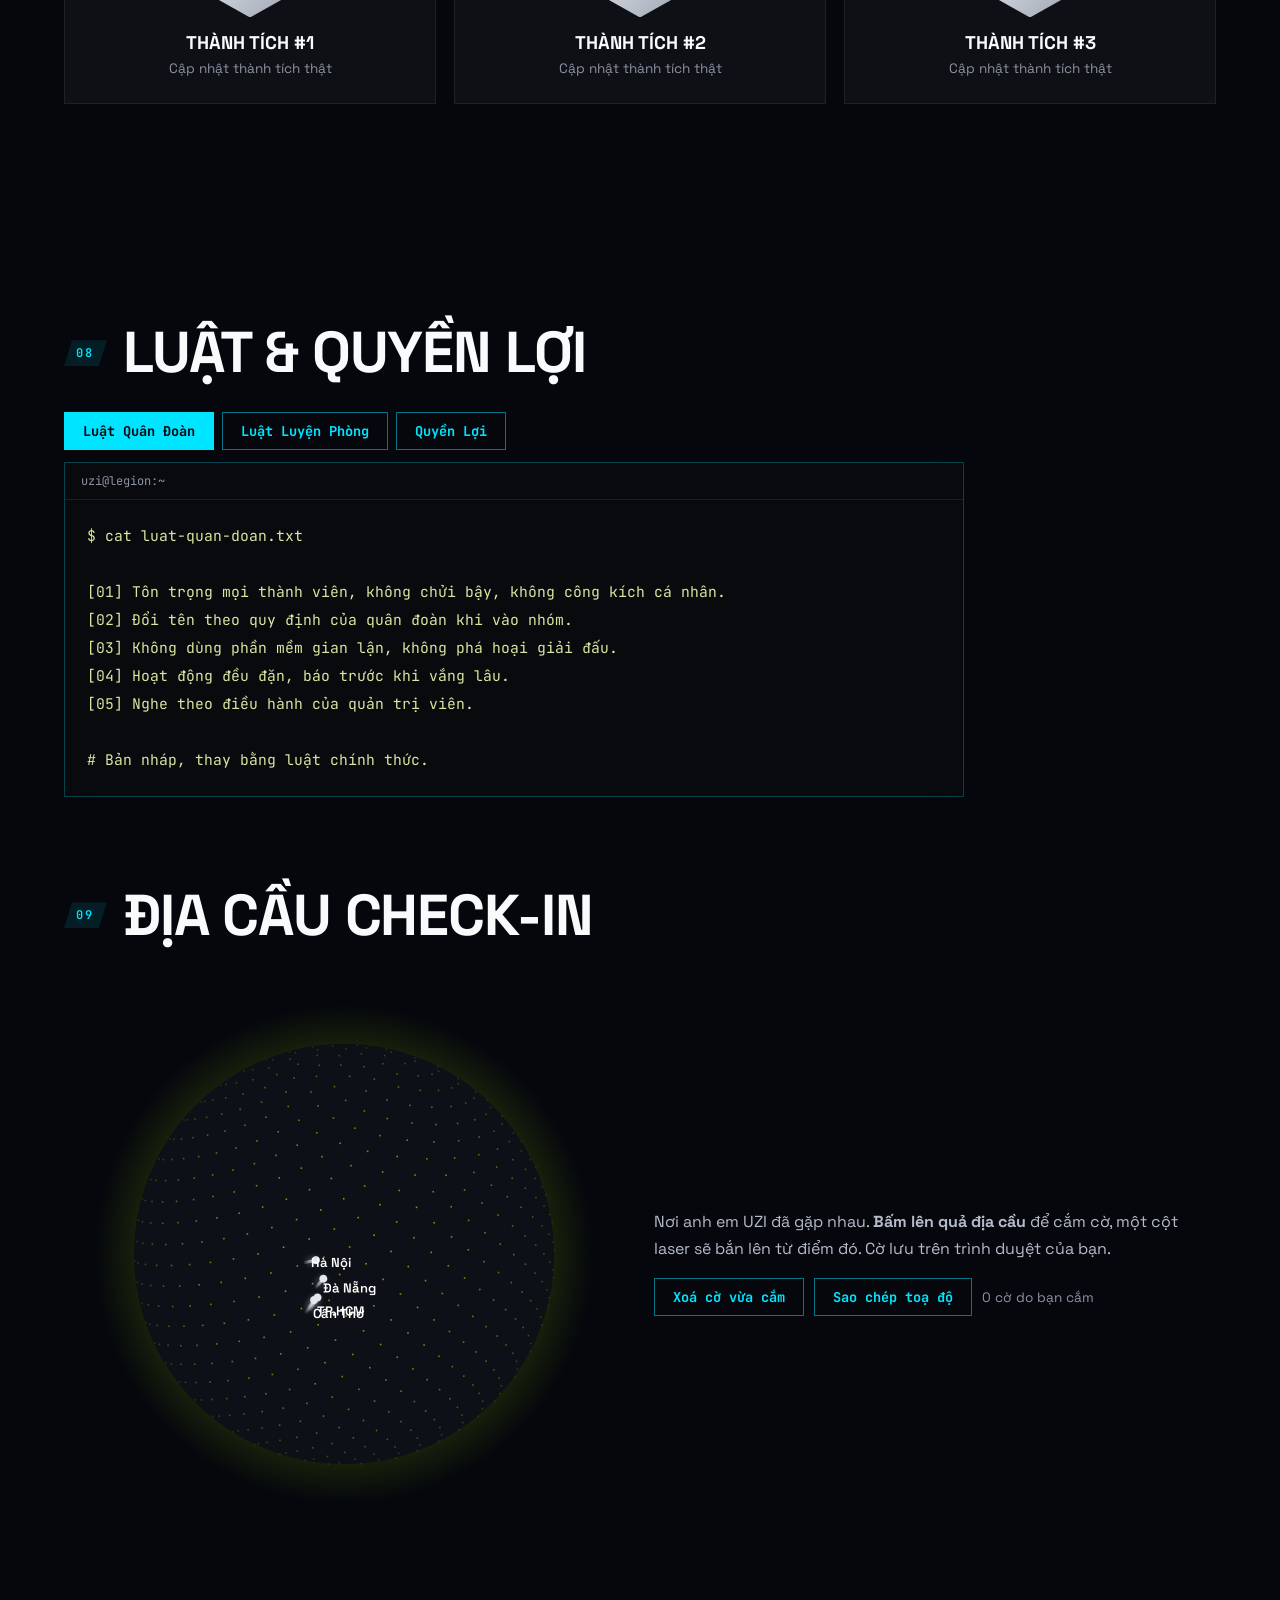
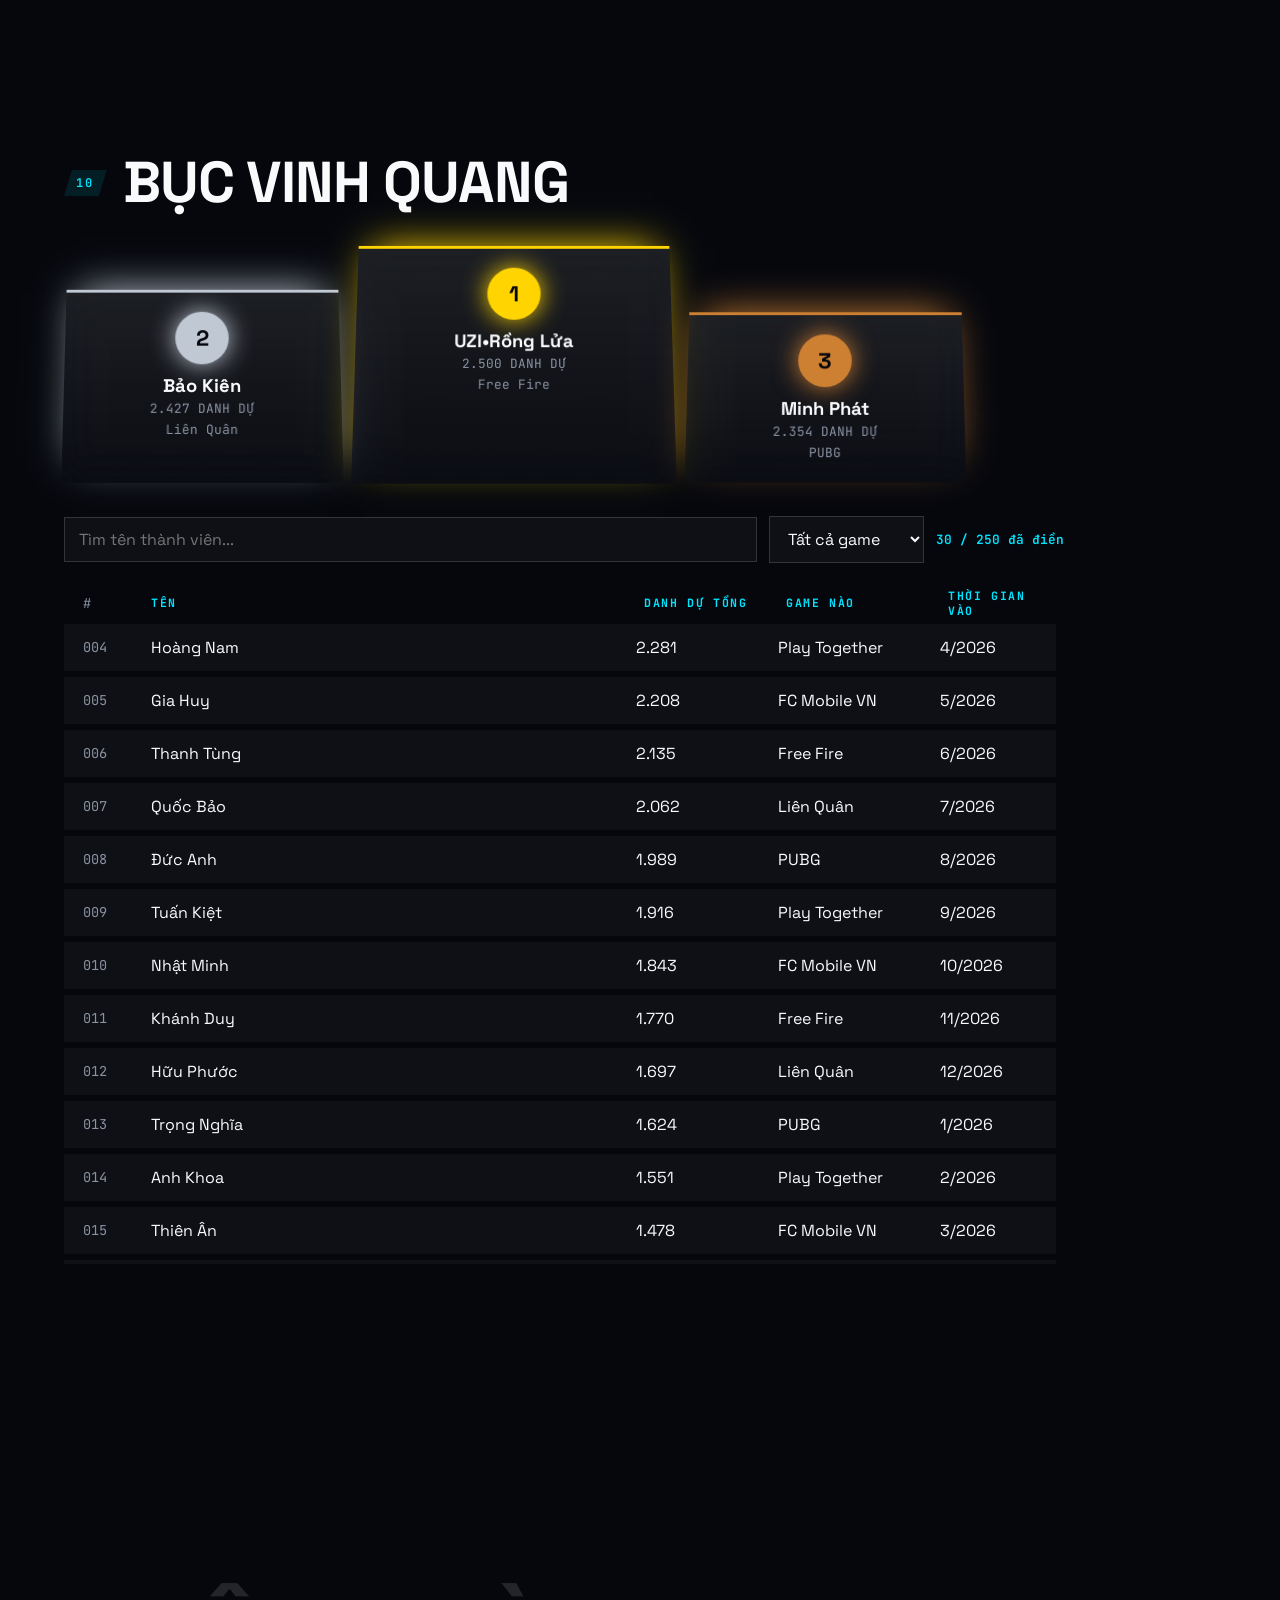
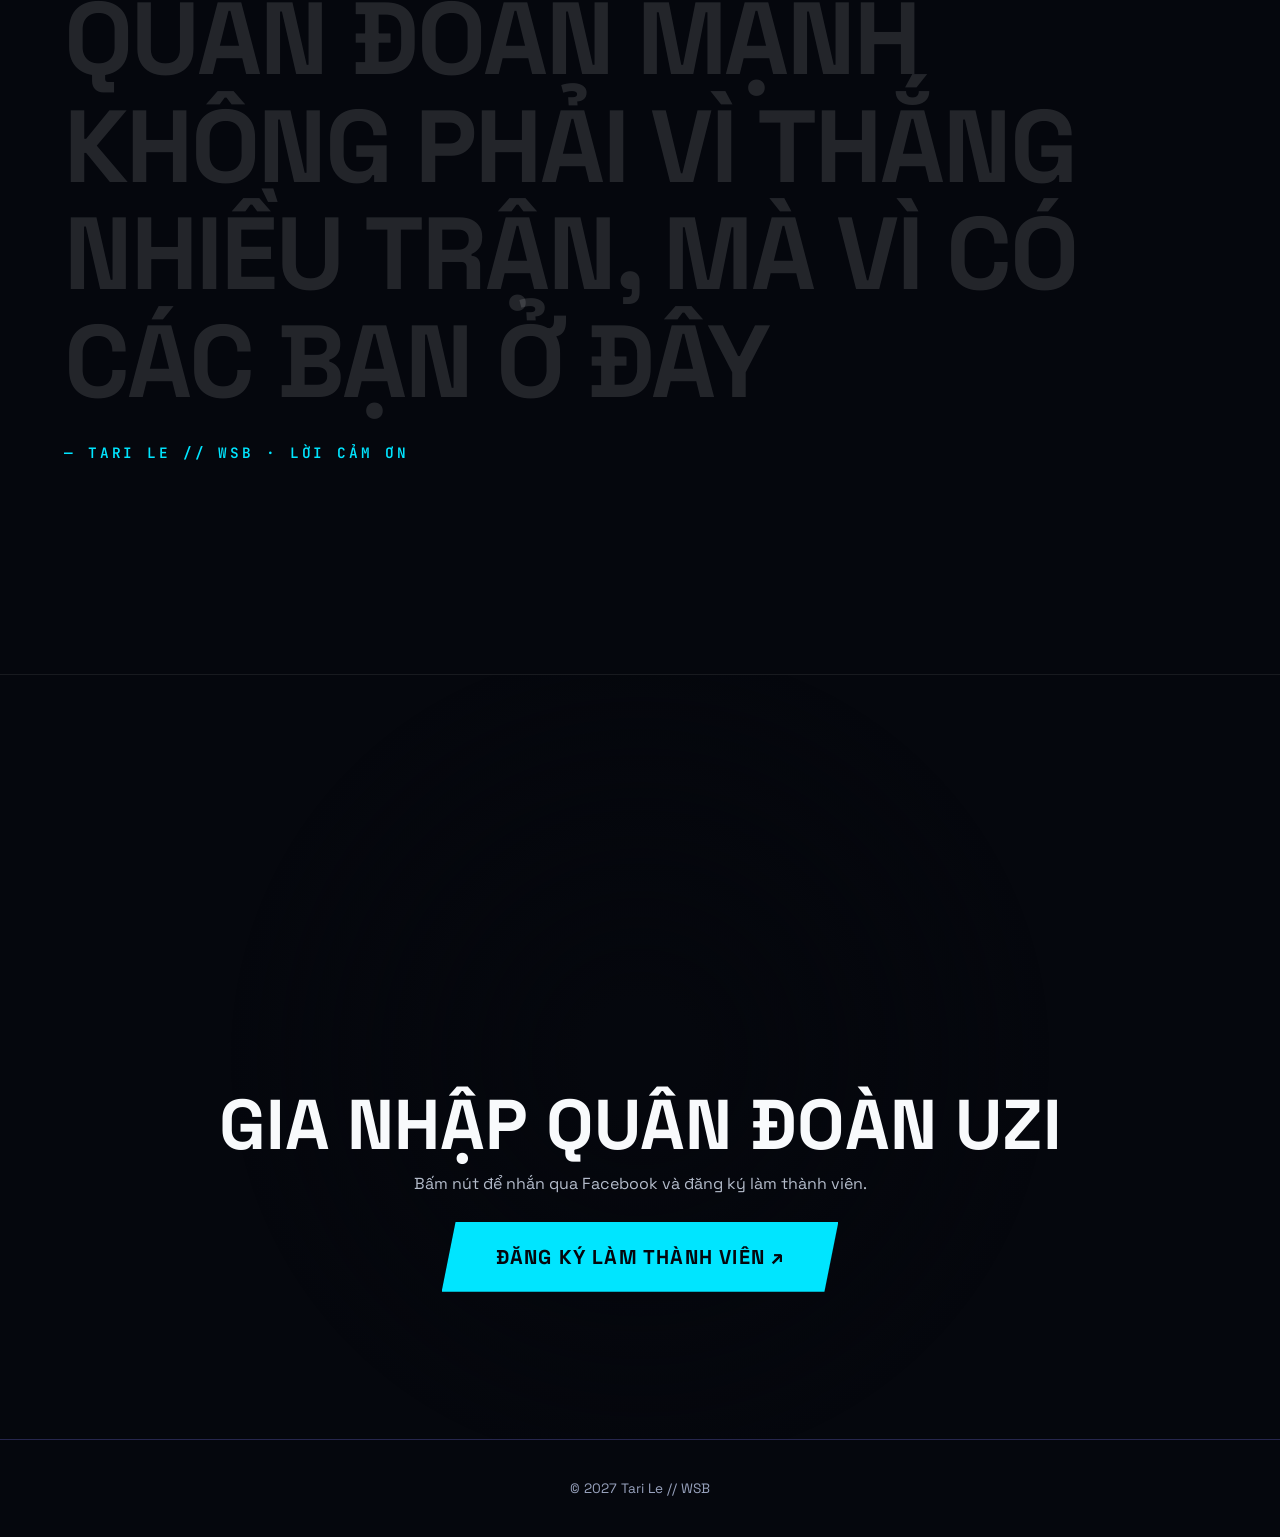
==== commit b63ab803: "Add files via upload" ====
--- a/quan-doan-uzi.html
+++ b/quan-doan-uzi.html
@@ -11,23 +11,9 @@
 <link rel="stylesheet" href="uzi.css">
 </head>
 <body class="uz" id="top">
+<script src="navbar.js"></script>
 <div class="stars" id="st1" aria-hidden="true"></div>
 <div class="stars s2" id="st2" aria-hidden="true"></div>
-<header id="hd">
-  <a class="logo" href="index.html" aria-label="TARI LE – WSB">
-    <img class="logo-img" src="logo-tari%20le.jpg" alt="" width="44" height="44" decoding="async" onerror="this.style.display='none'">
-    <span class="lt"><b id="brandTitle" data-text="TARI LE">TARI LE</b><small id="brandSub" data-text="WSB">WSB</small></span>
-  </a>
-  <button class="burger" id="bg" type="button" aria-label="Mở menu" aria-expanded="false"><span></span><span></span><span></span></button>
-  <nav id="nav" aria-label="Menu chính">
-    <a href="index.html#gioi-thieu" style="--i:0"><i>01</i><span>Giới Thiệu</span></a>
-    <a class="on" href="quan-doan-uzi.html" style="--i:1"><i>02</i><span>Quân Đoàn UZI</span></a>
-    <a class="off" aria-disabled="true" tabindex="-1" title="Sắp ra mắt" style="--i:2"><i>03</i><span>Âm Nhạc</span></a>
-    <a class="off" aria-disabled="true" tabindex="-1" title="Sắp ra mắt" style="--i:3"><i>04</i><span>Games</span></a>
-    <a class="off" aria-disabled="true" tabindex="-1" title="Sắp ra mắt" style="--i:4"><i>05</i><span>Học Tập</span></a>
-    <a class="off" aria-disabled="true" tabindex="-1" title="Sắp ra mắt" style="--i:5"><i>06</i><span>Kênh</span></a>
-  </nav>
-</header>
 <main>
 <section class="zhero" id="hero">
 <div class="mq a" aria-hidden="true"><span>PLAY TOGETHER // GROW TOGETHER // </span><span>PLAY TOGETHER // GROW TOGETHER // </span></div>
--- a/uzi.css
+++ b/uzi.css
@@ -4,7 +4,6 @@
 body.uz::after{content:"";position:fixed;inset:-50%;z-index:60;pointer-events:none;opacity:.07;background-image:url("data:image/svg+xml,%3Csvg xmlns='http://www.w3.org/2000/svg' width='160' height='160'%3E%3Cfilter id='n'%3E%3CfeTurbulence type='fractalNoise' baseFrequency='.9' numOctaves='2'/%3E%3C/filter%3E%3Crect width='160' height='160' filter='url(%23n)'/%3E%3C/svg%3E");animation:grain .9s steps(6) infinite}
 @keyframes grain{20%{transform:translate(-5%,3%)}40%{transform:translate(4%,-6%)}60%{transform:translate(-3%,5%)}80%{transform:translate(6%,2%)}}
 .uz .stars{display:none}
-.uz #hd::after{background:linear-gradient(90deg,var(--red),var(--acid),var(--red));background-size:200% 100%}
 .uz nav a::before{background:var(--acid)}.uz nav a i{color:var(--acid)}
 .uz nav a:hover i,.uz nav a.on i{color:#05070D}
 .uz .logo-img{border-color:var(--acid);box-shadow:0 0 12px rgba(0,229,255,.4)}
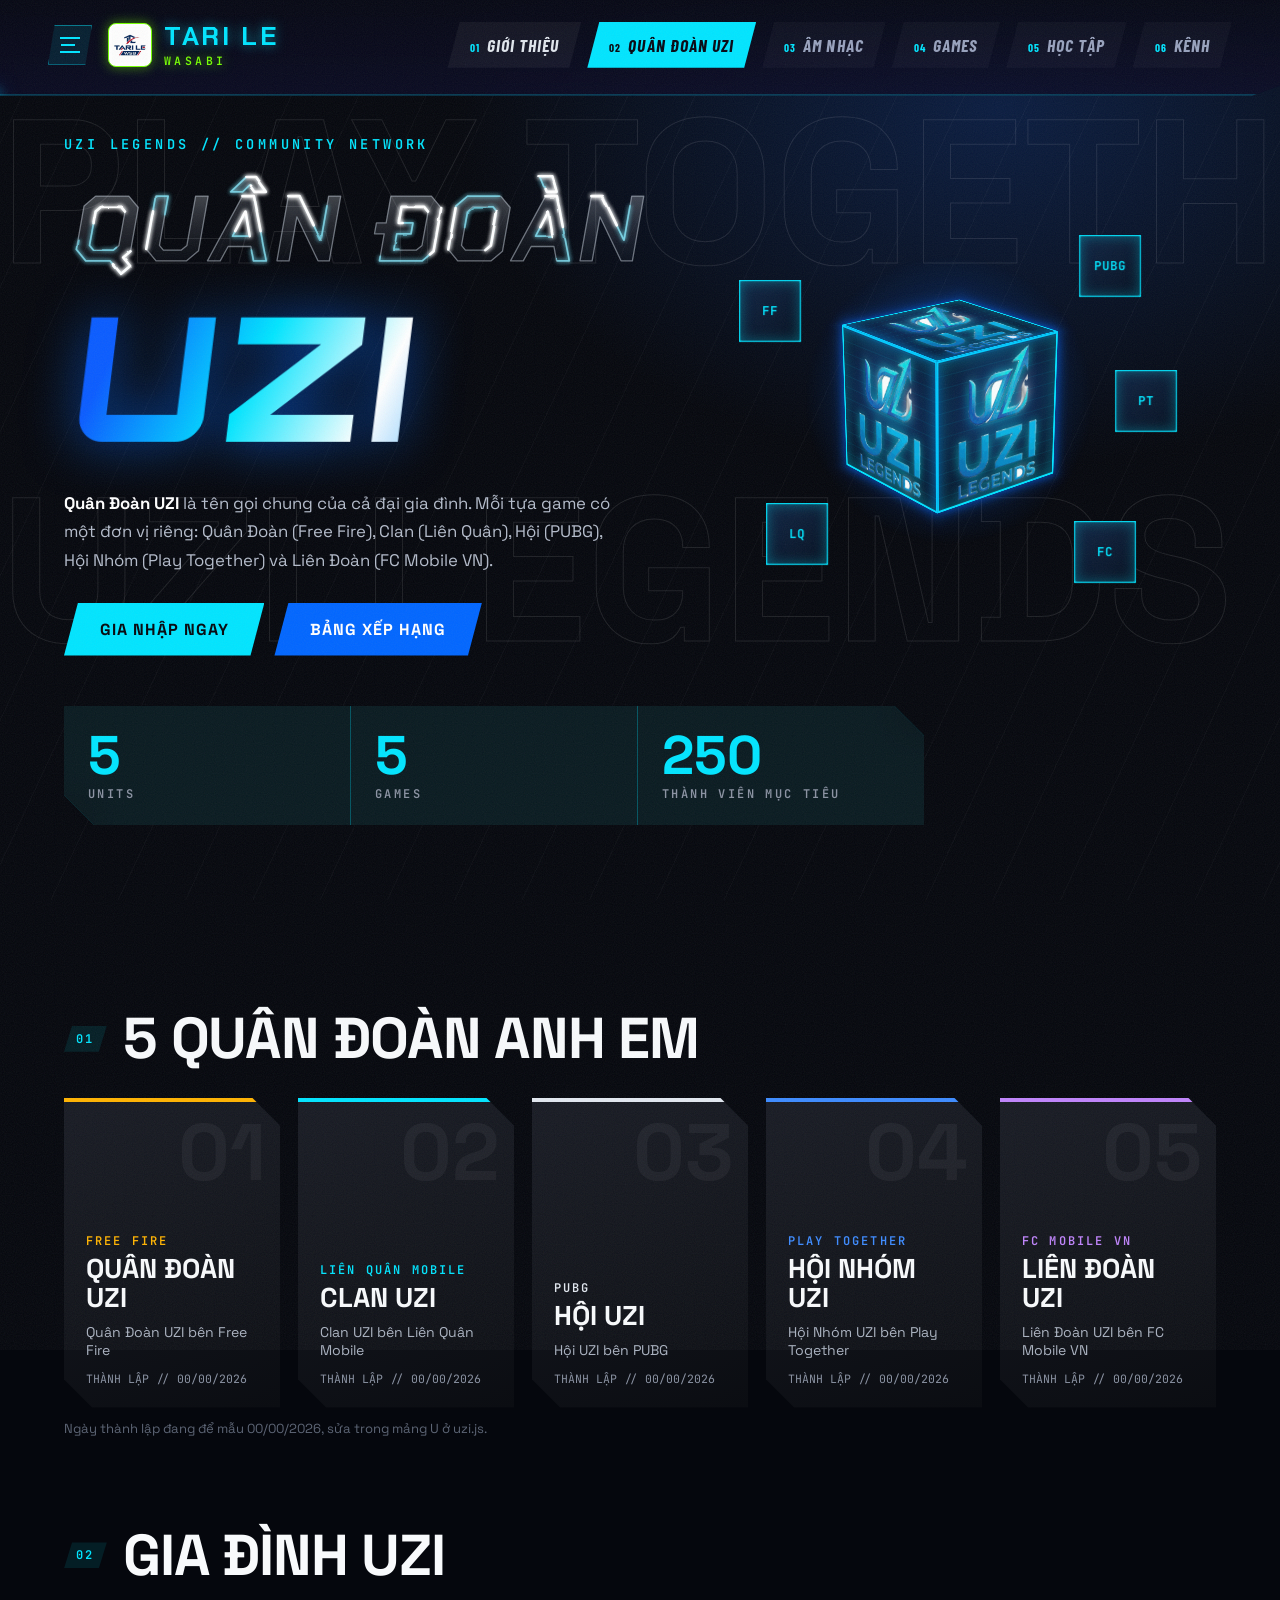
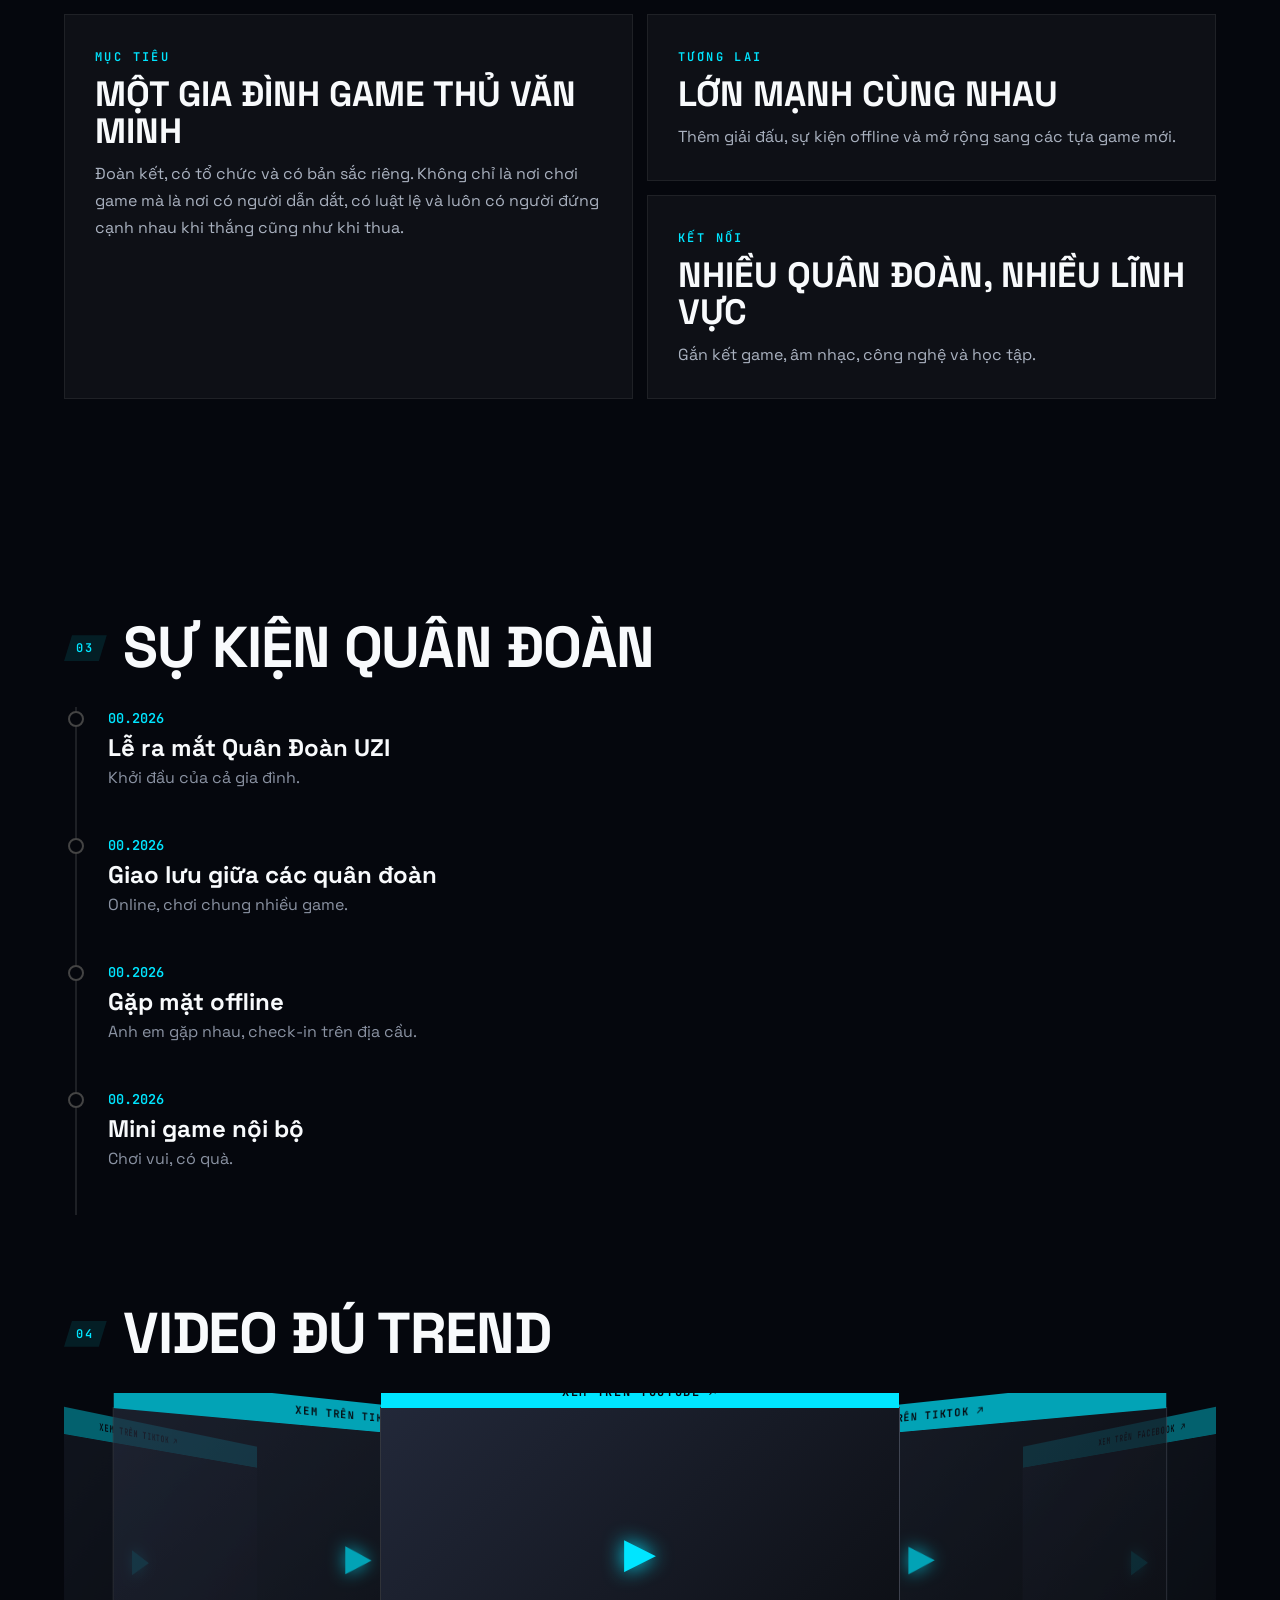
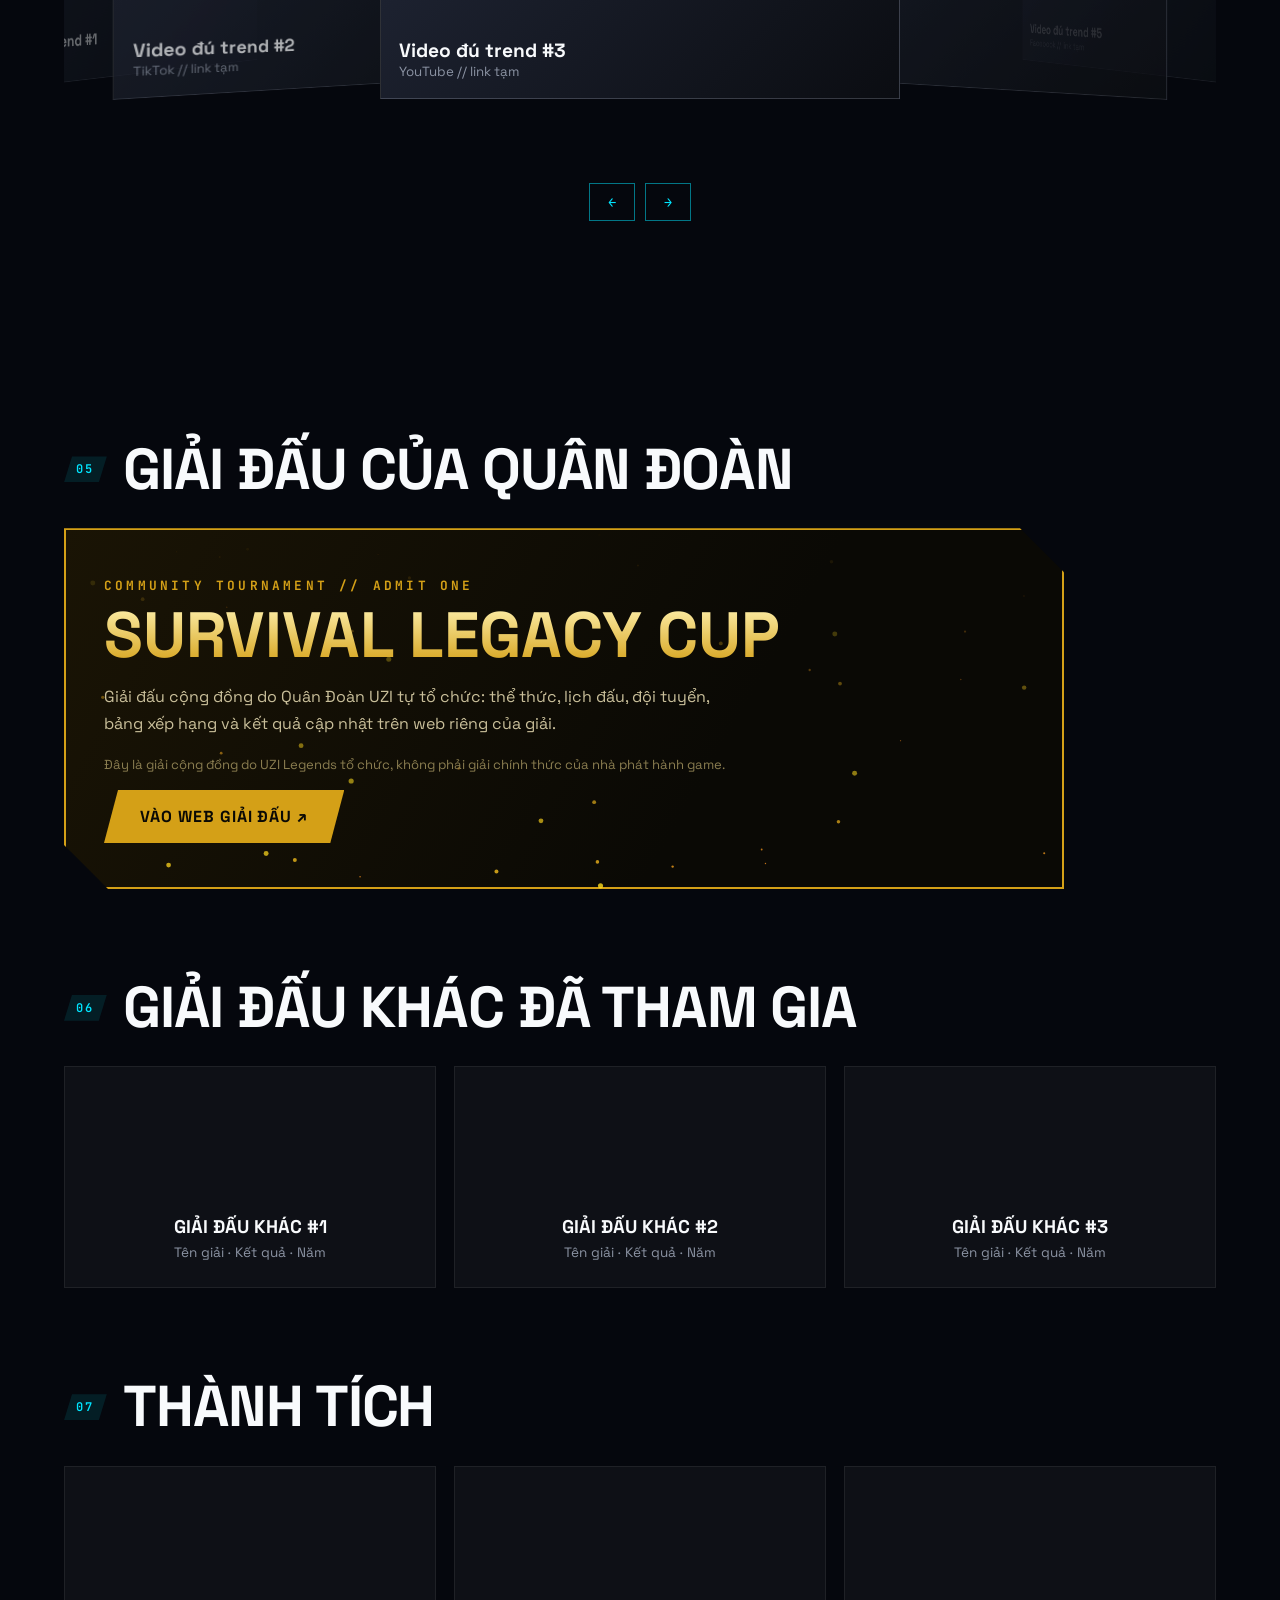
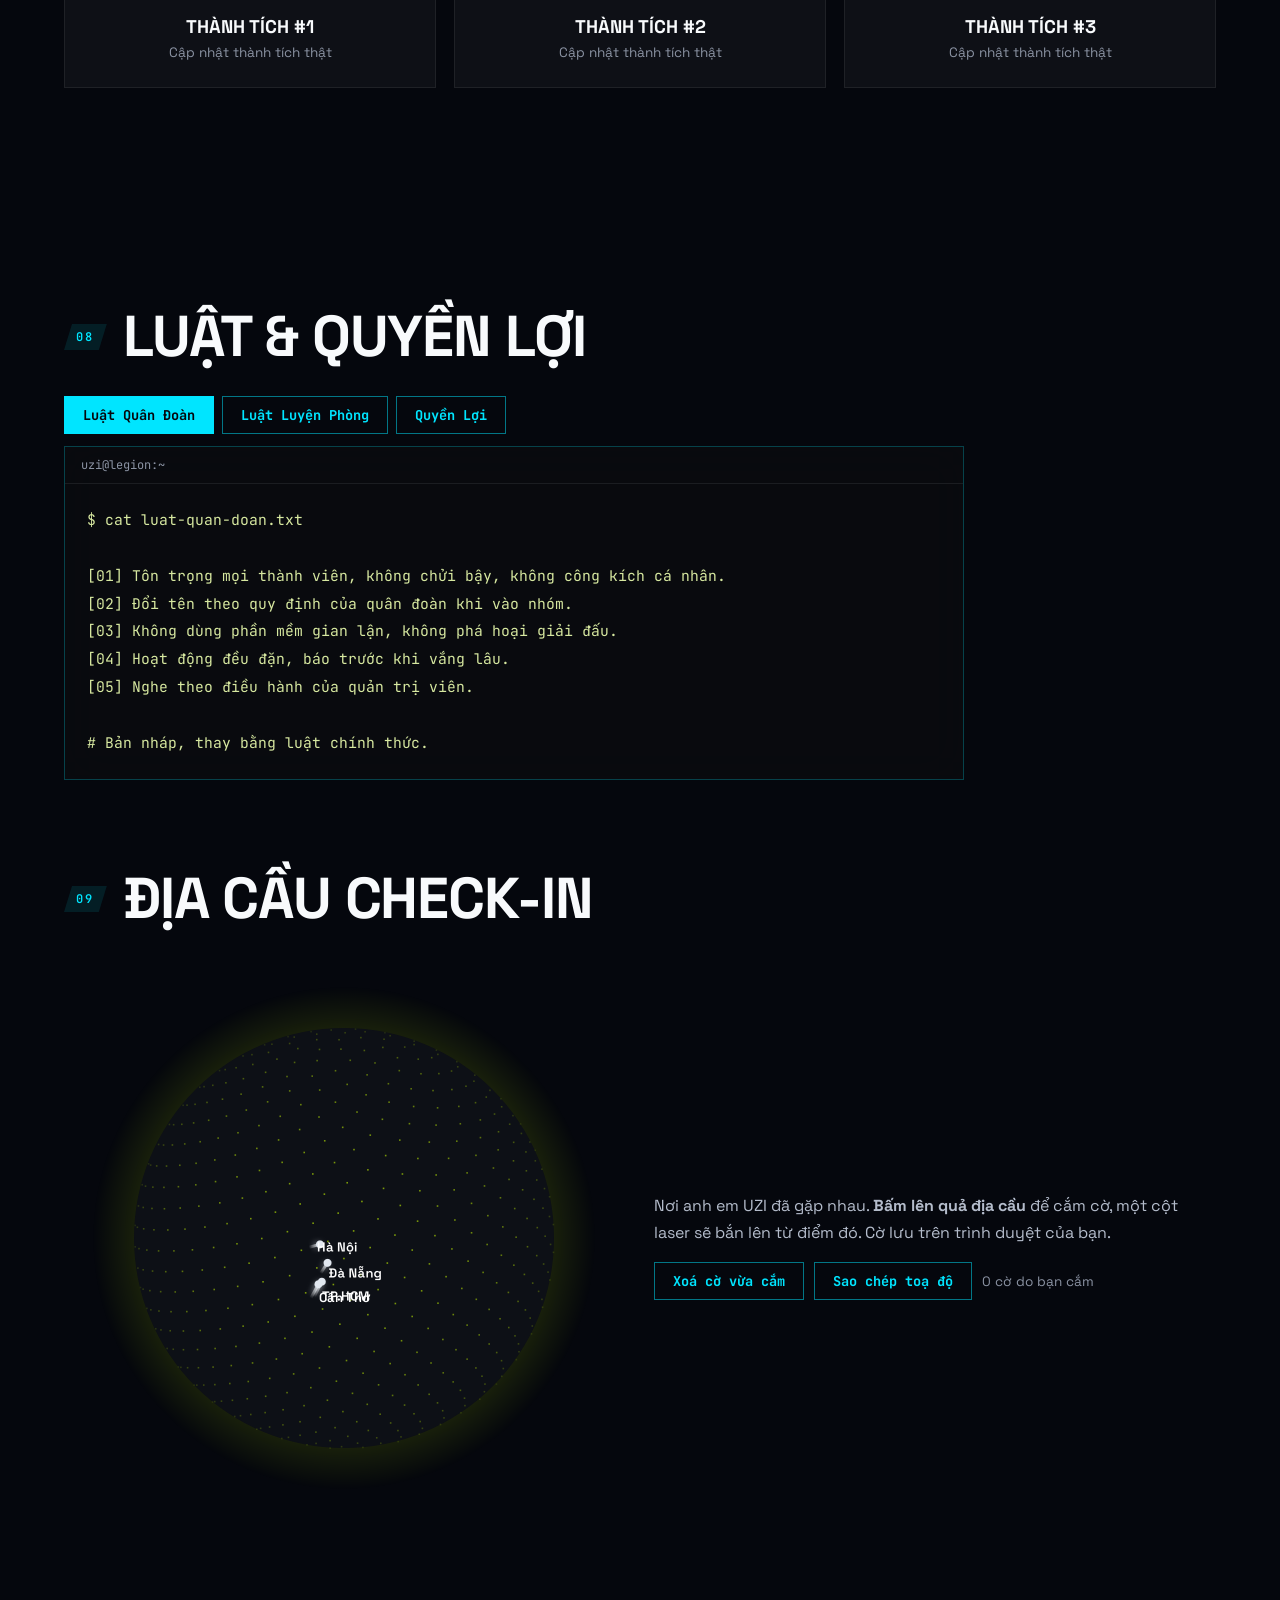
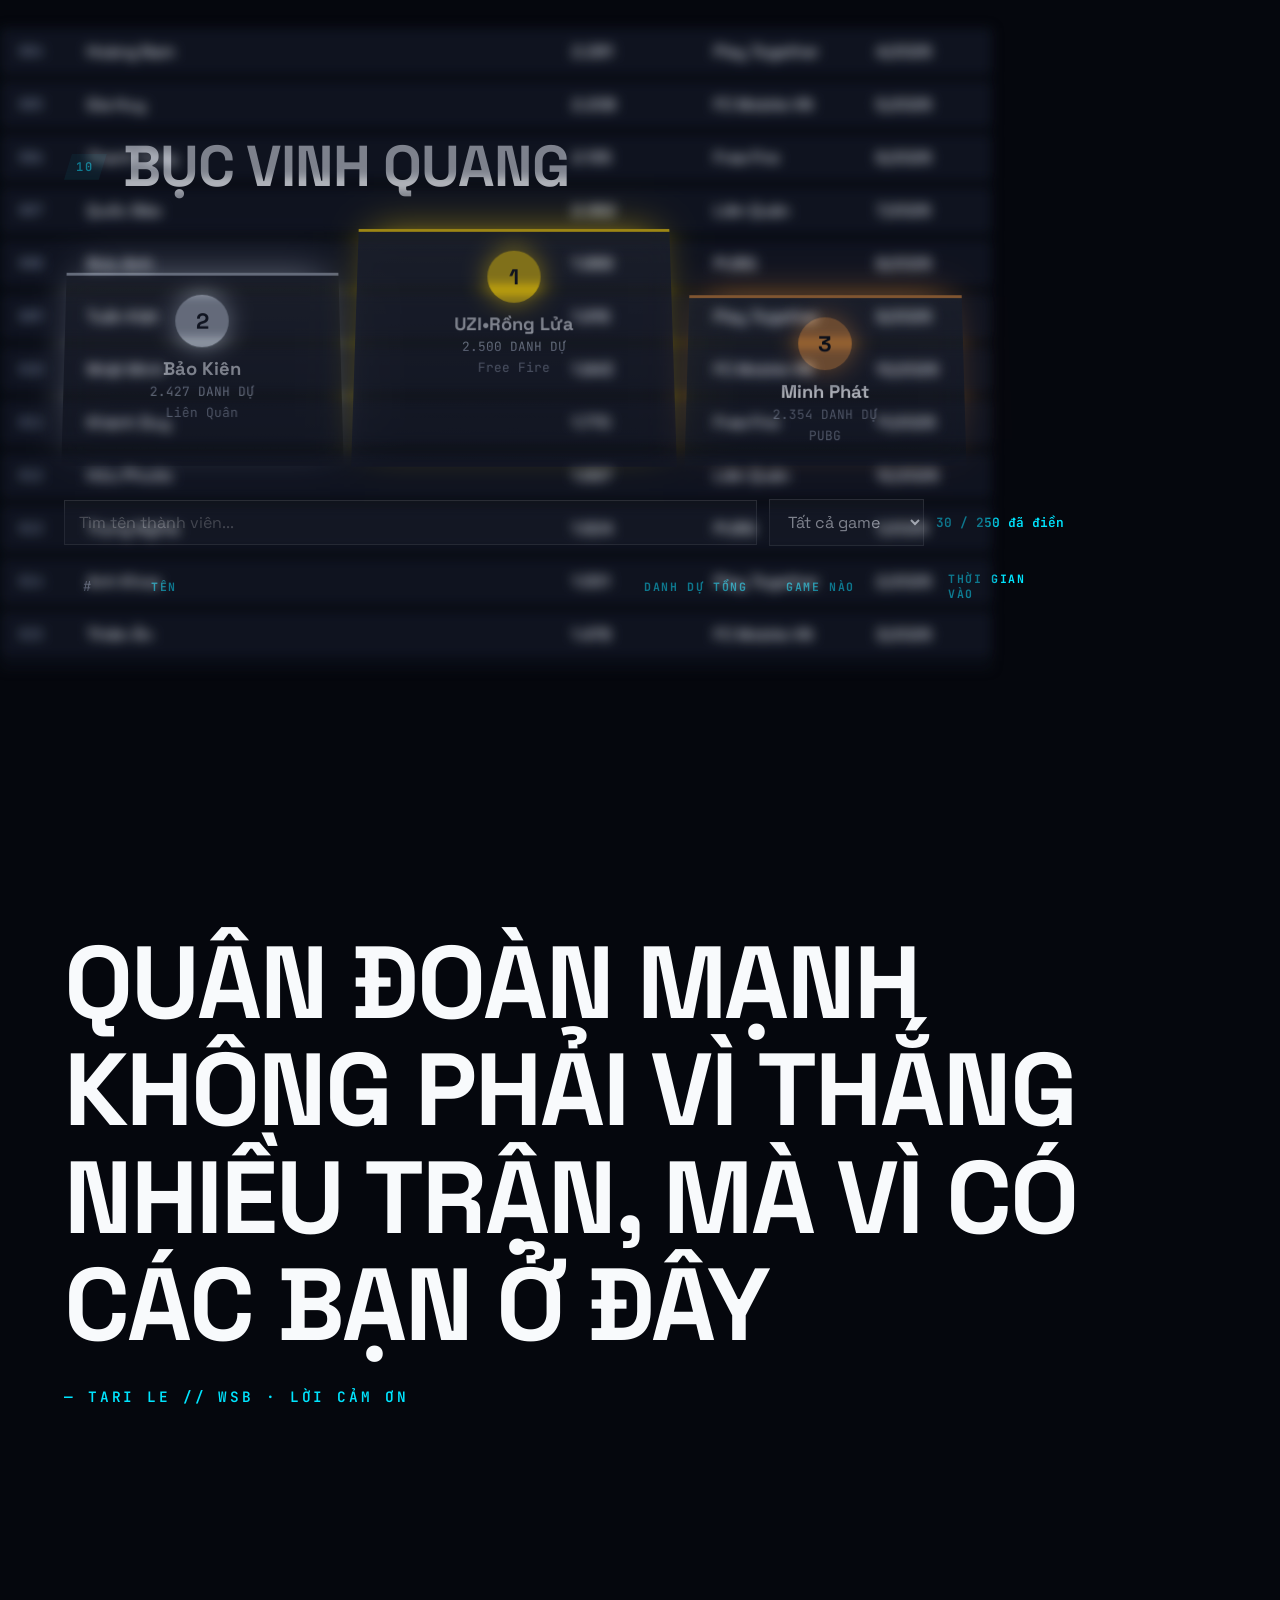
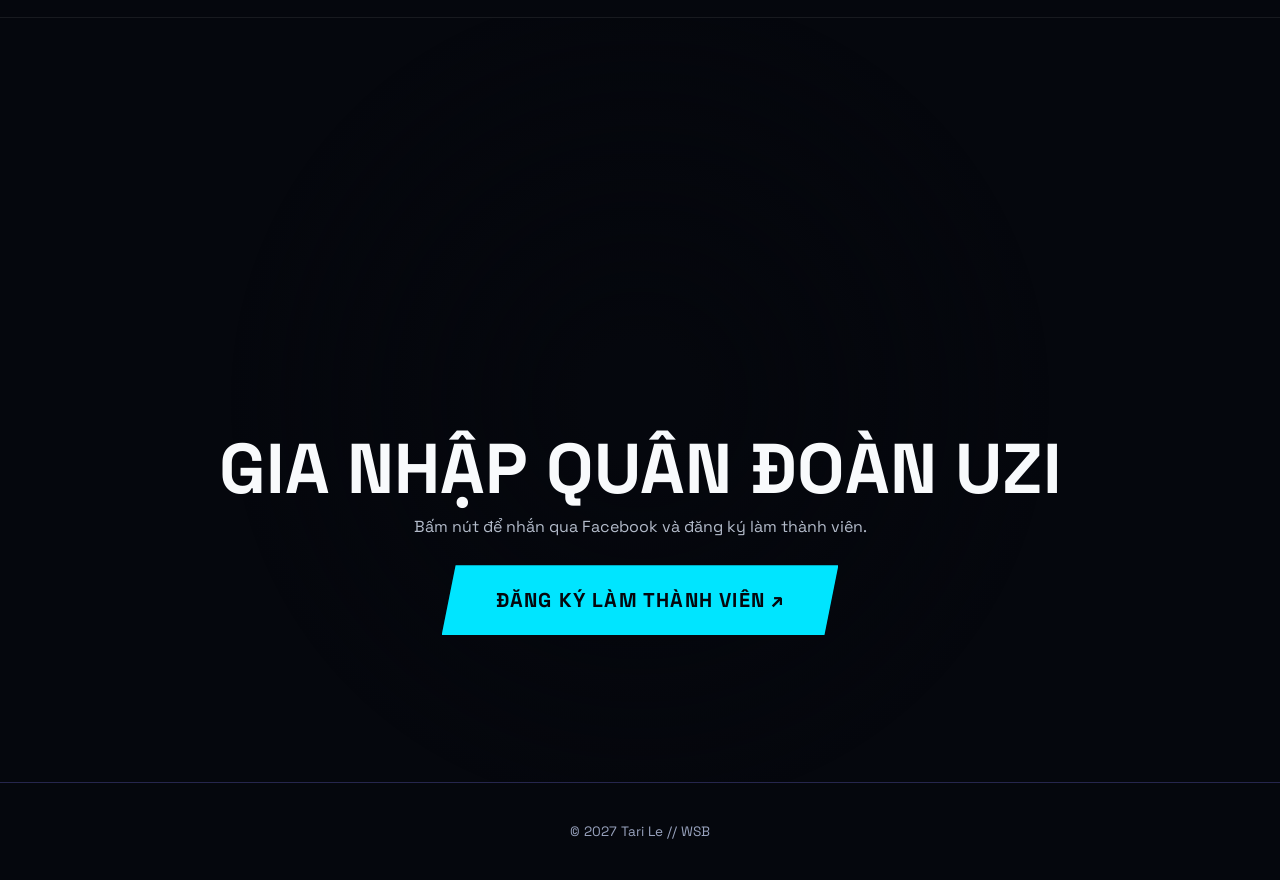
==== commit 4032302b: "Add files via upload" ====
--- a/quan-doan-uzi.html
+++ b/quan-doan-uzi.html
@@ -6,7 +6,7 @@
 <title>QUÂN ĐOÀN UZI // TARI LE</title>
 <link rel="icon" type="image/jpeg" href="logo-tari%20le.jpg">
 <link rel="preconnect" href="https://fonts.googleapis.com">
-<link href="https://fonts.googleapis.com/css2?family=Barlow+Condensed:ital,wght@1,700;1,800&family=Be+Vietnam+Pro:wght@400;500;700;800&family=Chakra+Petch:ital,wght@0,600;0,700;1,700&family=Syne:wght@800&family=Space+Grotesk:wght@500;700&family=JetBrains+Mono:wght@600&display=swap" rel="stylesheet">
+<link href="https://fonts.googleapis.com/css2?family=Barlow+Condensed:ital,wght@1,700;1,800&family=Be+Vietnam+Pro:wght@400;500;700;800&family=Chakra+Petch:ital,wght@0,600;0,700;1,700&family=Orbitron:wght@900&family=Space+Grotesk:wght@500;700&family=JetBrains+Mono:wght@600&display=swap" rel="stylesheet">
 <link rel="stylesheet" href="style.css">
 <link rel="stylesheet" href="uzi.css">
 </head>
@@ -20,7 +20,9 @@
 <div class="mq b" aria-hidden="true"><span>UZI LEGENDS // QUÂN ĐOÀN UZI // </span><span>UZI LEGENDS // QUÂN ĐOÀN UZI // </span></div>
 <div class="hg"><div>
 <p class="zk">UZI LEGENDS // COMMUNITY NETWORK</p>
-<h1 class="hero-t"><span class="to">Quân Đoàn</span><span class="tsw" data-text="UZI"><span class="ts">UZI</span></span></h1>
+<h1 class="hero-t" aria-label="Quân Đoàn UZI">
+<svg class="laser" viewBox="0 0 635.6 125.5" aria-hidden="true" focusable="false"><defs><linearGradient id="steel" x1="0" y1="0" x2="0" y2="1"><stop offset="0" stop-color="#e2e8f0" stop-opacity=".26"/><stop offset="1" stop-color="#64748b" stop-opacity=".05"/></linearGradient><filter id="zap" filterUnits="userSpaceOnUse" x="-12" y="-12" width="659.6" height="149.5"><feTurbulence type="fractalNoise" baseFrequency=".035 .06" numOctaves="1" seed="2" result="n"><animate attributeName="seed" values="2;5;9;14;3;7" dur=".6s" calcMode="discrete" repeatCount="indefinite"/></feTurbulence><feDisplacementMap in="SourceGraphic" in2="n" scale="3" xChannelSelector="R" yChannelSelector="G" result="d"/><feGaussianBlur in="d" stdDeviation="2.4" result="b"/><feMerge><feMergeNode in="b"/><feMergeNode in="b"/><feMergeNode in="d"/></feMerge></filter></defs><g class="bs"><path pathLength="100" d="M71.9 91.2 64 97.8 71.5 107.1 61.7 115.5 49.8 101.5H23.5L13.3 89.1L21.6 42.2L34.1 31.5H70.1L80.3 43.8ZM65.9 48.2 61.7 43.1H40.2L34.2 48.2L27.6 84.8L31.8 89.9H53.4L59.4 84.8Z"/><path pathLength="100" d="M88.9 88.7 99 31.5H112.6L103.2 84.8L107.4 89.9H126.9L132.9 84.8L142.3 31.5H155.9L145.5 90.5L132.6 101.5H99.5Z"/><path pathLength="100" d="M193 31.5H205.4L218.7 101.5H204.9L202.1 86H177.5L168.9 101.5H155.1ZM200.8 74.8 196.3 48.2H196.1L182.3 74.8ZM197.2 10.8H207.8L219.2 26.9H206.8L201.6 19.4H201L193.2 26.9H180.2Z"/><path pathLength="100" d="M242.6 31.5H254.8L277.7 79H277.9L286.2 31.5H299.3L286.9 101.5H274.7L252 54.1H251.8L243.4 101.5H230.3Z"/><path pathLength="100" d="M408 44.3 399.7 91.2 387.5 101.5H341.2L346.3 72.3H335.8L337.9 60.5H348.4L353.5 31.5H397.4ZM393.7 48.2 389.5 43.1H365.1L362 60.5H377.4L375.3 72.3H359.9L356.8 89.9H381.2L387.2 84.8Z"/><path pathLength="100" d="M415.6 89.1 423.9 42.2 436.4 31.5H472.4L482.6 43.8L474.2 91.2L462 101.5H425.8ZM455.7 89.9 461.7 84.8 468.2 48.2 464 43.1H442.5L436.5 48.2L429.9 84.8L434.1 89.9Z"/><path pathLength="100" d="M520.8 31.5H533.2L546.5 101.5H532.7L529.9 86H505.3L496.7 101.5H482.9ZM528.6 74.8 524.1 48.2H523.9L510.1 74.8ZM514.3 10H528.2L532.8 26.9H521.2Z"/><path pathLength="100" d="M570.4 31.5H582.6L605.5 79H605.7L614 31.5H627.1L614.7 101.5H602.5L579.8 54.1H579.6L571.2 101.5H558.1Z"/></g><g class="bm" filter="url(#zap)"><path class="lt" pathLength="100" style="--d:0.00s" d="M71.9 91.2 64 97.8 71.5 107.1 61.7 115.5 49.8 101.5H23.5L13.3 89.1L21.6 42.2L34.1 31.5H70.1L80.3 43.8ZM65.9 48.2 61.7 43.1H40.2L34.2 48.2L27.6 84.8L31.8 89.9H53.4L59.4 84.8Z"/><path class="lh" pathLength="100" style="--d:0.00s" d="M71.9 91.2 64 97.8 71.5 107.1 61.7 115.5 49.8 101.5H23.5L13.3 89.1L21.6 42.2L34.1 31.5H70.1L80.3 43.8ZM65.9 48.2 61.7 43.1H40.2L34.2 48.2L27.6 84.8L31.8 89.9H53.4L59.4 84.8Z"/><path class="lt" pathLength="100" style="--d:-0.37s" d="M88.9 88.7 99 31.5H112.6L103.2 84.8L107.4 89.9H126.9L132.9 84.8L142.3 31.5H155.9L145.5 90.5L132.6 101.5H99.5Z"/><path class="lh" pathLength="100" style="--d:-0.37s" d="M88.9 88.7 99 31.5H112.6L103.2 84.8L107.4 89.9H126.9L132.9 84.8L142.3 31.5H155.9L145.5 90.5L132.6 101.5H99.5Z"/><path class="lt" pathLength="100" style="--d:-0.74s" d="M193 31.5H205.4L218.7 101.5H204.9L202.1 86H177.5L168.9 101.5H155.1ZM200.8 74.8 196.3 48.2H196.1L182.3 74.8ZM197.2 10.8H207.8L219.2 26.9H206.8L201.6 19.4H201L193.2 26.9H180.2Z"/><path class="lh" pathLength="100" style="--d:-0.74s" d="M193 31.5H205.4L218.7 101.5H204.9L202.1 86H177.5L168.9 101.5H155.1ZM200.8 74.8 196.3 48.2H196.1L182.3 74.8ZM197.2 10.8H207.8L219.2 26.9H206.8L201.6 19.4H201L193.2 26.9H180.2Z"/><path class="lt" pathLength="100" style="--d:-1.11s" d="M242.6 31.5H254.8L277.7 79H277.9L286.2 31.5H299.3L286.9 101.5H274.7L252 54.1H251.8L243.4 101.5H230.3Z"/><path class="lh" pathLength="100" style="--d:-1.11s" d="M242.6 31.5H254.8L277.7 79H277.9L286.2 31.5H299.3L286.9 101.5H274.7L252 54.1H251.8L243.4 101.5H230.3Z"/><path class="lt" pathLength="100" style="--d:-1.48s" d="M408 44.3 399.7 91.2 387.5 101.5H341.2L346.3 72.3H335.8L337.9 60.5H348.4L353.5 31.5H397.4ZM393.7 48.2 389.5 43.1H365.1L362 60.5H377.4L375.3 72.3H359.9L356.8 89.9H381.2L387.2 84.8Z"/><path class="lh" pathLength="100" style="--d:-1.48s" d="M408 44.3 399.7 91.2 387.5 101.5H341.2L346.3 72.3H335.8L337.9 60.5H348.4L353.5 31.5H397.4ZM393.7 48.2 389.5 43.1H365.1L362 60.5H377.4L375.3 72.3H359.9L356.8 89.9H381.2L387.2 84.8Z"/><path class="lt" pathLength="100" style="--d:-1.85s" d="M415.6 89.1 423.9 42.2 436.4 31.5H472.4L482.6 43.8L474.2 91.2L462 101.5H425.8ZM455.7 89.9 461.7 84.8 468.2 48.2 464 43.1H442.5L436.5 48.2L429.9 84.8L434.1 89.9Z"/><path class="lh" pathLength="100" style="--d:-1.85s" d="M415.6 89.1 423.9 42.2 436.4 31.5H472.4L482.6 43.8L474.2 91.2L462 101.5H425.8ZM455.7 89.9 461.7 84.8 468.2 48.2 464 43.1H442.5L436.5 48.2L429.9 84.8L434.1 89.9Z"/><path class="lt" pathLength="100" style="--d:-2.22s" d="M520.8 31.5H533.2L546.5 101.5H532.7L529.9 86H505.3L496.7 101.5H482.9ZM528.6 74.8 524.1 48.2H523.9L510.1 74.8ZM514.3 10H528.2L532.8 26.9H521.2Z"/><path class="lh" pathLength="100" style="--d:-2.22s" d="M520.8 31.5H533.2L546.5 101.5H532.7L529.9 86H505.3L496.7 101.5H482.9ZM528.6 74.8 524.1 48.2H523.9L510.1 74.8ZM514.3 10H528.2L532.8 26.9H521.2Z"/><path class="lt" pathLength="100" style="--d:-2.59s" d="M570.4 31.5H582.6L605.5 79H605.7L614 31.5H627.1L614.7 101.5H602.5L579.8 54.1H579.6L571.2 101.5H558.1Z"/><path class="lh" pathLength="100" style="--d:-2.59s" d="M570.4 31.5H582.6L605.5 79H605.7L614 31.5H627.1L614.7 101.5H602.5L579.8 54.1H579.6L571.2 101.5H558.1Z"/></g></svg>
+<span class="tsw" data-text="UZI" aria-hidden="true"><span class="ts">UZI</span></span></h1>
 <p class="zl"><b>Quân Đoàn UZI</b> là tên gọi chung của cả đại gia đình. Mỗi tựa game có một đơn vị riêng: Quân Đoàn (Free Fire), Clan (Liên Quân), Hội (PUBG), Hội Nhóm (Play Together) và Liên Đoàn (FC Mobile VN).</p>
 <a class="bt" href="#join">Gia nhập ngay</a><a class="bt r" href="#vinh">Bảng xếp hạng</a></div>
 <div class="cube-stage" id="stage" aria-hidden="true"></div></div>
--- a/uzi.css
+++ b/uzi.css
@@ -128,10 +128,18 @@
 .uz nav a,nav a{white-space:nowrap}
 @media(max-width:1250px){.uz nav a{padding:12px 14px;font-size:1rem}}
 .hg{grid-template-columns:1.1fr 1fr}.hg>div{min-width:0}
-.hero-t{margin:0;font-family:'Syne','Chakra Petch','Be Vietnam Pro',sans-serif;text-transform:uppercase;line-height:.92}
-.to{display:block;margin-bottom:6px;font-size:clamp(2.2rem,5.6vw,5rem);font-weight:800;letter-spacing:.05em;color:transparent;-webkit-text-stroke:1.5px rgba(226,232,240,.75);filter:drop-shadow(0 0 10px rgba(0,229,255,.4))}
-.tsw{position:relative;display:block;width:max-content;font-size:clamp(5.5rem,16vw,14rem);font-weight:800;letter-spacing:-.02em}
-.ts{display:block;background:linear-gradient(135deg,#fff 15%,#00E5FF 55%,#0066FF 100%);-webkit-background-clip:text;background-clip:text;color:transparent;filter:drop-shadow(0 0 28px rgba(0,102,255,.65))}
+.hero-t{margin:0;line-height:1}
+/* QUÂN ĐOÀN: viền chữ mờ + tia laser bạc chạy quanh từng chữ */
+.laser{display:block;width:min(100%,640px);height:auto;margin:0 0 .1em;overflow:visible}
+.laser .bs path{fill:url(#steel);stroke:#cbd5e1;stroke-opacity:.5;stroke-width:1.4;stroke-linejoin:round}
+.laser .bm path{fill:none;stroke-linejoin:round;stroke-linecap:round;animation:lz 3.2s linear infinite;animation-delay:var(--d,0s)}
+.laser .lt{stroke:#7DEBFF;stroke-opacity:.6;stroke-width:2;stroke-dasharray:26 74;--o:124;--e:24}
+.laser .lh{stroke:#fff;stroke-width:2.8;stroke-dasharray:12 88;--o:100;--e:0}
+@keyframes lz{from{stroke-dashoffset:var(--o)}to{stroke-dashoffset:var(--e)}}
+/* UZI: kim loại lỏng + tia quét + glitch tách màu */
+.tsw{position:relative;display:block;width:max-content;font-family:'Orbitron','Chakra Petch','Be Vietnam Pro',sans-serif;font-size:clamp(4.6rem,13.5vw,12rem);font-weight:900;letter-spacing:.04em;line-height:1.05;transform:skewX(-7deg);transform-origin:left bottom}
+.ts{display:block;color:transparent;background:linear-gradient(180deg,transparent 46%,rgba(255,255,255,.95) 50%,transparent 54%) 0 100%/100% 300% no-repeat,linear-gradient(110deg,#0A5CFF 8%,#00E5FF 28%,#fff 46%,#9FD8FF 54%,#00E5FF 72%,#0A5CFF 92%) 0 0/200% 100% repeat-x;-webkit-background-clip:text;background-clip:text;filter:drop-shadow(0 0 26px rgba(0,102,255,.6));animation:uzc 3.6s linear infinite}
+@keyframes uzc{to{background-position:0 0,200% 0}}
 .tsw::before,.tsw::after{content:attr(data-text);position:absolute;inset:0;pointer-events:none;clip-path:inset(0 0 100% 0)}
 .tsw::before{color:#00E5FF;animation:gl1 5s infinite}.tsw::after{color:#0066FF;animation:gl1 5s infinite .07s}
 @keyframes gl1{0%,91%,100%{clip-path:inset(0 0 100% 0);transform:none}92%{clip-path:inset(18% 0 62% 0);transform:translateX(-10px)}94%{clip-path:inset(55% 0 25% 0);transform:translateX(9px)}96%{clip-path:inset(76% 0 6% 0);transform:translateX(-6px)}98%{clip-path:inset(0 0 100% 0)}}
@@ -139,7 +147,25 @@
 .cube-stage::before{content:"";position:absolute;width:300px;height:300px;border-radius:50%;background:radial-gradient(circle,rgba(0,102,255,.4),transparent 68%)}
 .cube{position:relative;width:150px;height:150px;transform-style:preserve-3d}
 .cube>div{position:absolute;inset:0;display:grid;place-items:center;font:800 2.4rem var(--f);color:#00E5FF;background:rgba(10,25,48,.82);border:2px solid #00E5FF;box-shadow:inset 0 0 22px rgba(0,229,255,.4),0 0 16px rgba(0,102,255,.5)}
-.cube img{position:absolute;inset:8%;width:84%;height:84%;object-fit:contain;border-radius:6px}
+/* Mặt khối mẹ: kính hologram + logo phủ kín, từng lớp chữ có hiệu ứng riêng.
+   --m là logo UZI đã tách nền (nhúng sẵn, không cần thêm file ảnh) */
+.cube>div{overflow:hidden;background:repeating-linear-gradient(0deg,rgba(0,229,255,.07) 0 1px,transparent 1px 12px),radial-gradient(circle at 50% 38%,#12407A 0%,#081A36 62%,#050D1C 100%)}
+.cube>div::after{content:"";position:absolute;left:0;right:0;top:-45%;height:40%;background:linear-gradient(180deg,transparent,rgba(0,229,255,.25),rgba(255,255,255,.45),transparent);pointer-events:none;animation:hs 3s linear infinite}
+@keyframes hs{to{top:110%}}
+.lg{position:absolute;top:2%;bottom:2%;left:50%;aspect-ratio:350/482;transform:translateX(-50%);--m:url([data-uri])}
+.lb,.im{position:absolute;inset:0;background:var(--m) center/100% 100% no-repeat}
+.lb{filter:blur(6px) brightness(1.9) saturate(1.6);opacity:.55;animation:lgp 2.4s ease-in-out infinite alternate}
+.ly{position:absolute;inset:0}
+.ly.a{clip-path:inset(0 0 47.2% 0);animation:lgf 3.4s ease-in-out infinite alternate}
+.ly.b{clip-path:inset(52.8% 0 13.07% 0);animation:lgg 4.2s steps(1,end) infinite}
+.ly.c{clip-path:inset(86.93% 0 0 0);animation:lgl 2.6s steps(1,end) infinite}
+.sh{position:absolute;inset:0;-webkit-mask:var(--m) center/100% 100% no-repeat;mask:var(--m) center/100% 100% no-repeat;background:linear-gradient(105deg,transparent 38%,rgba(255,255,255,.95) 50%,transparent 62%) 150% 0/300% 100% no-repeat;animation:shx 3s linear infinite}
+.ly.b .sh{animation-delay:.45s}.ly.c .sh{animation-delay:.9s}
+@keyframes shx{to{background-position:-50% 0}}
+@keyframes lgp{from{opacity:.25}to{opacity:.75}}
+@keyframes lgf{from{transform:translateY(-1.2%)}to{transform:translateY(1.2%)}}
+@keyframes lgg{0%,100%{transform:none;filter:none}90%{transform:translateX(-2.5%);filter:drop-shadow(-2px 0 #FF2A85) drop-shadow(2px 0 #00E5FF)}92%{transform:translateX(2.5%);filter:drop-shadow(2px 0 #FF2A85) drop-shadow(-2px 0 #00E5FF)}94%{transform:translateX(-1%);filter:none}95%{transform:none}}
+@keyframes lgl{0%,100%{opacity:1}71%{opacity:.55}73%{opacity:1}78%{opacity:.7}80%{opacity:1}}
 .cube>div:nth-child(1){transform:translateZ(75px)}.cube>div:nth-child(2){transform:rotateY(180deg) translateZ(75px)}.cube>div:nth-child(3){transform:rotateY(90deg) translateZ(75px)}.cube>div:nth-child(4){transform:rotateY(-90deg) translateZ(75px)}.cube>div:nth-child(5){transform:rotateX(90deg) translateZ(75px)}.cube>div:nth-child(6){transform:rotateX(-90deg) translateZ(75px)}
 .cc{position:absolute;width:56px;height:56px;cursor:pointer;animation:bn 2.3s cubic-bezier(.34,1.56,.64,1) infinite}
 .cs{width:100%;height:100%;perspective:300px;transition:transform .35s cubic-bezier(.34,1.56,.64,1)}
@@ -155,4 +181,4 @@
 .cc::after{content:attr(data-n);position:absolute;left:50%;top:-38px;transform:translateX(-50%);white-space:nowrap;padding:4px 10px;font:700 .7rem var(--m);background:#00E5FF;color:#05070D;opacity:0;transition:opacity .2s;pointer-events:none}
 .cc:hover::after,.cc:focus-visible::after{opacity:1}
 .c1{left:4%;top:24%;animation-duration:2.2s}.c2{left:10%;bottom:14%;animation-duration:2.5s;animation-delay:.4s}.c3{right:8%;top:14%;animation-duration:2.1s;animation-delay:.2s}.c4{right:0;top:44%;animation-duration:2.6s;animation-delay:.7s}.c5{right:9%;bottom:10%;animation-duration:2.3s;animation-delay:.5s}
-@media(prefers-reduced-motion:reduce){.cc,.ck,.tsw::before,.tsw::after{animation:none}}
+@media(prefers-reduced-motion:reduce){.cc,.ck,.tsw::before,.tsw::after,.ts,.ly,.sh,.lb,.cube>div::after{animation:none}.laser .bm{display:none}}
